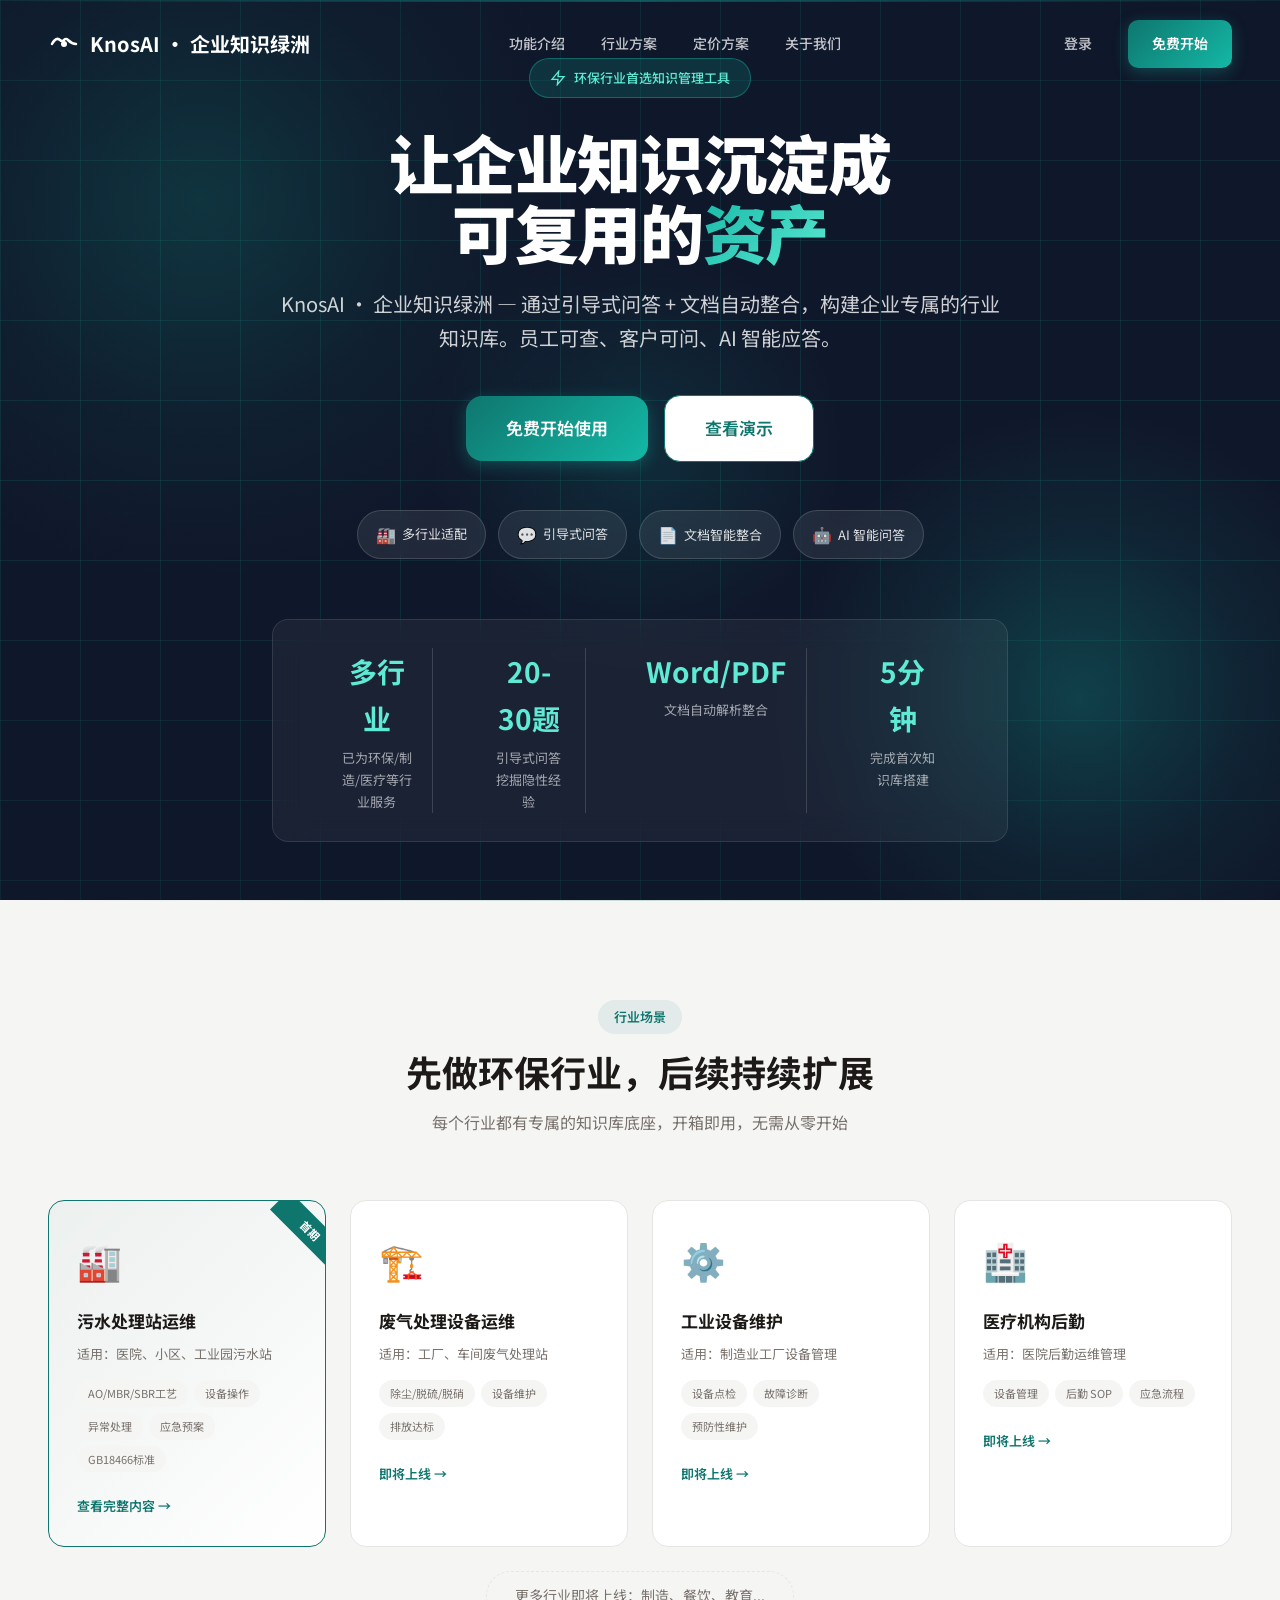
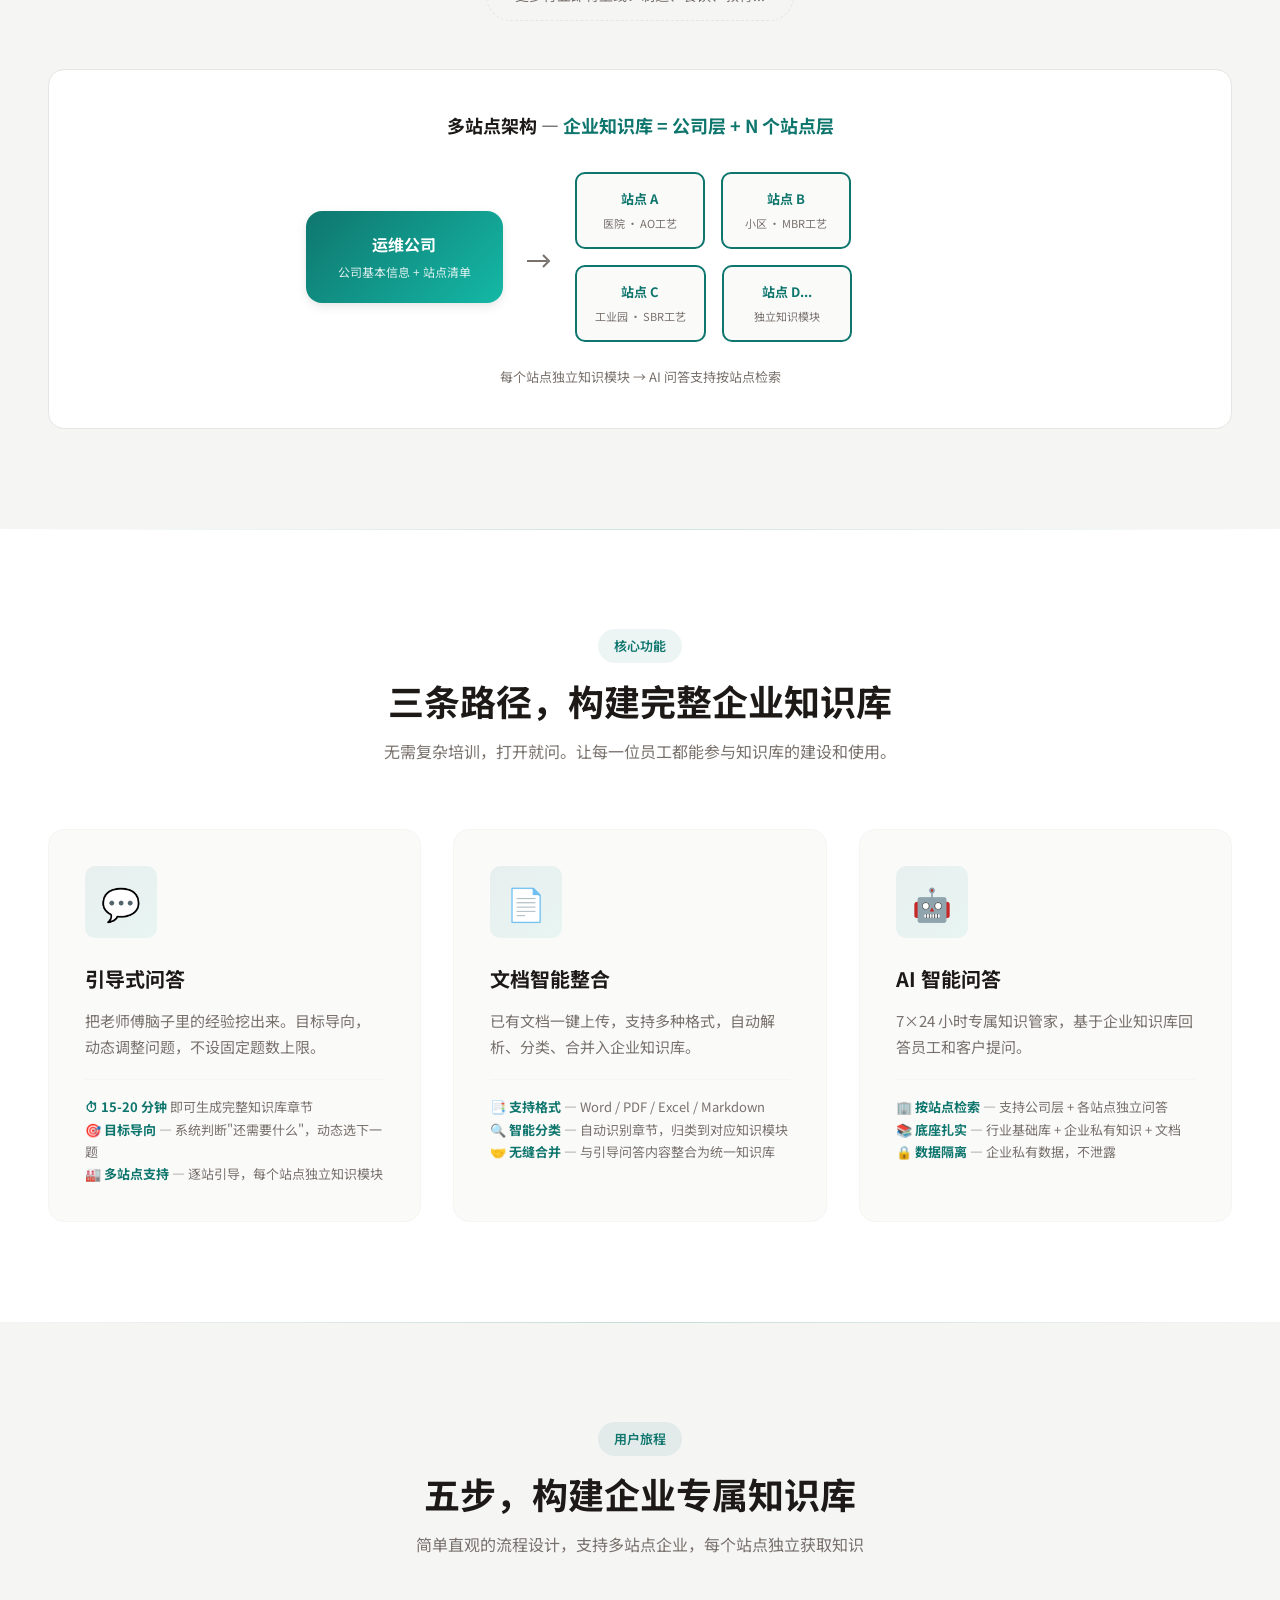
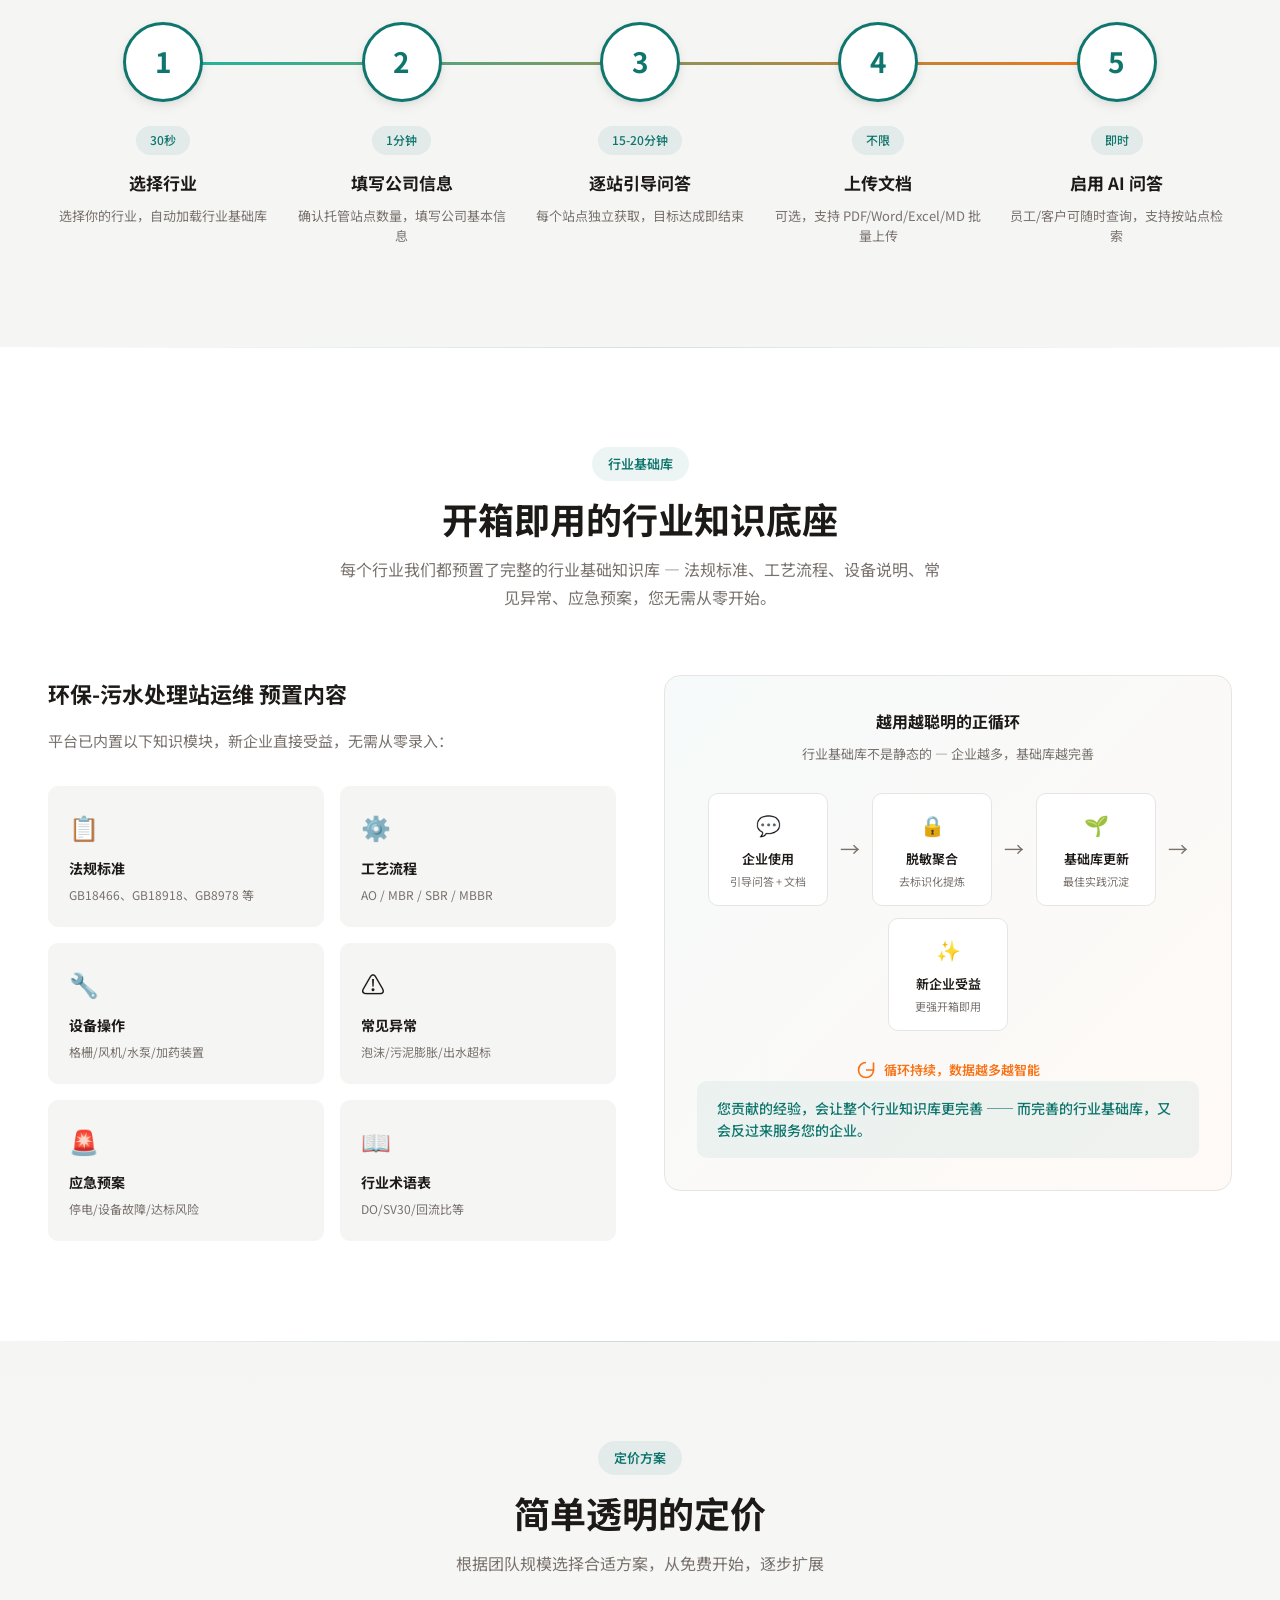
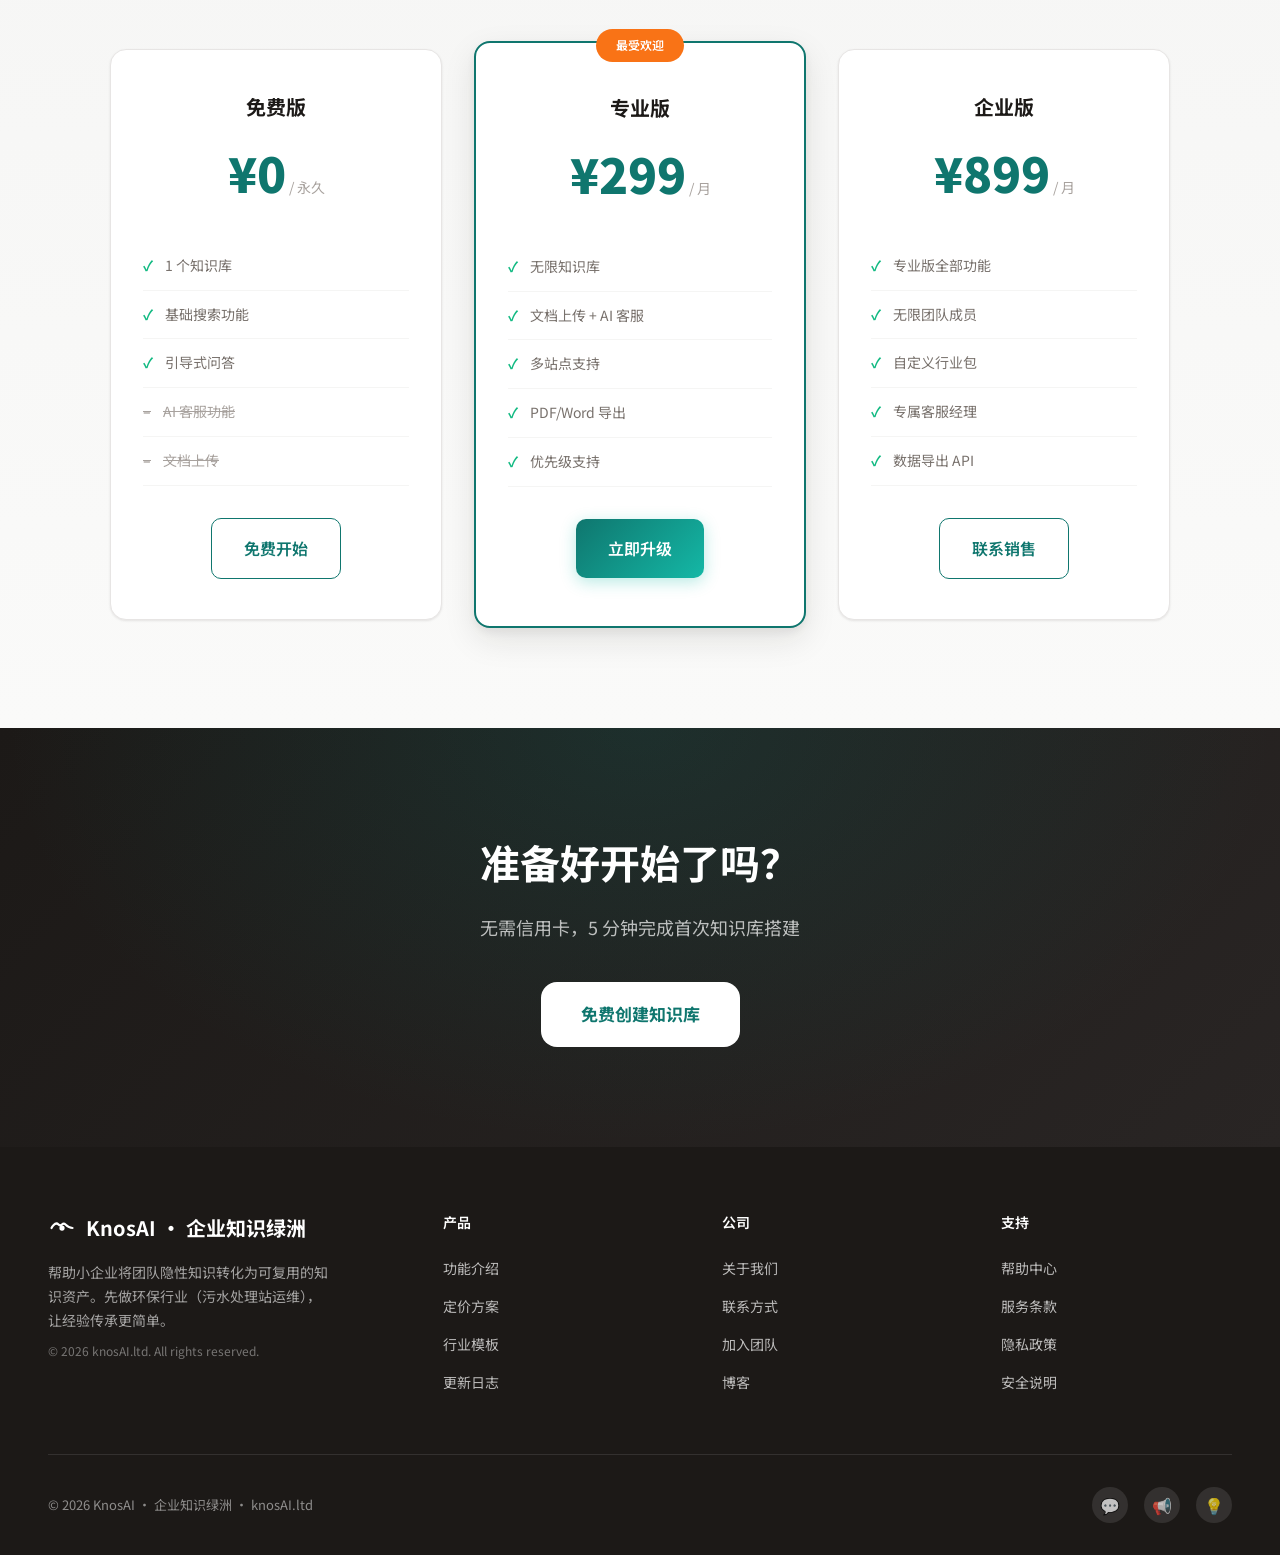
==== index.html @ 190789a2 "feat: complete landing page per spec v2.2 - all 8 sections, no duplicate CSS, conservative stats" ====
<!DOCTYPE html>
<html lang="zh-CN">
<head>
  <meta charset="UTF-8">
  <meta name="viewport" content="width=device-width, initial-scale=1.0">
  <title>KnosAI · 企业知识绿洲 - 让企业知识沉淀成可复用的资产</title>
  <link href="https://fonts.googleapis.com/css2?family=Noto+Sans+SC:wght@400;500;600;700;900&display=swap" rel="stylesheet">
  <style>
    :root {
      --primary: #0F766E;
      --primary-light: #14B8A6;
      --primary-dark: #0D5D54;
      --accent: #F97316;
      --accent-light: #FB923C;
      --bg-white: #FFFFFF;
      --bg-warm: #FAFAF9;
      --bg-light: #F5F5F4;
      --bg-stone: #E7E5E4;
      --text-dark: #1C1917;
      --text-muted: #78716C;
      --text-light: #A8A29E;
      --success: #10B981;
      --warning: #F59E0B;
      --danger: #EF4444;
      --border: #E7E5E4;
      --border-light: #F5F5F4;
      --shadow-sm: 0 1px 3px rgba(28,25,23,0.06),0 1px 2px rgba(28,25,23,0.04);
      --shadow-md: 0 4px 12px rgba(28,25,23,0.08),0 2px 4px rgba(28,25,23,0.04);
      --shadow-lg: 0 12px 32px rgba(28,25,23,0.1),0 4px 8px rgba(28,25,23,0.06);
      --radius-sm: 6px;
      --radius-md: 10px;
      --radius-lg: 16px;
      --radius-full: 9999px;
      --transition-fast: 0.15s ease;
      --transition-normal: 0.25s ease;
      --transition-slow: 0.4s ease;
    }
    *{margin:0;padding:0;box-sizing:border-box}
    html{scroll-behavior:smooth}
    body{font-family:'Noto Sans SC',-apple-system,BlinkMacSystemFont,'Segoe UI',sans-serif;background:var(--bg-warm);color:var(--text-dark);line-height:1.7;font-size:15px;overflow-x:hidden}
    a{text-decoration:none;color:inherit;transition:color var(--transition-fast)}
    img{max-width:100%;height:auto}

    /* Navigation */
    .nav{position:fixed;top:0;left:0;right:0;z-index:1000;padding:20px 48px;display:flex;align-items:center;justify-content:space-between;transition:all var(--transition-normal);background:transparent}
    .nav.scrolled{background:rgba(255,255,255,0.95);backdrop-filter:blur(20px);-webkit-backdrop-filter:blur(20px);box-shadow:0 4px 20px rgba(0,0,0,0.08);padding:14px 48px}
    .nav-logo{display:flex;align-items:center;gap:10px;font-size:20px;font-weight:700;color:white}
    .nav.scrolled .nav-logo{color:var(--primary)}
    .nav-logo svg{width:32px;height:32px}
    .nav-logo svg path{stroke:#fff;transition:stroke var(--transition-fast)}
    .nav.scrolled .nav-logo svg path{stroke:var(--primary)}
    .nav-logo svg circle{fill:#fff;transition:fill var(--transition-fast)}
    .nav.scrolled .nav-logo svg circle{fill:var(--primary)}
    .nav-links{display:flex;align-items:center;gap:36px}
    .nav-link{font-size:14px;font-weight:500;color:rgba(255,255,255,0.75);position:relative;transition:color var(--transition-fast)}
    .nav.scrolled .nav-link{color:var(--text-muted)}
    .nav-link::after{content:'';position:absolute;bottom:-4px;left:0;width:0;height:2px;background:var(--primary-light);transition:width var(--transition-fast)}
    .nav-link:hover{color:#fff}
    .nav.scrolled .nav-link:hover{color:var(--primary)}
    .nav-link:hover::after{width:100%}
    .nav-actions{display:flex;align-items:center;gap:12px}

    /* Buttons */
    .btn{display:inline-flex;align-items:center;justify-content:center;padding:12px 24px;border-radius:var(--radius-md);font-size:14px;font-weight:600;cursor:pointer;border:none;transition:all var(--transition-fast);white-space:nowrap}
    .btn-primary{background:linear-gradient(135deg,#0F766E 0%,#14B8A6 100%);color:white;box-shadow:0 4px 16px rgba(20,184,166,0.3)}
    .btn-primary:hover{background:linear-gradient(135deg,#14B8A6 0%,#5EEAD4 100%);transform:translateY(-2px);box-shadow:0 6px 24px rgba(20,184,166,0.4)}
    .btn-secondary{background:white;color:var(--primary);border:1.5px solid var(--primary)}
    .btn-secondary:hover{background:rgba(15,118,110,0.05)}
    .btn-ghost{background:transparent;color:rgba(255,255,255,0.7)}
    .btn-ghost:hover{color:white;background:rgba(255,255,255,0.1)}
    .nav.scrolled .btn-ghost{color:var(--text-muted)}
    .nav.scrolled .btn-ghost:hover{color:var(--primary);background:rgba(15,118,110,0.05)}
    .btn-white{background:white;color:var(--primary);font-weight:700}
    .btn-white:hover{transform:translateY(-2px);box-shadow:var(--shadow-md)}
    .btn-lg{padding:16px 32px;font-size:16px}
    .btn-xl{padding:18px 40px;font-size:17px;border-radius:var(--radius-lg)}

    /* Hero */
    .hero{min-height:100vh;position:relative;display:flex;align-items:center;justify-content:center;overflow:hidden;background:#0F172A}
    .hero-bg{position:absolute;inset:0;z-index:1;overflow:hidden}
    .hero-bg::before{content:'';position:absolute;width:800px;height:800px;top:-200px;left:-200px;background:radial-gradient(circle,rgba(15,118,110,0.4) 0%,rgba(15,118,110,0.1) 40%,transparent 70%);animation:orbFloat1 12s ease-in-out infinite}
    .hero-bg::after{content:'';position:absolute;width:600px;height:600px;bottom:-100px;right:-100px;background:radial-gradient(circle,rgba(20,184,166,0.35) 0%,rgba(20,184,166,0.1) 40%,transparent 70%);animation:orbFloat2 15s ease-in-out infinite}
    .hero-glow{position:absolute;width:500px;height:500px;top:50%;left:50%;transform:translate(-50%,-50%);background:radial-gradient(circle,rgba(20,184,166,0.15) 0%,transparent 60%);animation:glowPulse 8s ease-in-out infinite}
    @keyframes orbFloat1{0%,100%{transform:translate(0,0) scale(1)}50%{transform:translate(100px,80px) scale(1.1)}}
    @keyframes orbFloat2{0%,100%{transform:translate(0,0) scale(1)}50%{transform:translate(-80px,-60px) scale(1.15)}}
    @keyframes glowPulse{0%,100%{opacity:0.5;transform:translate(-50%,-50%) scale(1)}50%{opacity:1;transform:translate(-50%,-50%) scale(1.2)}}
    .hero-grid{position:absolute;inset:0;background-image:linear-gradient(rgba(20,184,166,0.15) 1px,transparent 1px),linear-gradient(90deg,rgba(20,184,166,0.15) 1px,transparent 1px);background-size:80px 80px;animation:gridPulse 3s ease-in-out infinite}
    @keyframes gridPulse{0%,100%{opacity:0.6}50%{opacity:1}}
    .hero-scanline{position:absolute;width:100%;height:2px;background:linear-gradient(90deg,transparent,rgba(20,184,166,0.5),transparent);animation:scanLine 6s linear infinite}
    @keyframes scanLine{0%{top:-10%;opacity:0}10%{opacity:1}90%{opacity:1}100%{top:110%;opacity:0}}
    .hero-overlay{position:absolute;inset:0;background:linear-gradient(180deg,rgba(15,23,42,0.3) 0%,rgba(15,23,42,0.1) 50%,rgba(15,23,42,0.4) 100%);z-index:2}
    .hero-content{position:relative;z-index:10;text-align:center;max-width:800px;padding:0 32px}
    .hero-badge{display:inline-flex;align-items:center;gap:8px;background:rgba(15,118,110,0.3);border:1px solid rgba(20,184,166,0.4);padding:8px 20px;border-radius:var(--radius-full);font-size:13px;font-weight:500;color:#5EEAD4;margin-bottom:28px}
    .hero-badge svg{width:16px;height:16px}
    .hero h1{font-size:clamp(40px,6vw,64px);font-weight:900;color:white;margin-bottom:20px;letter-spacing:-0.02em;line-height:1.1}
    .hero h1 .highlight{background:linear-gradient(135deg,#14B8A6 0%,#5EEAD4 100%);-webkit-background-clip:text;-webkit-text-fill-color:transparent;background-clip:text}
    .hero-subtitle{font-size:clamp(16px,2vw,20px);color:rgba(255,255,255,0.8);margin-bottom:40px;line-height:1.7}
    .hero-actions{display:flex;align-items:center;justify-content:center;gap:16px;margin-bottom:48px;flex-wrap:wrap}
    .hero-tags{display:flex;flex-wrap:wrap;justify-content:center;gap:12px}
    .hero-tag{display:inline-flex;align-items:center;gap:6px;background:rgba(255,255,255,0.08);border:1px solid rgba(255,255,255,0.15);padding:10px 18px;border-radius:var(--radius-full);font-size:13px;color:rgba(255,255,255,0.85);transition:all var(--transition-fast);backdrop-filter:blur(8px)}
    .hero-tag:hover{background:rgba(255,255,255,0.15);transform:translateY(-2px)}
    .hero-tag span{font-size:16px}
    .stats-bar{background:rgba(255,255,255,0.05);backdrop-filter:blur(16px);border:1px solid rgba(255,255,255,0.1);border-radius:var(--radius-lg);padding:28px 48px;margin-top:60px}
    .stats-grid{display:grid;grid-template-columns:repeat(4,1fr);gap:40px}
    .stat-item{text-align:center;padding:0 20px;border-right:1px solid rgba(255,255,255,0.15)}
    .stat-item:last-child{border-right:none}
    .stat-value{font-size:28px;font-weight:700;color:#5EEAD4;margin-bottom:4px}
    .stat-label{font-size:13px;color:rgba(255,255,255,0.6)}

    /* Sections */
    .section{padding:100px 48px;position:relative}
    .section::before{content:'';position:absolute;top:0;left:0;right:0;height:1px;background:linear-gradient(90deg,transparent,rgba(15,118,110,0.2),transparent)}
    .section:first-child::before{display:none}
    .container{max-width:1200px;margin:0 auto}
    .section-header{text-align:center;max-width:600px;margin:0 auto 64px}
    .section-label{display:inline-block;background:rgba(15,118,110,0.08);color:var(--primary);padding:6px 16px;border-radius:var(--radius-full);font-size:13px;font-weight:600;margin-bottom:16px}
    .section-title{font-size:clamp(28px,4vw,36px);font-weight:700;color:var(--text-dark);margin-bottom:16px;line-height:1.2}
    .section-desc{font-size:16px;color:var(--text-muted);line-height:1.7}

    /* Industry Cards */
    .industry-section{background:var(--bg-light)}
    .industry-grid{display:grid;grid-template-columns:repeat(4,1fr);gap:24px}
    .industry-card{background:white;border-radius:var(--radius-lg);padding:28px;border:1px solid var(--border);transition:all var(--transition-normal);cursor:default;position:relative;overflow:hidden}
    .industry-card:hover{transform:translateY(-4px);box-shadow:var(--shadow-lg);border-color:rgba(15,118,110,0.2)}
    .industry-card.featured{border-color:var(--primary);background:linear-gradient(135deg,rgba(15,118,110,0.04),white)}
    .industry-card.featured::before{content:'首期';position:absolute;top:16px;right:-28px;background:var(--primary);color:white;font-size:11px;font-weight:700;padding:4px 32px;transform:rotate(45deg)}
    .industry-card-icon{font-size:36px;margin-bottom:16px}
    .industry-card h3{font-size:17px;font-weight:700;color:var(--text-dark);margin-bottom:8px}
    .industry-card p{font-size:13px;color:var(--text-muted);margin-bottom:16px;line-height:1.6}
    .industry-card-tags{display:flex;flex-wrap:wrap;gap:6px;margin-bottom:20px}
    .industry-tag{display:inline-block;background:var(--bg-light);color:var(--text-muted);font-size:11px;padding:3px 10px;border-radius:var(--radius-full);border:1px solid var(--border-light)}
    .industry-card-link{font-size:13px;font-weight:600;color:var(--primary);display:inline-flex;align-items:center;gap:4px}
    .industry-card-link:hover{gap:8px}
    .industry-more{text-align:center;padding:24px 0 0}
    .industry-more span{font-size:14px;color:var(--text-muted);background:var(--bg-light);border:1px dashed var(--border);padding:12px 28px;border-radius:var(--radius-full);display:inline-block}

    /* Multi-site Architecture Visualization */
    .multi-site-viz{background:white;border-radius:var(--radius-lg);padding:40px;margin-top:48px;border:1px solid var(--border)}
    .multi-site-title{text-align:center;font-size:18px;font-weight:700;color:var(--text-dark);margin-bottom:32px}
    .multi-site-title span{color:var(--primary)}
    .multi-site-diagram{display:flex;align-items:center;justify-content:center;gap:0;flex-wrap:wrap}
    .ms-company{background:linear-gradient(135deg,#0F766E,#14B8A6);color:white;padding:20px 32px;border-radius:var(--radius-lg);text-align:center;min-width:160px;box-shadow:var(--shadow-md)}
    .ms-company-name{font-size:16px;font-weight:700;margin-bottom:4px}
    .ms-company-desc{font-size:12px;opacity:0.85}
    .ms-arrow{font-size:28px;color:var(--text-muted);padding:0 16px}
    .ms-arrow svg{width:40px;height:40px;vertical-align:middle}
    .ms-sites{display:flex;flex-wrap:wrap;gap:16px;max-width:400px}
    .ms-site{border:2px solid var(--primary);border-radius:var(--radius-md);padding:14px 18px;background:var(--bg-warm);min-width:130px;text-align:center;transition:all var(--transition-fast)}
    .ms-site:hover{border-color:var(--accent);background:rgba(249,115,22,0.05);transform:translateY(-2px)}
    .ms-site-name{font-size:13px;font-weight:700;color:var(--primary);margin-bottom:4px}
    .ms-site-meta{font-size:11px;color:var(--text-muted)}

    /* Features */
    .features{background:white}
    .features-grid{display:grid;grid-template-columns:repeat(3,1fr);gap:32px}
    .feature-card{background:var(--bg-warm);border-radius:var(--radius-lg);padding:36px;border:1px solid var(--border-light);transition:all var(--transition-normal);position:relative}
    .feature-card:hover{transform:translateY(-4px);box-shadow:var(--shadow-lg);border-color:rgba(15,118,110,0.15)}
    .feature-icon{width:72px;height:72px;background:linear-gradient(135deg,rgba(15,118,110,0.08),rgba(20,184,166,0.08));border-radius:var(--radius-md);display:flex;align-items:center;justify-content:center;font-size:32px;margin-bottom:24px}
    .feature-card h3{font-size:20px;font-weight:700;color:var(--text-dark);margin-bottom:12px}
    .feature-card p{font-size:15px;color:var(--text-muted);line-height:1.7;margin-bottom:20px}
    .feature-detail{font-size:13px;color:var(--text-muted);border-top:1px solid var(--border-light);padding-top:16px;line-height:1.7}
    .feature-detail strong{color:var(--primary)}

    /* Journey */
    .journey{background:var(--bg-light)}
    .journey-steps{display:flex;justify-content:space-between;position:relative;margin-top:64px;gap:8px}
    .journey-steps::before{content:'';position:absolute;top:40px;left:80px;right:80px;height:3px;background:linear-gradient(90deg,var(--primary-light),var(--accent));border-radius:2px}
    .journey-step{flex:1;text-align:center;position:relative;padding:0 8px}
    .step-number{width:80px;height:80px;background:white;border:3px solid var(--primary);border-radius:50%;display:flex;align-items:center;justify-content:center;font-size:28px;font-weight:700;color:var(--primary);margin:0 auto 24px;position:relative;z-index:10;box-shadow:var(--shadow-md);transition:all var(--transition-fast)}
    .journey-step:hover .step-number{background:var(--primary);color:white;transform:scale(1.05)}
    .step-time{display:inline-block;background:rgba(15,118,110,0.08);color:var(--primary);padding:4px 14px;border-radius:var(--radius-full);font-size:12px;font-weight:500;margin-bottom:14px}
    .step-title{font-size:17px;font-weight:700;color:var(--text-dark);margin-bottom:8px}
    .step-desc{font-size:13px;color:var(--text-muted);line-height:1.6}

    /* Base Knowledge */
    .base-knowledge{background:white}
    .bk-layout{display:grid;grid-template-columns:1fr 1fr;gap:48px;align-items:start}
    .bk-left h3{font-size:22px;font-weight:700;color:var(--text-dark);margin-bottom:16px}
    .bk-left p{font-size:15px;color:var(--text-muted);margin-bottom:32px;line-height:1.7}
    .bk-items{display:grid;grid-template-columns:1fr 1fr;gap:16px}
    .bk-item{background:var(--bg-light);border-radius:var(--radius-md);padding:20px;border:1px solid var(--border-light);transition:all var(--transition-fast)}
    .bk-item:hover{border-color:rgba(15,118,110,0.2);transform:translateY(-2px)}
    .bk-item-icon{font-size:24px;margin-bottom:10px}
    .bk-item-title{font-size:14px;font-weight:700;color:var(--text-dark);margin-bottom:4px}
    .bk-item-desc{font-size:12px;color:var(--text-muted)}
    .bk-right{position:relative}
    .bk-flow{background:linear-gradient(135deg,rgba(15,118,110,0.04),rgba(249,115,22,0.04));border-radius:var(--radius-lg);padding:32px;border:1px solid var(--border);text-align:center}
    .bk-flow-title{font-size:16px;font-weight:700;color:var(--text-dark);margin-bottom:8px}
    .bk-flow-sub{font-size:13px;color:var(--text-muted);margin-bottom:28px}
    .bk-cycle{display:flex;flex-wrap:wrap;gap:12px;justify-content:center;margin-bottom:28px}
    .bk-cycle-item{background:white;border:1px solid var(--border);border-radius:var(--radius-md);padding:14px 20px;min-width:120px;transition:all var(--transition-fast)}
    .bk-cycle-item:hover{border-color:var(--primary);transform:translateY(-2px)}
    .bk-cycle-item.arrow{border:none;background:transparent;padding:0;min-width:0;font-size:20px;color:var(--text-muted);display:flex;align-items:center}
    .bk-cycle-icon{font-size:20px;margin-bottom:6px}
    .bk-cycle-label{font-size:13px;font-weight:600;color:var(--text-dark)}
    .bk-cycle-desc{font-size:11px;color:var(--text-muted);margin-top:2px}
    .bk-loop{display:flex;align-items:center;justify-content:center;gap:8px;font-size:13px;color:var(--accent);font-weight:600}
    .bk-loop svg{width:20px;height:20px}
    .bk-value{background:rgba(15,118,110,0.06);border-radius:var(--radius-md);padding:16px 20px;font-size:14px;color:var(--primary);line-height:1.6;font-weight:500;text-align:left}

    /* Pricing */
    .pricing{background:linear-gradient(180deg,var(--bg-light) 0%,var(--bg-warm) 100%)}
    .pricing-grid{display:grid;grid-template-columns:repeat(3,1fr);gap:32px;max-width:1060px;margin:0 auto;align-items:center}
    .pricing-card{background:white;border-radius:var(--radius-lg);padding:40px 32px;box-shadow:var(--shadow-sm);border:1px solid var(--border);text-align:center;transition:all var(--transition-normal)}
    .pricing-card:hover{transform:translateY(-4px);box-shadow:var(--shadow-lg)}
    .pricing-card.featured{border:2px solid var(--primary);position:relative;padding:48px 32px;box-shadow:var(--shadow-lg)}
    .pricing-badge{position:absolute;top:-14px;left:50%;transform:translateX(-50%);background:var(--accent);color:white;padding:6px 20px;border-radius:var(--radius-full);font-size:12px;font-weight:600;white-space:nowrap}
    .pricing-name{font-size:20px;font-weight:700;color:var(--text-dark);margin-bottom:8px}
    .pricing-price{margin-bottom:28px}
    .pricing-amount{font-size:48px;font-weight:900;color:var(--primary)}
    .pricing-period{font-size:14px;color:var(--text-light)}
    .pricing-features{list-style:none;margin-bottom:32px;text-align:left}
    .pricing-features li{padding:12px 0;border-bottom:1px solid var(--border-light);font-size:14px;color:var(--text-muted);display:flex;align-items:center;gap:12px}
    .pricing-features li::before{content:'✓';color:var(--success);font-weight:700;font-size:14px}
    .pricing-features li.disabled{color:var(--text-light);text-decoration:line-through}
    .pricing-features li.disabled::before{content:'–';color:var(--text-light)}

    /* CTA */
    .cta{background:linear-gradient(135deg,#1C1917 0%,#292524 100%);padding:100px 48px;text-align:center;position:relative;overflow:hidden}
    .cta::before{content:'';position:absolute;top:0;left:0;right:0;bottom:0;background:radial-gradient(ellipse at center top,rgba(15,118,110,0.2) 0%,transparent 70%);pointer-events:none}
    .cta-content{position:relative;z-index:10;max-width:600px;margin:0 auto}
    .cta h2{font-size:clamp(28px,4vw,40px);font-weight:700;color:white;margin-bottom:16px}
    .cta p{font-size:18px;color:rgba(255,255,255,0.7);margin-bottom:40px}

    /* Footer */
    .footer{background:#1C1917;color:rgba(255,255,255,0.7);padding:64px 48px 32px}
    .footer-grid{display:grid;grid-template-columns:1.5fr 1fr 1fr 1fr;gap:48px;max-width:1200px;margin:0 auto 48px}
    .footer-brand{max-width:280px}
    .footer-logo{display:flex;align-items:center;gap:10px;font-size:20px;font-weight:700;color:white;margin-bottom:16px}
    .footer-logo svg{width:28px;height:28px}
    .footer-logo svg path{stroke:#fff}
    .footer-logo svg circle{fill:#fff}
    .footer-brand p{font-size:14px;line-height:1.7;color:rgba(255,255,255,0.6)}
    .footer-column h4{font-size:14px;font-weight:600;color:white;margin-bottom:20px}
    .footer-column ul{list-style:none}
    .footer-column li{margin-bottom:12px}
    .footer-column a{font-size:14px;transition:color var(--transition-fast)}
    .footer-column a:hover{color:white}
    .footer-bottom{border-top:1px solid rgba(255,255,255,0.1);padding-top:32px;max-width:1200px;margin:0 auto;display:flex;justify-content:space-between;align-items:center}
    .footer-copyright{font-size:13px;color:rgba(255,255,255,0.5)}
    .footer-social{display:flex;gap:16px}
    .footer-social a{width:36px;height:36px;background:rgba(255,255,255,0.1);border-radius:50%;display:flex;align-items:center;justify-content:center;font-size:16px;transition:all var(--transition-fast)}
    .footer-social a:hover{background:var(--primary);transform:translateY(-2px)}

    /* Animations */
    .animate-on-scroll{opacity:0;transform:translateY(20px);transition:all 0.6s ease}
    .animate-on-scroll.visible{opacity:1;transform:translateY(0)}

    /* Responsive */
    @media (max-width:1024px){
      .industry-grid{grid-template-columns:repeat(2,1fr)}
      .features-grid{grid-template-columns:repeat(2,1fr)}
      .pricing-grid{grid-template-columns:repeat(2,1fr);max-width:720px}
      .pricing-card.featured{transform:none}
      .journey-steps{flex-wrap:wrap;gap:48px}
      .journey-steps::before{display:none}
      .journey-step{flex:0 0 28%}
      .footer-grid{grid-template-columns:repeat(2,1fr)}
      .bk-layout{grid-template-columns:1fr}
    }
    @media (max-width:768px){
      .nav{padding:16px 24px}
      .nav-links{display:none}
      .hero-content{padding:0 20px}
      .hero-actions{flex-direction:column}
      .stats-bar{padding:24px;margin-top:40px}
      .stats-grid{grid-template-columns:repeat(2,1fr);gap:24px}
      .stat-item{border-right:none;padding:0}
      .stat-item:nth-child(1),.stat-item:nth-child(2){border-bottom:1px solid rgba(255,255,255,0.15);padding-bottom:16px;margin-bottom:16px}
      .section{padding:60px 24px}
      .industry-grid,.features-grid,.pricing-grid{grid-template-columns:1fr}
      .journey-step{flex:0 0 100%}
      .bk-items{grid-template-columns:1fr}
      .ms-sites{flex-direction:column;max-width:100%}
      .footer-grid{grid-template-columns:1fr;gap:32px}
      .footer-bottom{flex-direction:column;gap:20px;text-align:center}
    }
  </style>
</head>
<body>
  <!-- Navigation -->
  <nav class="nav" id="navbar">
    <a href="#" class="nav-logo">
      <svg viewBox="0 0 32 32" fill="none">
        <path d="M4 16C4 16 8 8 12 12C16 16 16 8 20 12C24 16 28 16 28 16" stroke="currentColor" stroke-width="2.5" stroke-linecap="round"/>
        <circle cx="16" cy="16" r="3" fill="currentColor"/>
      </svg>
      KnosAI · 企业知识绿洲
    </a>
    <div class="nav-links">
      <a href="#features" class="nav-link">功能介绍</a>
      <a href="#industry" class="nav-link">行业方案</a>
      <a href="#pricing" class="nav-link">定价方案</a>
      <a href="#footer" class="nav-link">关于我们</a>
    </div>
    <div class="nav-actions">
      <a href="/login" class="btn btn-ghost">登录</a>
      <a href="/register" class="btn btn-primary">免费开始</a>
    </div>
  </nav>

  <!-- Hero -->
  <section class="hero">
    <div class="hero-bg">
      <div class="hero-grid"></div>
      <div class="hero-glow"></div>
      <div class="hero-scanline"></div>
    </div>
    <div class="hero-overlay"></div>
    <div class="hero-content">
      <div class="hero-badge">
        <svg viewBox="0 0 24 24" fill="none" stroke="currentColor" stroke-width="2"><path d="M13 2L3 14h9l-1 8 10-12h-9l1-8z"/></svg>
        环保行业首选知识管理工具
      </div>
      <h1>让企业知识沉淀成<br>可复用的<span class="highlight">资产</span></h1>
      <p class="hero-subtitle">KnosAI · 企业知识绿洲 — 通过引导式问答 + 文档自动整合，构建企业专属的行业知识库。员工可查、客户可问、AI 智能应答。</p>
      <div class="hero-actions">
        <a href="/register" class="btn btn-primary btn-xl">免费开始使用</a>
        <a href="#features" class="btn btn-secondary btn-xl">查看演示</a>
      </div>
      <div class="hero-tags">
        <span class="hero-tag"><span>🏭</span> 多行业适配</span>
        <span class="hero-tag"><span>💬</span> 引导式问答</span>
        <span class="hero-tag"><span>📄</span> 文档智能整合</span>
        <span class="hero-tag"><span>🤖</span> AI 智能问答</span>
      </div>
      <div class="stats-bar animate-on-scroll">
        <div class="stats-grid">
          <div class="stat-item">
            <div class="stat-value">多行业</div>
            <div class="stat-label">已为环保/制造/医疗等行业服务</div>
          </div>
          <div class="stat-item">
            <div class="stat-value">20-30题</div>
            <div class="stat-label">引导式问答挖掘隐性经验</div>
          </div>
          <div class="stat-item">
            <div class="stat-value">Word/PDF</div>
            <div class="stat-label">文档自动解析整合</div>
          </div>
          <div class="stat-item">
            <div class="stat-value">5分钟</div>
            <div class="stat-label">完成首次知识库搭建</div>
          </div>
        </div>
      </div>
    </div>
  </section>

  <!-- Industry Scenarios -->
  <section class="section industry-section" id="industry">
    <div class="container">
      <div class="section-header animate-on-scroll">
        <span class="section-label">行业场景</span>
        <h2 class="section-title">先做环保行业，后续持续扩展</h2>
        <p class="section-desc">每个行业都有专属的知识库底座，开箱即用，无需从零开始</p>
      </div>
      <div class="industry-grid">
        <div class="industry-card featured animate-on-scroll">
          <div class="industry-card-icon">🏭</div>
          <h3>污水处理站运维</h3>
          <p>适用：医院、小区、工业园污水站</p>
          <div class="industry-card-tags">
            <span class="industry-tag">AO/MBR/SBR工艺</span>
            <span class="industry-tag">设备操作</span>
            <span class="industry-tag">异常处理</span>
            <span class="industry-tag">应急预案</span>
            <span class="industry-tag">GB18466标准</span>
          </div>
          <a href="#" class="industry-card-link">查看完整内容 →</a>
        </div>
        <div class="industry-card animate-on-scroll">
          <div class="industry-card-icon">🏗️</div>
          <h3>废气处理设备运维</h3>
          <p>适用：工厂、车间废气处理站</p>
          <div class="industry-card-tags">
            <span class="industry-tag">除尘/脱硫/脱硝</span>
            <span class="industry-tag">设备维护</span>
            <span class="industry-tag">排放达标</span>
          </div>
          <a href="#" class="industry-card-link">即将上线 →</a>
        </div>
        <div class="industry-card animate-on-scroll">
          <div class="industry-card-icon">⚙️</div>
          <h3>工业设备维护</h3>
          <p>适用：制造业工厂设备管理</p>
          <div class="industry-card-tags">
            <span class="industry-tag">设备点检</span>
            <span class="industry-tag">故障诊断</span>
            <span class="industry-tag">预防性维护</span>
          </div>
          <a href="#" class="industry-card-link">即将上线 →</a>
        </div>
        <div class="industry-card animate-on-scroll">
          <div class="industry-card-icon">🏥</div>
          <h3>医疗机构后勤</h3>
          <p>适用：医院后勤运维管理</p>
          <div class="industry-card-tags">
            <span class="industry-tag">设备管理</span>
            <span class="industry-tag">后勤 SOP</span>
            <span class="industry-tag">应急流程</span>
          </div>
          <a href="#" class="industry-card-link">即将上线 →</a>
        </div>
      </div>
      <div class="industry-more">
        <span>更多行业即将上线：制造、餐饮、教育...</span>
      </div>

      <!-- Multi-site Architecture Visualization -->
      <div class="multi-site-viz animate-on-scroll">
        <div class="multi-site-title">多站点架构 — <span>企业知识库 = 公司层 + N 个站点层</span></div>
        <div class="multi-site-diagram">
          <div class="ms-company">
            <div class="ms-company-name">运维公司</div>
            <div class="ms-company-desc">公司基本信息 + 站点清单</div>
          </div>
          <div class="ms-arrow">
            <svg viewBox="0 0 40 40" fill="none" stroke="#78716C" stroke-width="2"><path d="M8 20h20M24 14l6 6-6 6"/></svg>
          </div>
          <div class="ms-sites">
            <div class="ms-site">
              <div class="ms-site-name">站点 A</div>
              <div class="ms-site-meta">医院 · AO工艺</div>
            </div>
            <div class="ms-site">
              <div class="ms-site-name">站点 B</div>
              <div class="ms-site-meta">小区 · MBR工艺</div>
            </div>
            <div class="ms-site">
              <div class="ms-site-name">站点 C</div>
              <div class="ms-site-meta">工业园 · SBR工艺</div>
            </div>
            <div class="ms-site">
              <div class="ms-site-name">站点 D...</div>
              <div class="ms-site-meta">独立知识模块</div>
            </div>
          </div>
        </div>
        <div style="text-align:center;margin-top:24px;font-size:13px;color:var(--text-muted)">每个站点独立知识模块 → AI 问答支持按站点检索</div>
      </div>
    </div>
  </section>

  <!-- Three Core Features -->
  <section class="section features" id="features">
    <div class="container">
      <div class="section-header animate-on-scroll">
        <span class="section-label">核心功能</span>
        <h2 class="section-title">三条路径，构建完整企业知识库</h2>
        <p class="section-desc">无需复杂培训，打开就问。让每一位员工都能参与知识库的建设和使用。</p>
      </div>
      <div class="features-grid">
        <div class="feature-card animate-on-scroll">
          <div class="feature-icon">💬</div>
          <h3>引导式问答</h3>
          <p>把老师傅脑子里的经验挖出来。目标导向，动态调整问题，不设固定题数上限。</p>
          <div class="feature-detail">
            <strong>⏱ 15-20 分钟</strong> 即可生成完整知识库章节<br>
            <strong>🎯 目标导向</strong> — 系统判断"还需要什么"，动态选下一题<br>
            <strong>🏭 多站点支持</strong> — 逐站引导，每个站点独立知识模块
          </div>
        </div>
        <div class="feature-card animate-on-scroll">
          <div class="feature-icon">📄</div>
          <h3>文档智能整合</h3>
          <p>已有文档一键上传，支持多种格式，自动解析、分类、合并入企业知识库。</p>
          <div class="feature-detail">
            <strong>📑 支持格式</strong> — Word / PDF / Excel / Markdown<br>
            <strong>🔍 智能分类</strong> — 自动识别章节，归类到对应知识模块<br>
            <strong>🤝 无缝合并</strong> — 与引导问答内容整合为统一知识库
          </div>
        </div>
        <div class="feature-card animate-on-scroll">
          <div class="feature-icon">🤖</div>
          <h3>AI 智能问答</h3>
          <p>7×24 小时专属知识管家，基于企业知识库回答员工和客户提问。</p>
          <div class="feature-detail">
            <strong>🏢 按站点检索</strong> — 支持公司层 + 各站点独立问答<br>
            <strong>📚 底座扎实</strong> — 行业基础库 + 企业私有知识 + 文档<br>
            <strong>🔒 数据隔离</strong> — 企业私有数据，不泄露
          </div>
        </div>
      </div>
    </div>
  </section>

  <!-- User Journey v2.2 -->
  <section class="section journey" id="journey">
    <div class="container">
      <div class="section-header animate-on-scroll">
        <span class="section-label">用户旅程</span>
        <h2 class="section-title">五步，构建企业专属知识库</h2>
        <p class="section-desc">简单直观的流程设计，支持多站点企业，每个站点独立获取知识</p>
      </div>
      <div class="journey-steps">
        <div class="journey-step animate-on-scroll">
          <div class="step-number">1</div>
          <span class="step-time">30秒</span>
          <div class="step-title">选择行业</div>
          <div class="step-desc">选择你的行业，自动加载行业基础库</div>
        </div>
        <div class="journey-step animate-on-scroll">
          <div class="step-number">2</div>
          <span class="step-time">1分钟</span>
          <div class="step-title">填写公司信息</div>
          <div class="step-desc">确认托管站点数量，填写公司基本信息</div>
        </div>
        <div class="journey-step animate-on-scroll">
          <div class="step-number">3</div>
          <span class="step-time">15-20分钟</span>
          <div class="step-title">逐站引导问答</div>
          <div class="step-desc">每个站点独立获取，目标达成即结束</div>
        </div>
        <div class="journey-step animate-on-scroll">
          <div class="step-number">4</div>
          <span class="step-time">不限</span>
          <div class="step-title">上传文档</div>
          <div class="step-desc">可选，支持 PDF/Word/Excel/MD 批量上传</div>
        </div>
        <div class="journey-step animate-on-scroll">
          <div class="step-number">5</div>
          <span class="step-time">即时</span>
          <div class="step-title">启用 AI 问答</div>
          <div class="step-desc">员工/客户可随时查询，支持按站点检索</div>
        </div>
      </div>
    </div>
  </section>

  <!-- Base Knowledge Module -->
  <section class="section base-knowledge" id="base-knowledge">
    <div class="container">
      <div class="section-header animate-on-scroll">
        <span class="section-label">行业基础库</span>
        <h2 class="section-title">开箱即用的行业知识底座</h2>
        <p class="section-desc">每个行业我们都预置了完整的行业基础知识库 — 法规标准、工艺流程、设备说明、常见异常、应急预案，您无需从零开始。</p>
      </div>
      <div class="bk-layout">
        <div class="bk-left animate-on-scroll">
          <h3>环保-污水处理站运维 预置内容</h3>
          <p>平台已内置以下知识模块，新企业直接受益，无需从零录入：</p>
          <div class="bk-items">
            <div class="bk-item">
              <div class="bk-item-icon">📋</div>
              <div class="bk-item-title">法规标准</div>
              <div class="bk-item-desc">GB18466、GB18918、GB8978 等</div>
            </div>
            <div class="bk-item">
              <div class="bk-item-icon">⚙️</div>
              <div class="bk-item-title">工艺流程</div>
              <div class="bk-item-desc">AO / MBR / SBR / MBBR</div>
            </div>
            <div class="bk-item">
              <div class="bk-item-icon">🔧</div>
              <div class="bk-item-title">设备操作</div>
              <div class="bk-item-desc">格栅/风机/水泵/加药装置</div>
            </div>
            <div class="bk-item">
              <div class="bk-item-icon">⚠️</div>
              <div class="bk-item-title">常见异常</div>
              <div class="bk-item-desc">泡沫/污泥膨胀/出水超标</div>
            </div>
            <div class="bk-item">
              <div class="bk-item-icon">🚨</div>
              <div class="bk-item-title">应急预案</div>
              <div class="bk-item-desc">停电/设备故障/达标风险</div>
            </div>
            <div class="bk-item">
              <div class="bk-item-icon">📖</div>
              <div class="bk-item-title">行业术语表</div>
              <div class="bk-item-desc">DO/SV30/回流比等</div>
            </div>
          </div>
        </div>
        <div class="bk-right animate-on-scroll">
          <div class="bk-flow">
            <div class="bk-flow-title">越用越聪明的正循环</div>
            <div class="bk-flow-sub">行业基础库不是静态的 — 企业越多，基础库越完善</div>
            <div class="bk-cycle">
              <div class="bk-cycle-item">
                <div class="bk-cycle-icon">💬</div>
                <div class="bk-cycle-label">企业使用</div>
                <div class="bk-cycle-desc">引导问答 + 文档</div>
              </div>
              <div class="bk-cycle-item arrow">→</div>
              <div class="bk-cycle-item">
                <div class="bk-cycle-icon">🔒</div>
                <div class="bk-cycle-label">脱敏聚合</div>
                <div class="bk-cycle-desc">去标识化提炼</div>
              </div>
              <div class="bk-cycle-item arrow">→</div>
              <div class="bk-cycle-item">
                <div class="bk-cycle-icon">🌱</div>
                <div class="bk-cycle-label">基础库更新</div>
                <div class="bk-cycle-desc">最佳实践沉淀</div>
              </div>
              <div class="bk-cycle-item arrow">→</div>
              <div class="bk-cycle-item">
                <div class="bk-cycle-icon">✨</div>
                <div class="bk-cycle-label">新企业受益</div>
                <div class="bk-cycle-desc">更强开箱即用</div>
              </div>
            </div>
            <div class="bk-loop">
              <svg viewBox="0 0 24 24" fill="none" stroke="currentColor" stroke-width="2"><path d="M21 12a9 9 0 11-9-9"/><path d="M21 3v9h-9"/></svg>
              循环持续，数据越多越智能
            </div>
            <div class="bk-value">您贡献的经验，会让整个行业知识库更完善 —— 而完善的行业基础库，又会反过来服务您的企业。</div>
          </div>
        </div>
      </div>
    </div>
  </section>

  <!-- Pricing -->
  <section class="section pricing" id="pricing">
    <div class="container">
      <div class="section-header animate-on-scroll">
        <span class="section-label">定价方案</span>
        <h2 class="section-title">简单透明的定价</h2>
        <p class="section-desc">根据团队规模选择合适方案，从免费开始，逐步扩展</p>
      </div>
      <div class="pricing-grid">
        <div class="pricing-card animate-on-scroll">
          <div class="pricing-name">免费版</div>
          <div class="pricing-price">
            <span class="pricing-amount">¥0</span>
            <span class="pricing-period">/ 永久</span>
          </div>
          <ul class="pricing-features">
            <li>1 个知识库</li>
            <li>基础搜索功能</li>
            <li>引导式问答</li>
            <li class="disabled">AI 客服功能</li>
            <li class="disabled">文档上传</li>
          </ul>
          <a href="/register" class="btn btn-secondary btn-lg">免费开始</a>
        </div>
        <div class="pricing-card featured animate-on-scroll">
          <span class="pricing-badge">最受欢迎</span>
          <div class="pricing-name">专业版</div>
          <div class="pricing-price">
            <span class="pricing-amount">¥299</span>
            <span class="pricing-period">/ 月</span>
          </div>
          <ul class="pricing-features">
            <li>无限知识库</li>
            <li>文档上传 + AI 客服</li>
            <li>多站点支持</li>
            <li>PDF/Word 导出</li>
            <li>优先级支持</li>
          </ul>
          <a href="/register?plan=pro" class="btn btn-primary btn-lg">立即升级</a>
        </div>
        <div class="pricing-card animate-on-scroll">
          <div class="pricing-name">企业版</div>
          <div class="pricing-price">
            <span class="pricing-amount">¥899</span>
            <span class="pricing-period">/ 月</span>
          </div>
          <ul class="pricing-features">
            <li>专业版全部功能</li>
            <li>无限团队成员</li>
            <li>自定义行业包</li>
            <li>专属客服经理</li>
            <li>数据导出 API</li>
          </ul>
          <a href="/register?plan=enterprise" class="btn btn-secondary btn-lg">联系销售</a>
        </div>
      </div>
    </div>
  </section>

  <!-- CTA -->
  <section class="cta">
    <div class="cta-content animate-on-scroll">
      <h2>准备好开始了吗？</h2>
      <p>无需信用卡，5 分钟完成首次知识库搭建</p>
      <a href="/register" class="btn btn-white btn-xl">免费创建知识库</a>
    </div>
  </section>

  <!-- Footer -->
  <footer class="footer" id="footer">
    <div class="footer-grid">
      <div class="footer-brand">
        <div class="footer-logo">
          <svg viewBox="0 0 32 32" fill="none">
            <path d="M4 16C4 16 8 8 12 12C16 16 16 8 20 12C24 16 28 16 28 16" stroke="currentColor" stroke-width="2.5" stroke-linecap="round"/>
            <circle cx="16" cy="16" r="3" fill="currentColor"/>
          </svg>
          KnosAI · 企业知识绿洲
        </div>
        <p>帮助小企业将团队隐性知识转化为可复用的知识资产。先做环保行业（污水处理站运维），让经验传承更简单。</p>
        <p style="margin-top:8px;font-size:12px;color:rgba(255,255,255,0.4)">© 2026 knosAI.ltd. All rights reserved.</p>
      </div>
      <div class="footer-column">
        <h4>产品</h4>
        <ul>
          <li><a href="#features">功能介绍</a></li>
          <li><a href="#pricing">定价方案</a></li>
          <li><a href="#industry">行业模板</a></li>
          <li><a href="#">更新日志</a></li>
        </ul>
      </div>
      <div class="footer-column">
        <h4>公司</h4>
        <ul>
          <li><a href="#footer">关于我们</a></li>
          <li><a href="#">联系方式</a></li>
          <li><a href="#">加入团队</a></li>
          <li><a href="#">博客</a></li>
        </ul>
      </div>
      <div class="footer-column">
        <h4>支持</h4>
        <ul>
          <li><a href="#">帮助中心</a></li>
          <li><a href="#">服务条款</a></li>
          <li><a href="#">隐私政策</a></li>
          <li><a href="#">安全说明</a></li>
        </ul>
      </div>
    </div>
    <div class="footer-bottom">
      <span class="footer-copyright">© 2026 KnosAI · 企业知识绿洲 · knosAI.ltd</span>
      <div class="footer-social">
        <a href="#" title="微信">💬</a>
        <a href="#" title="微信公众号">📢</a>
        <a href="#" title="知乎">💡</a>
      </div>
    </div>
  </footer>

  <script>
    // Navbar scroll effect
    const navbar = document.getElementById('navbar');
    window.addEventListener('scroll', () => {
      if (window.scrollY > 80) {
        navbar.classList.add('scrolled');
      } else {
        navbar.classList.remove('scrolled');
      }
    });

    // Smooth scroll for anchor links
    document.querySelectorAll('a[href^="#"]').forEach(anchor => {
      anchor.addEventListener('click', function (e) {
        e.preventDefault();
        const target = document.querySelector(this.getAttribute('href'));
        if (target) {
          target.scrollIntoView({ behavior: 'smooth', block: 'start' });
        }
      });
    });

    // Scroll animation observer
    const observerOptions = { threshold: 0.1, rootMargin: '0px 0px -50px 0px' };
    const observer = new IntersectionObserver((entries) => {
      entries.forEach(entry => {
        if (entry.isIntersecting) {
          entry.target.classList.add('visible');
        }
      });
    }, observerOptions);
    document.querySelectorAll('.animate-on-scroll').forEach(el => observer.observe(el));
  </script>
</body>
</html>
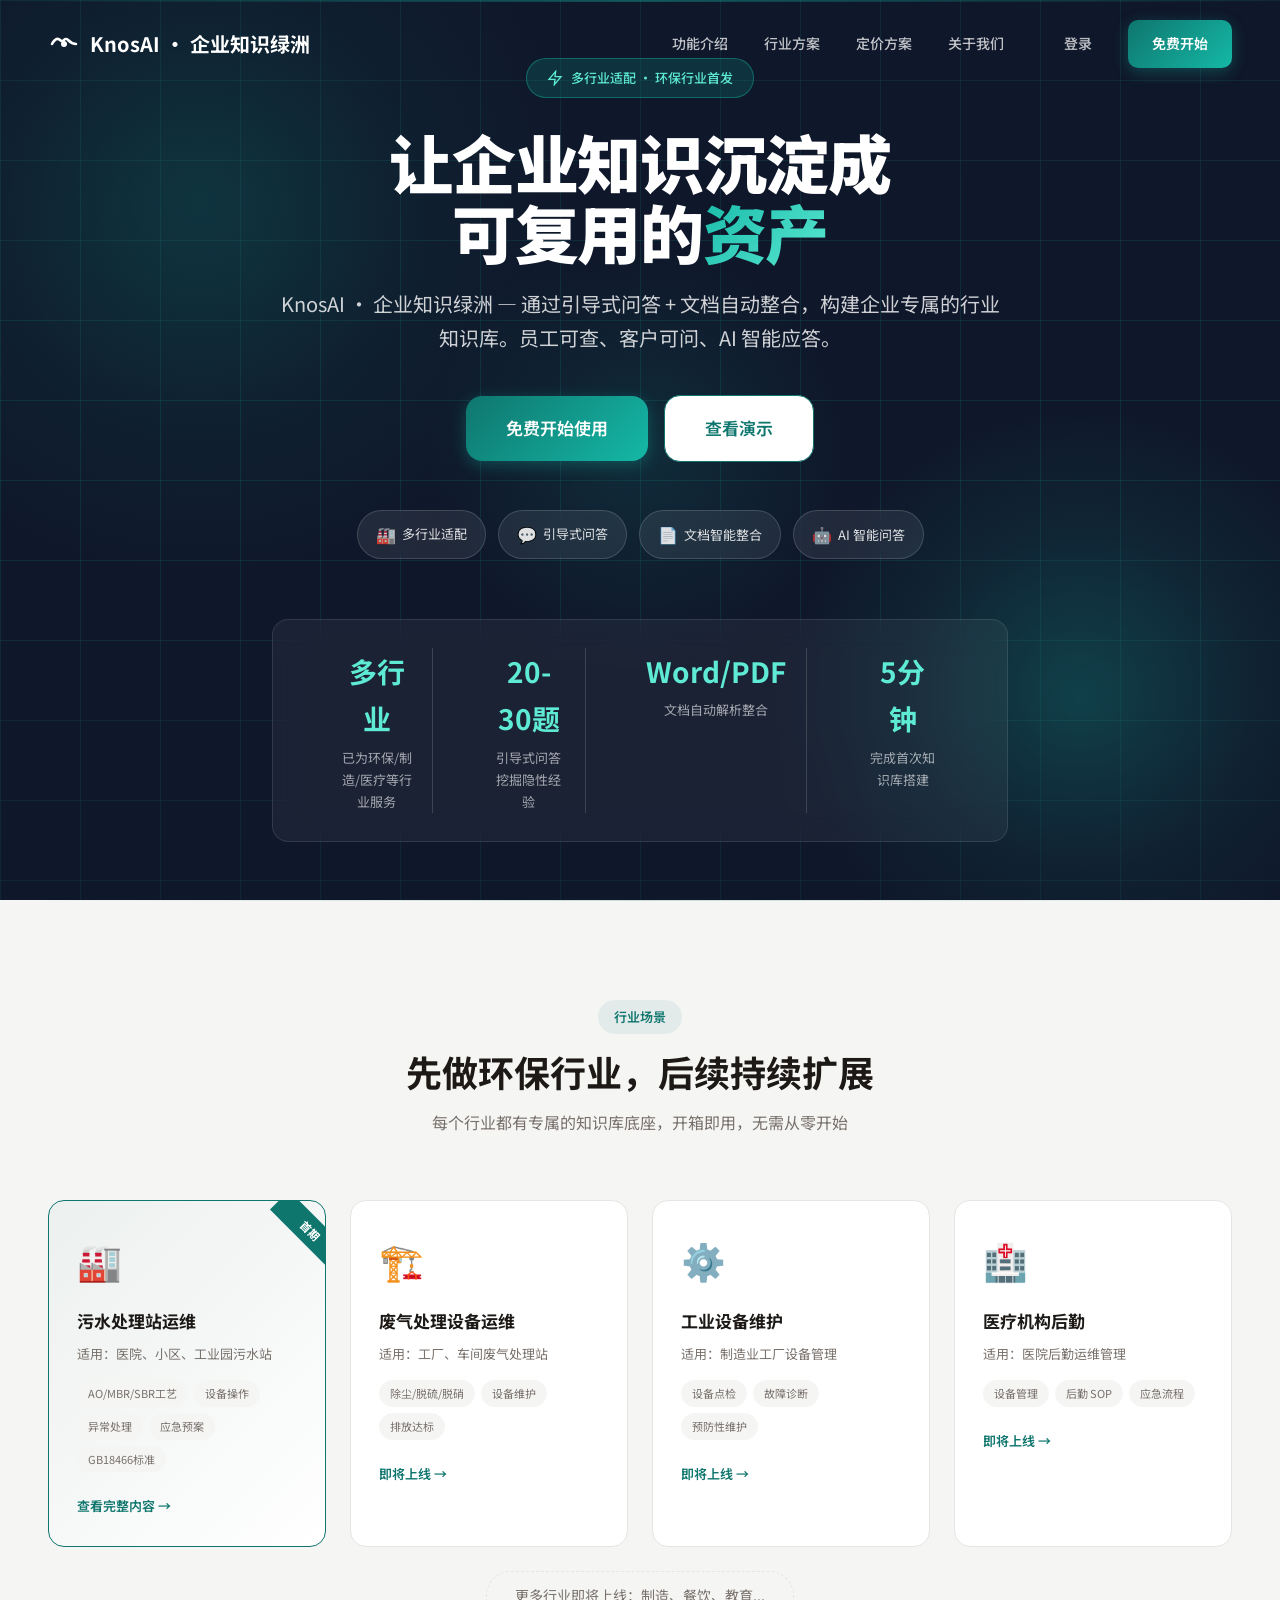
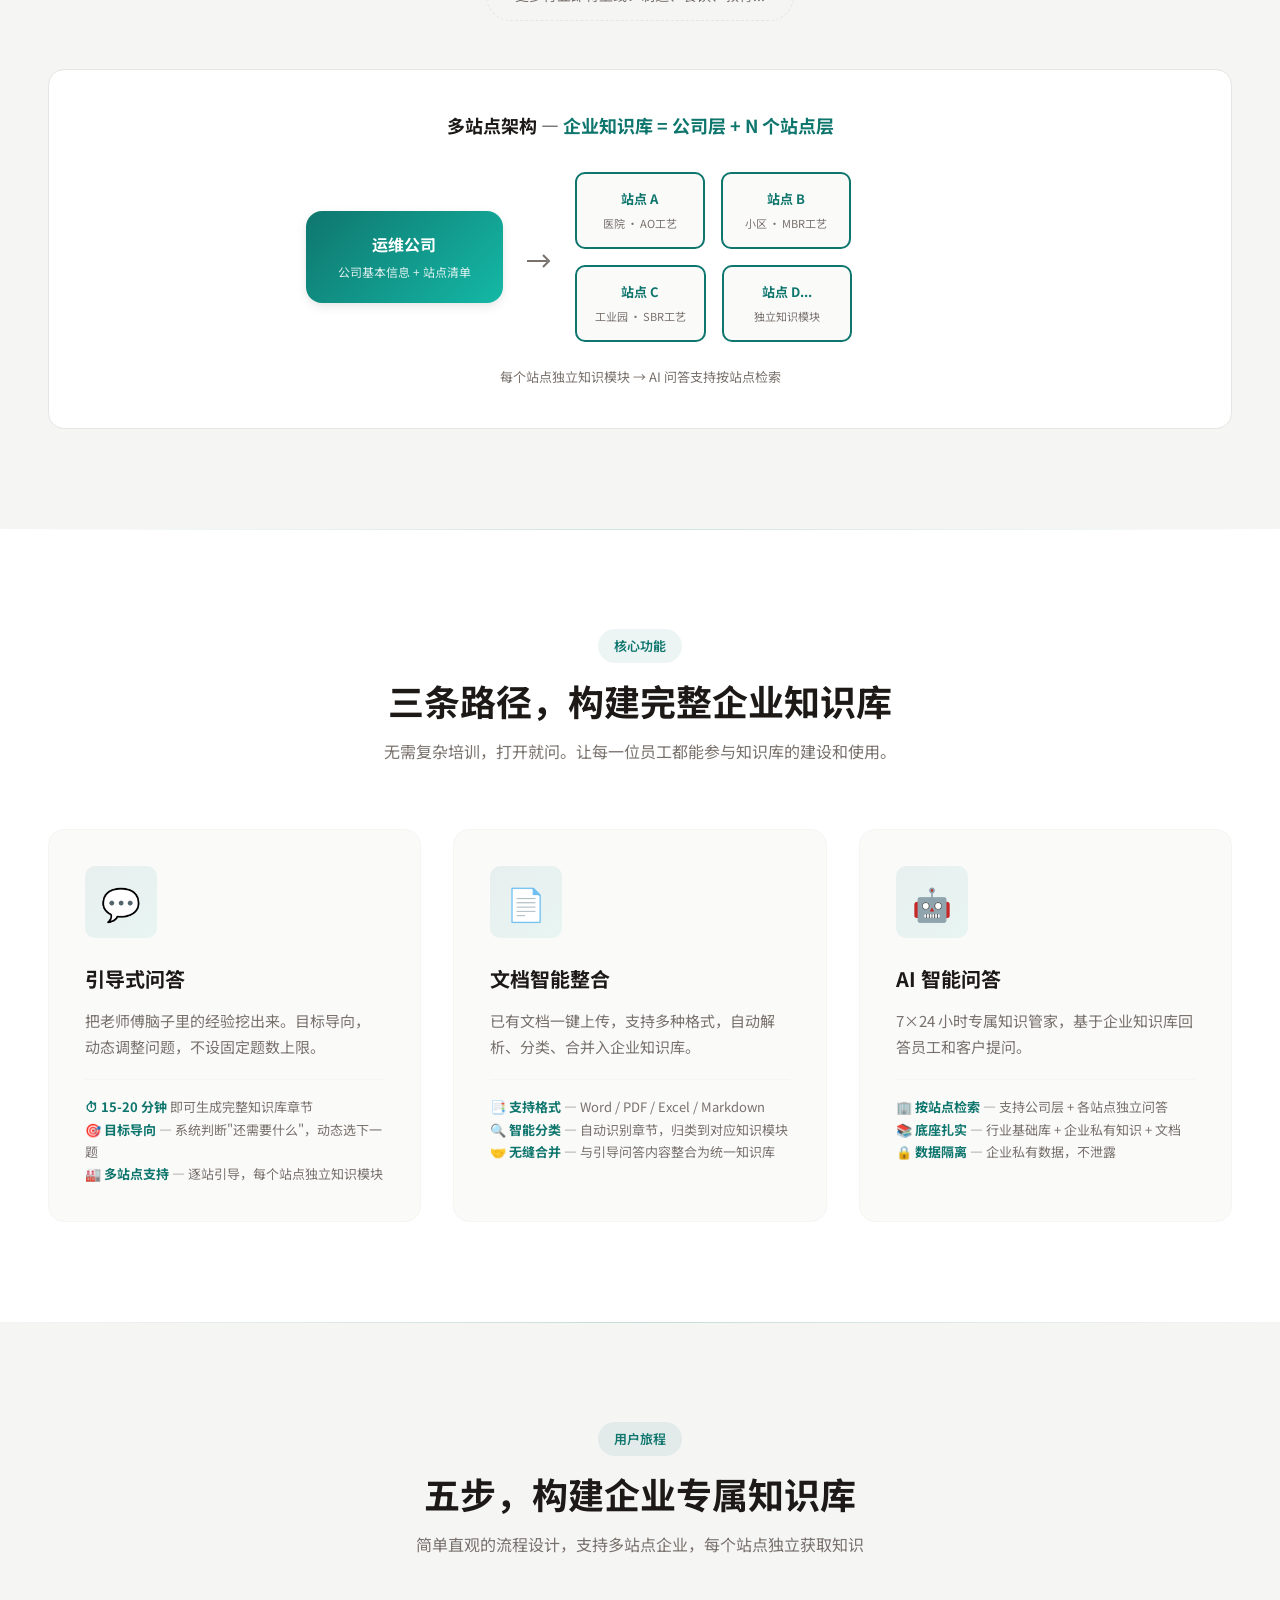
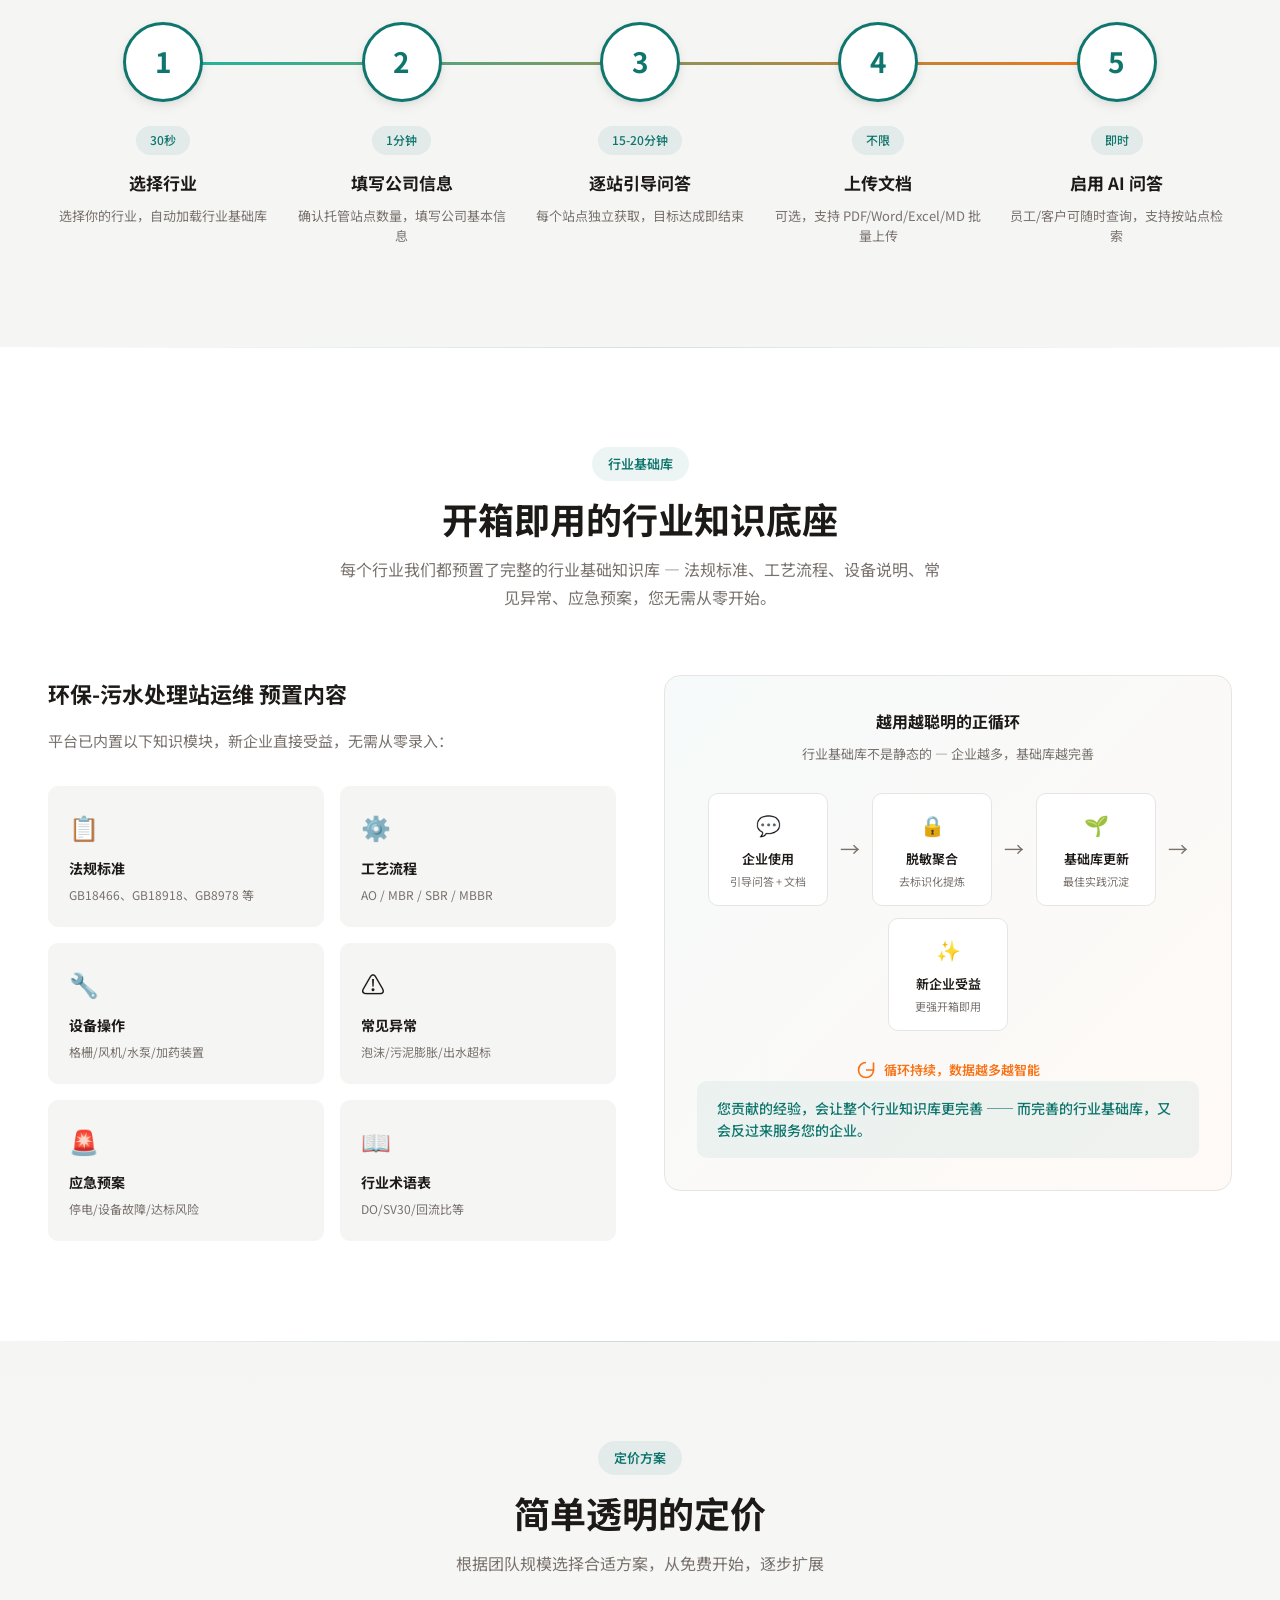
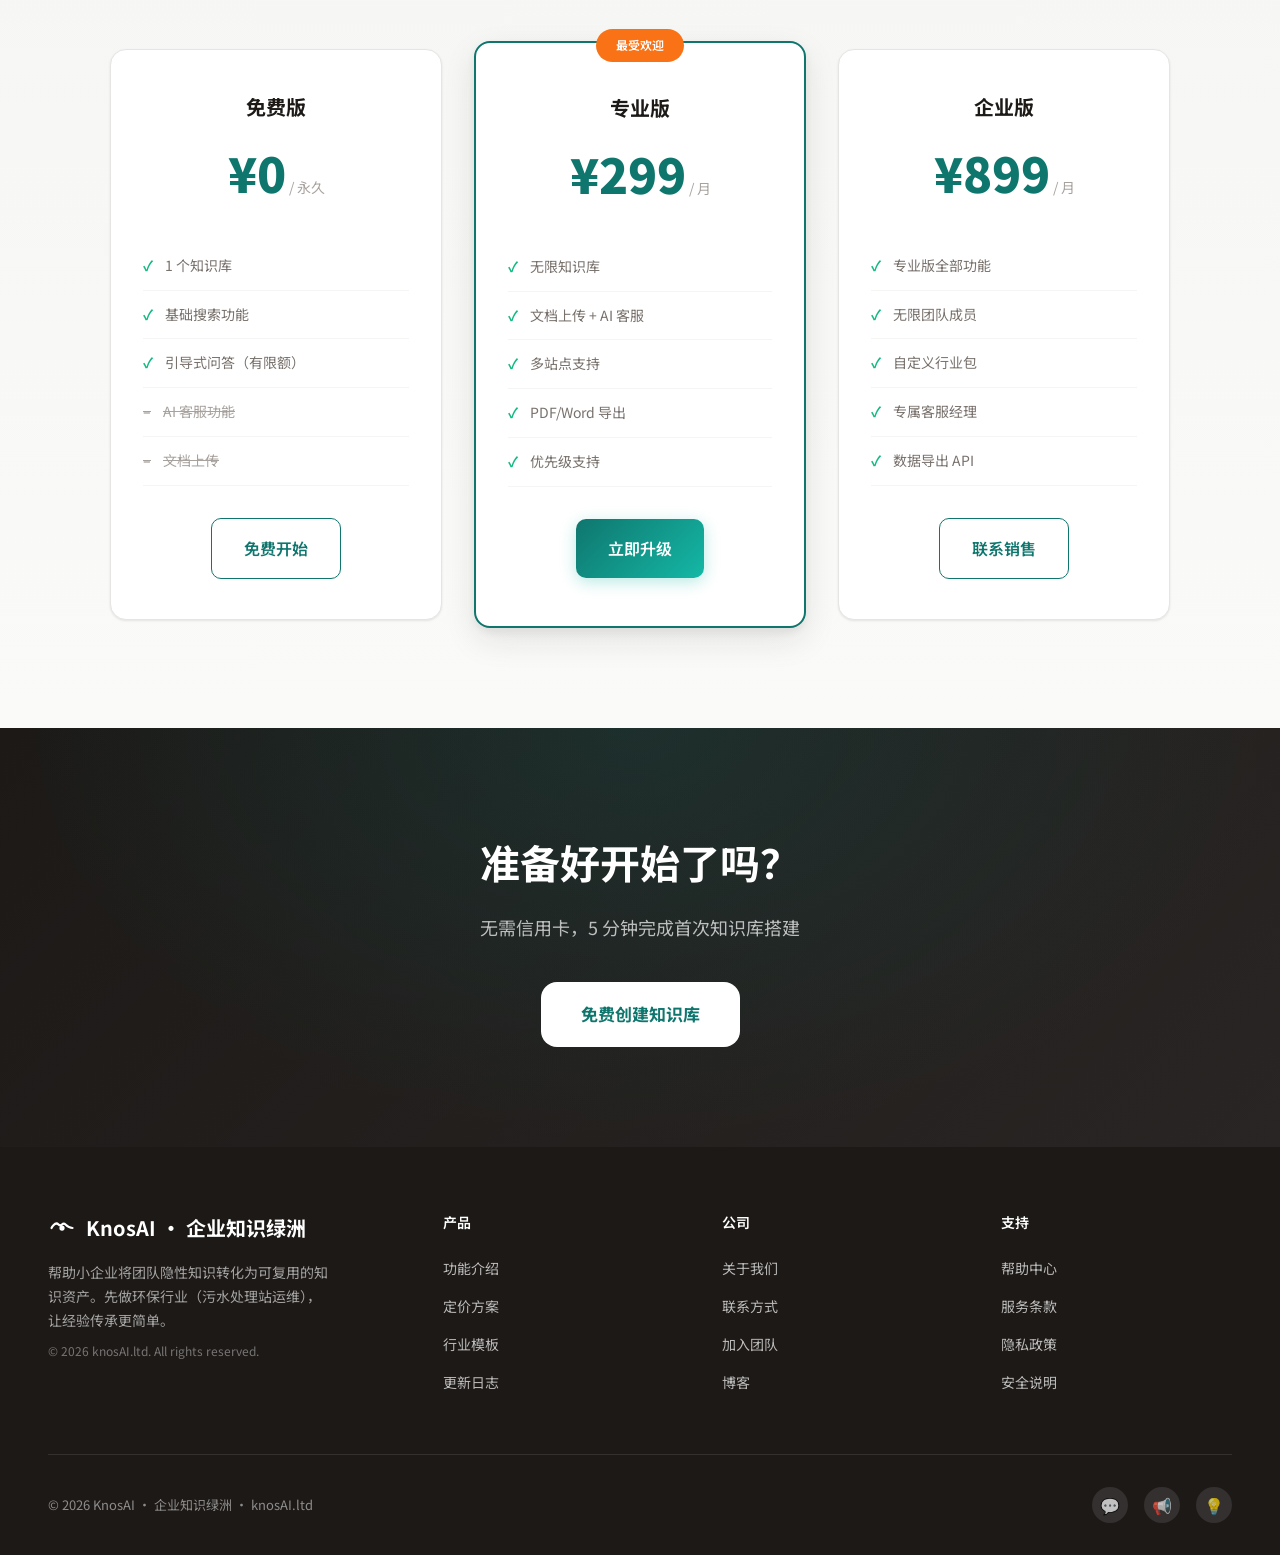
==== commit 5a04f539: "fix: mobile nav hamburger, hero badge text, CSS nesting - verifier 6 items addressed" ====
--- a/index.html
+++ b/index.html
@@ -51,7 +51,14 @@
     .nav.scrolled .nav-logo svg path{stroke:var(--primary)}
     .nav-logo svg circle{fill:#fff;transition:fill var(--transition-fast)}
     .nav.scrolled .nav-logo svg circle{fill:var(--primary)}
+    .nav-mobile-toggle{display:none;background:transparent;border:none;cursor:pointer;padding:8px;flex-direction:column;gap:5px;z-index:1001}
+    .nav-mobile-toggle span{display:block;width:24px;height:2px;background:var(--text-muted);transition:all var(--transition-fast)}
+    .nav.scrolled .nav-mobile-toggle span{background:var(--text-muted)}
     .nav-links{display:flex;align-items:center;gap:36px}
+    .nav-links.mobile-open{position:fixed;top:0;left:0;right:0;bottom:0;background:rgba(15,23,42,0.98);flex-direction:column;justify-content:center;gap:32px;z-index:1000;display:flex !important}
+    .nav-links.mobile-open .nav-link{font-size:20px;color:white}
+    .nav-links.mobile-open .nav-link:hover{color:var(--primary-light)}
+    .nav-links.mobile-open .nav-actions{flex-direction:column}
     .nav-link{font-size:14px;font-weight:500;color:rgba(255,255,255,0.75);position:relative;transition:color var(--transition-fast)}
     .nav.scrolled .nav-link{color:var(--text-muted)}
     .nav-link::after{content:'';position:absolute;bottom:-4px;left:0;width:0;height:2px;background:var(--primary-light);transition:width var(--transition-fast)}
@@ -260,7 +267,15 @@
     }
     @media (max-width:768px){
       .nav{padding:16px 24px}
+      .nav-mobile-toggle{display:flex;flex-direction:column;gap:5px}
       .nav-links{display:none}
+      .nav-links.mobile-open{display:flex !important;position:fixed;top:0;left:0;right:0;bottom:0;background:rgba(15,23,42,0.98);flex-direction:column;justify-content:center;gap:32px;z-index:1000;padding:40px}
+      .nav-links.mobile-open .nav-link{font-size:20px;color:white;text-align:center}
+      .nav-links.mobile-open .nav-link:hover{color:var(--primary-light)}
+      .nav-links.mobile-open .nav-actions{flex-direction:column;align-items:center}
+      .nav.scrolled .nav-links.mobile-open{background:rgba(255,255,255,0.98)}
+      .nav.scrolled .nav-links.mobile-open .nav-link{color:var(--text-dark)}
+      .nav.scrolled .nav-links.mobile-open .nav-link:hover{color:var(--primary)}
       .hero-content{padding:0 20px}
       .hero-actions{flex-direction:column}
       .stats-bar{padding:24px;margin-top:40px}
@@ -287,15 +302,18 @@
       </svg>
       KnosAI · 企业知识绿洲
     </a>
-    <div class="nav-links">
+    <button class="nav-mobile-toggle" id="mobileToggle" aria-label="打开菜单">
+      <span></span><span></span><span></span>
+    </button>
+    <div class="nav-links" id="navLinks">
       <a href="#features" class="nav-link">功能介绍</a>
       <a href="#industry" class="nav-link">行业方案</a>
       <a href="#pricing" class="nav-link">定价方案</a>
       <a href="#footer" class="nav-link">关于我们</a>
-    </div>
-    <div class="nav-actions">
-      <a href="/login" class="btn btn-ghost">登录</a>
-      <a href="/register" class="btn btn-primary">免费开始</a>
+      <div class="nav-actions">
+        <a href="/login" class="btn btn-ghost">登录</a>
+        <a href="/register" class="btn btn-primary">免费开始</a>
+      </div>
     </div>
   </nav>
 
@@ -310,7 +328,7 @@
     <div class="hero-content">
       <div class="hero-badge">
         <svg viewBox="0 0 24 24" fill="none" stroke="currentColor" stroke-width="2"><path d="M13 2L3 14h9l-1 8 10-12h-9l1-8z"/></svg>
-        环保行业首选知识管理工具
+        多行业适配 · 环保行业首发
       </div>
       <h1>让企业知识沉淀成<br>可复用的<span class="highlight">资产</span></h1>
       <p class="hero-subtitle">KnosAI · 企业知识绿洲 — 通过引导式问答 + 文档自动整合，构建企业专属的行业知识库。员工可查、客户可问、AI 智能应答。</p>
@@ -631,7 +649,7 @@
           <ul class="pricing-features">
             <li>1 个知识库</li>
             <li>基础搜索功能</li>
-            <li>引导式问答</li>
+            <li>引导式问答（有限额）</li>
             <li class="disabled">AI 客服功能</li>
             <li class="disabled">文档上传</li>
           </ul>
@@ -736,12 +754,29 @@
   <script>
     // Navbar scroll effect
     const navbar = document.getElementById('navbar');
+    const mobileToggle = document.getElementById('mobileToggle');
+    const navLinks = document.getElementById('navLinks');
     window.addEventListener('scroll', () => {
       if (window.scrollY > 80) {
         navbar.classList.add('scrolled');
       } else {
         navbar.classList.remove('scrolled');
       }
+      // Close mobile menu on scroll
+      navLinks.classList.remove('mobile-open');
+      mobileToggle.classList.remove('active');
+    });
+    // Mobile menu toggle
+    mobileToggle.addEventListener('click', () => {
+      navLinks.classList.toggle('mobile-open');
+      mobileToggle.classList.toggle('active');
+    });
+    // Close mobile menu when clicking a link
+    navLinks.querySelectorAll('a').forEach(link => {
+      link.addEventListener('click', () => {
+        navLinks.classList.remove('mobile-open');
+        mobileToggle.classList.remove('active');
+      });
     });
 
     // Smooth scroll for anchor links
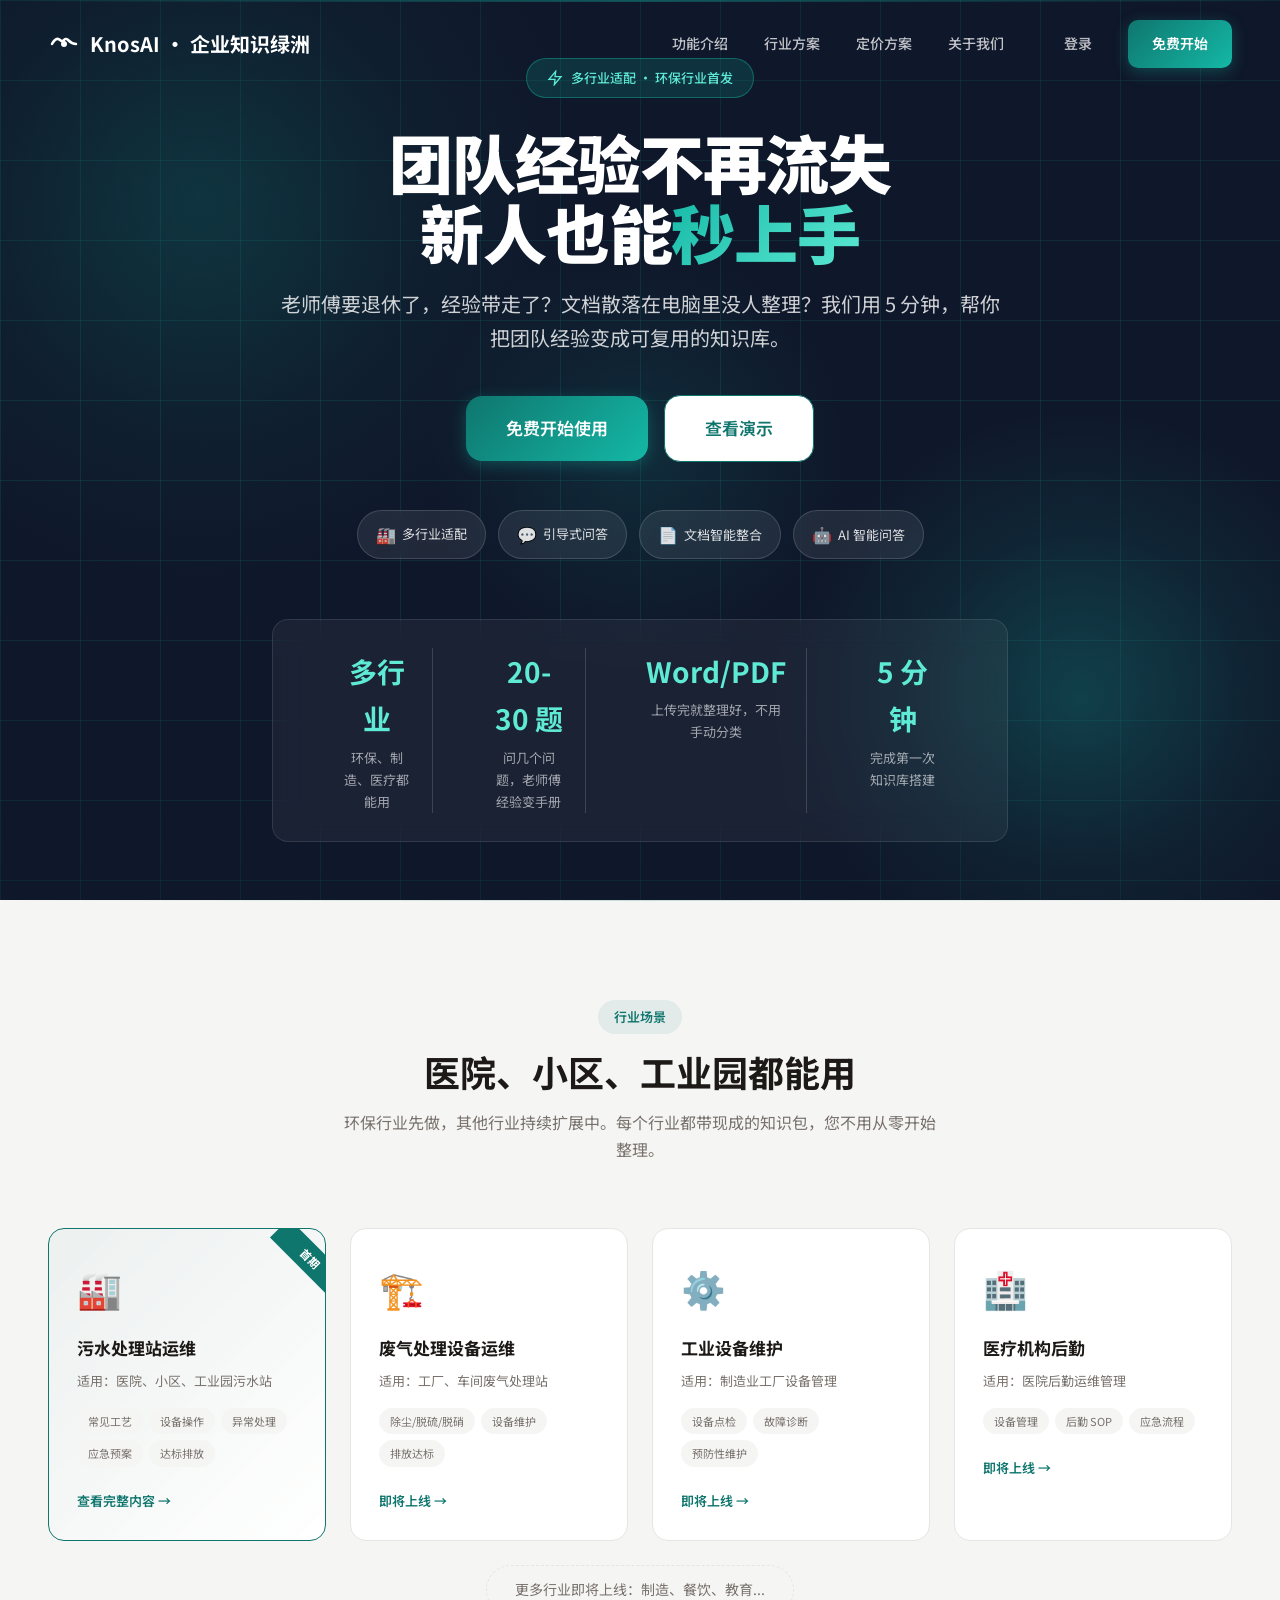
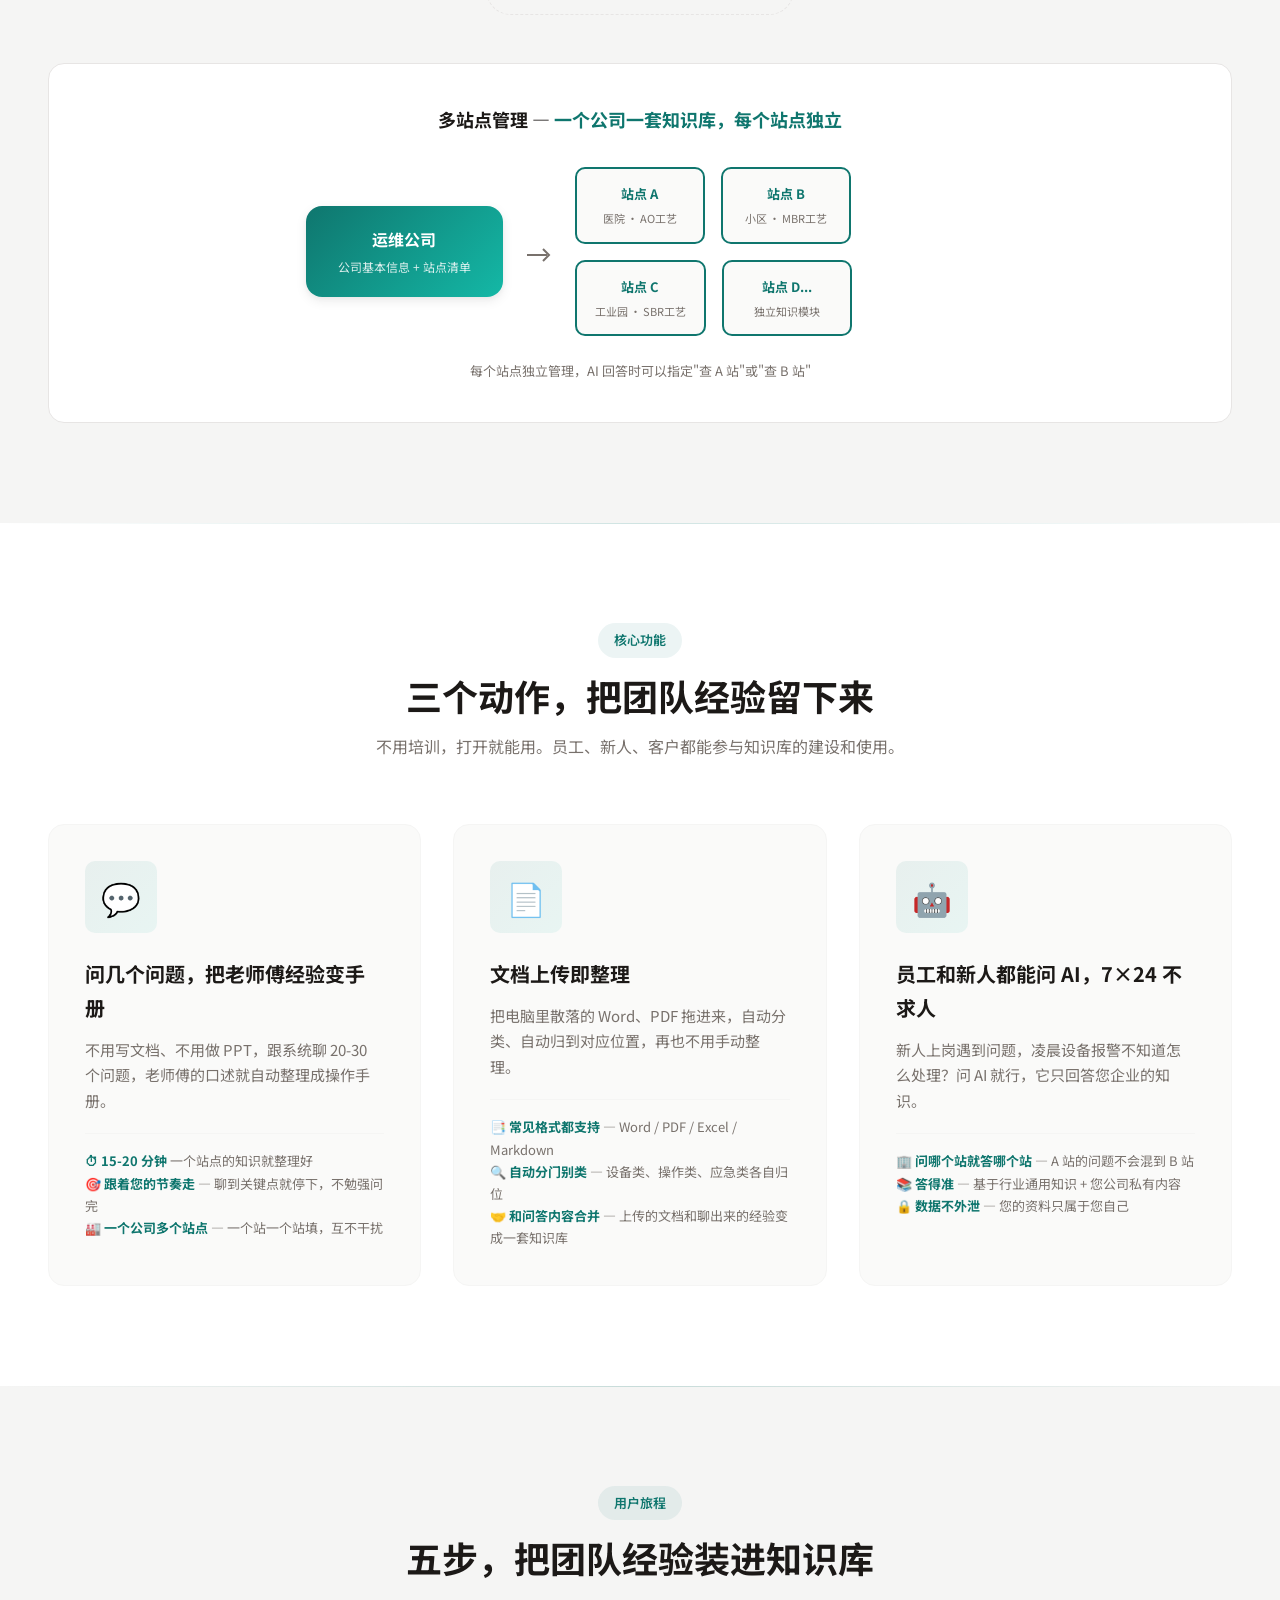
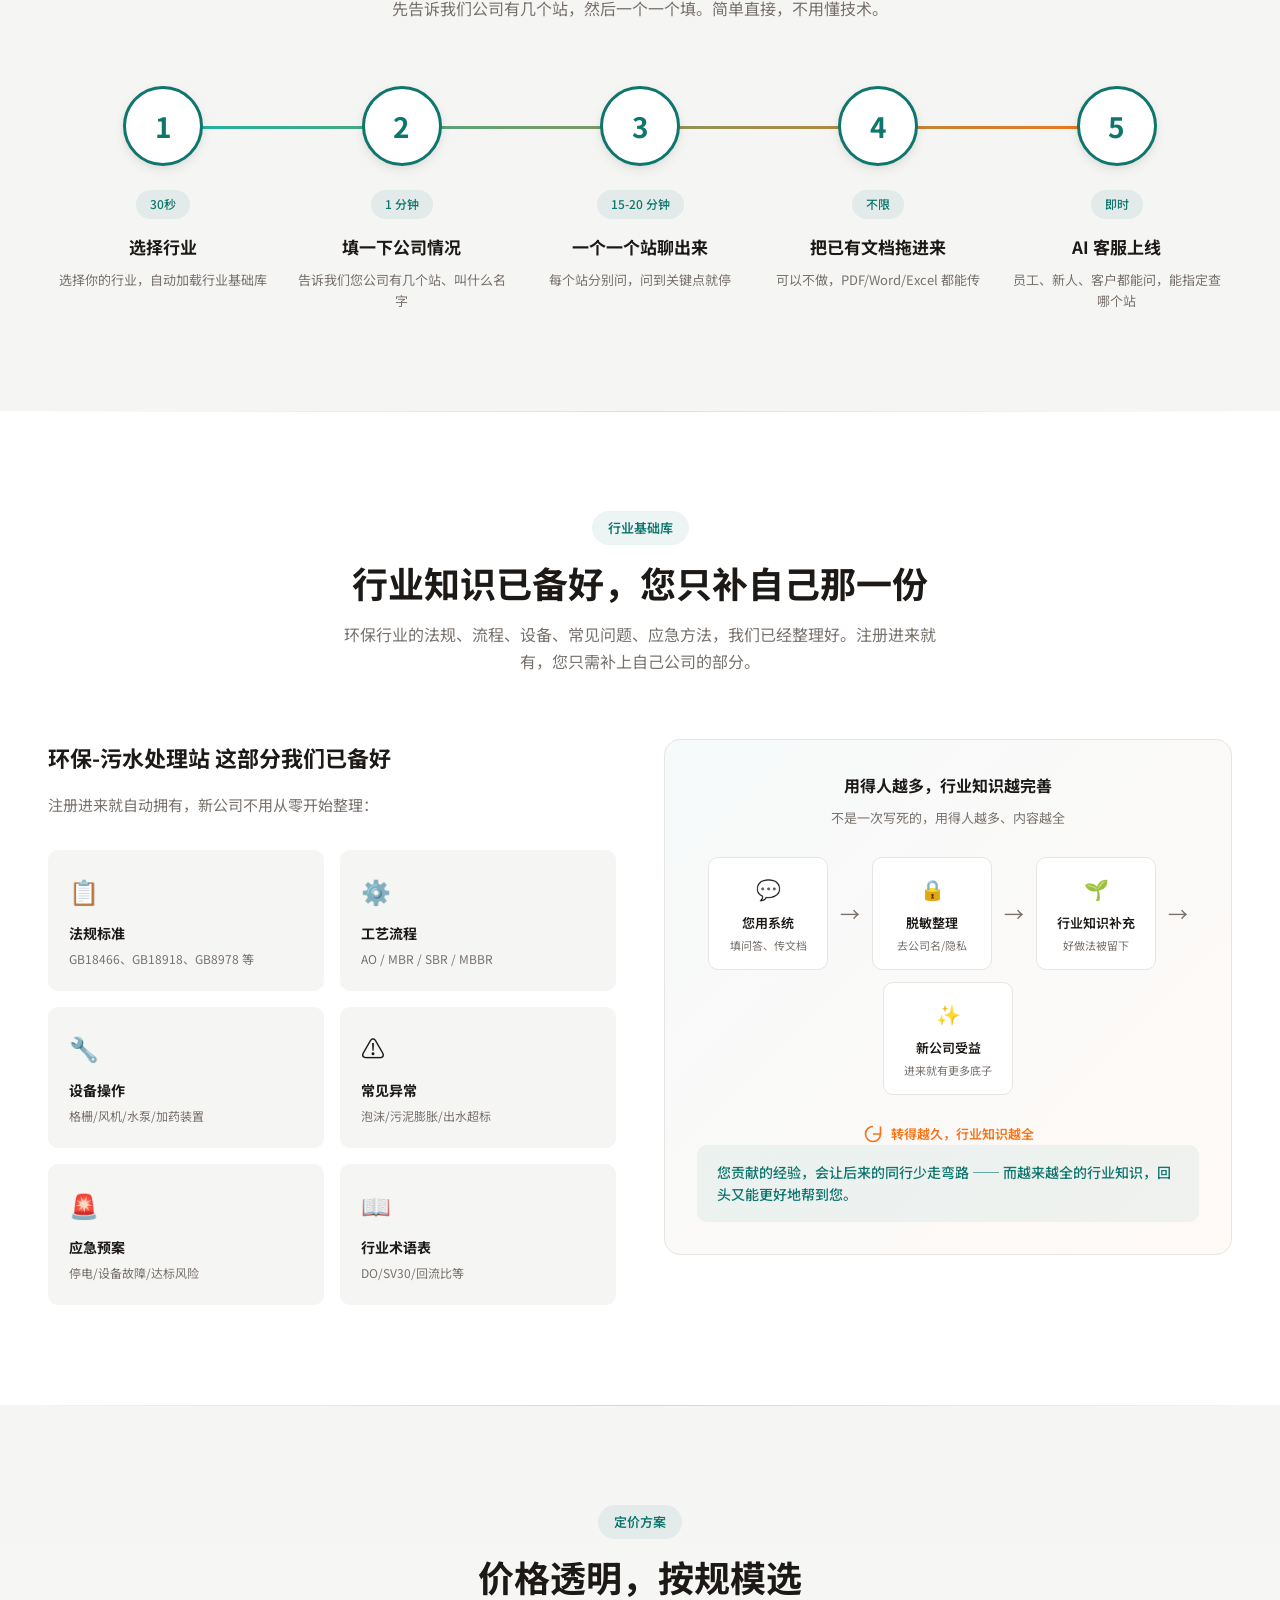
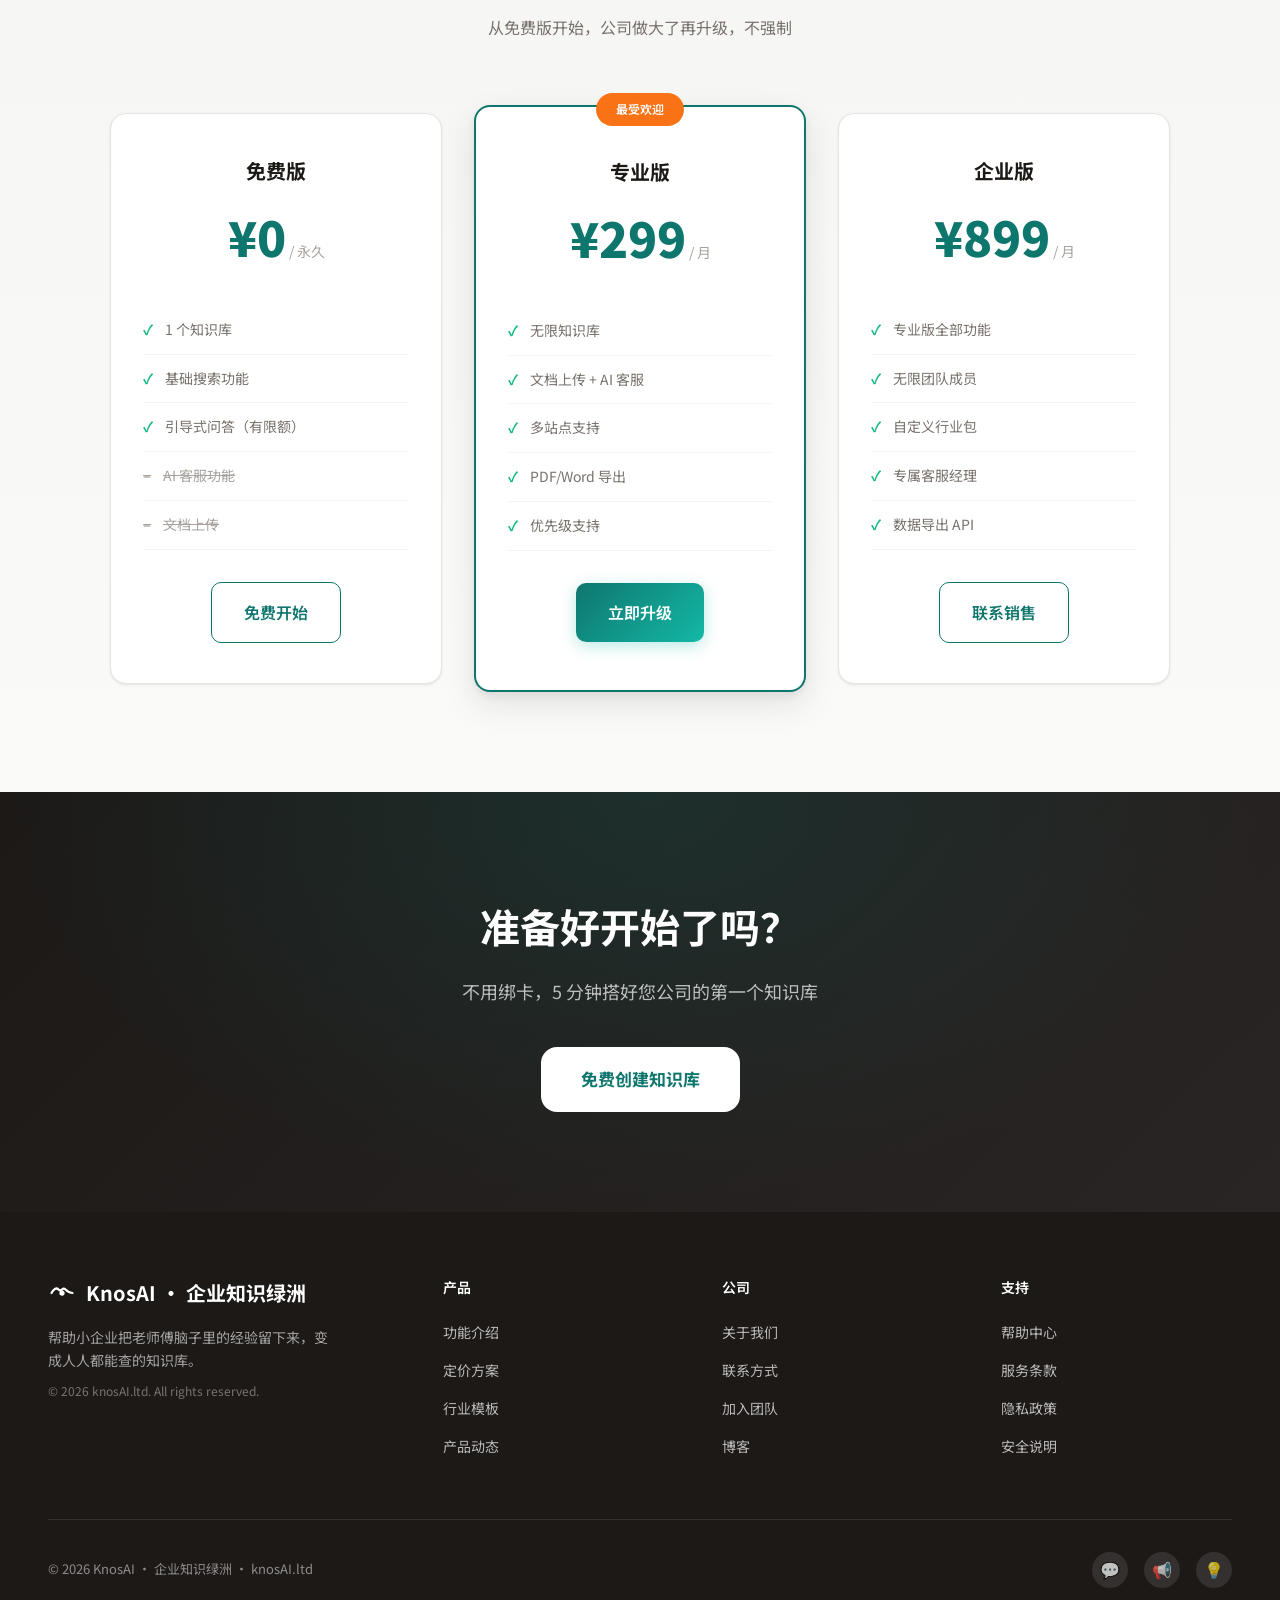
==== commit 21ed9da7: "fix: rewrite landing copy in user language, remove dev jargon" ====
--- a/index.html
+++ b/index.html
@@ -3,7 +3,7 @@
 <head>
   <meta charset="UTF-8">
   <meta name="viewport" content="width=device-width, initial-scale=1.0">
-  <title>KnosAI · 企业知识绿洲 - 让企业知识沉淀成可复用的资产</title>
+  <title>KnosAI · 企业知识绿洲 - 把团队经验留下来</title>
   <link href="https://fonts.googleapis.com/css2?family=Noto+Sans+SC:wght@400;500;600;700;900&display=swap" rel="stylesheet">
   <style>
     :root {
@@ -330,8 +330,8 @@
         <svg viewBox="0 0 24 24" fill="none" stroke="currentColor" stroke-width="2"><path d="M13 2L3 14h9l-1 8 10-12h-9l1-8z"/></svg>
         多行业适配 · 环保行业首发
       </div>
-      <h1>让企业知识沉淀成<br>可复用的<span class="highlight">资产</span></h1>
-      <p class="hero-subtitle">KnosAI · 企业知识绿洲 — 通过引导式问答 + 文档自动整合，构建企业专属的行业知识库。员工可查、客户可问、AI 智能应答。</p>
+      <h1>团队经验不再流失<br>新人也能<span class="highlight">秒上手</span></h1>
+      <p class="hero-subtitle">老师傅要退休了，经验带走了？文档散落在电脑里没人整理？我们用 5 分钟，帮你把团队经验变成可复用的知识库。</p>
       <div class="hero-actions">
         <a href="/register" class="btn btn-primary btn-xl">免费开始使用</a>
         <a href="#features" class="btn btn-secondary btn-xl">查看演示</a>
@@ -346,19 +346,19 @@
         <div class="stats-grid">
           <div class="stat-item">
             <div class="stat-value">多行业</div>
-            <div class="stat-label">已为环保/制造/医疗等行业服务</div>
+            <div class="stat-label">环保、制造、医疗都能用</div>
           </div>
           <div class="stat-item">
-            <div class="stat-value">20-30题</div>
-            <div class="stat-label">引导式问答挖掘隐性经验</div>
+            <div class="stat-value">20-30 题</div>
+            <div class="stat-label">问几个问题，老师傅经验变手册</div>
           </div>
           <div class="stat-item">
             <div class="stat-value">Word/PDF</div>
-            <div class="stat-label">文档自动解析整合</div>
+            <div class="stat-label">上传完就整理好，不用手动分类</div>
           </div>
           <div class="stat-item">
-            <div class="stat-value">5分钟</div>
-            <div class="stat-label">完成首次知识库搭建</div>
+            <div class="stat-value">5 分钟</div>
+            <div class="stat-label">完成第一次知识库搭建</div>
           </div>
         </div>
       </div>
@@ -370,8 +370,8 @@
     <div class="container">
       <div class="section-header animate-on-scroll">
         <span class="section-label">行业场景</span>
-        <h2 class="section-title">先做环保行业，后续持续扩展</h2>
-        <p class="section-desc">每个行业都有专属的知识库底座，开箱即用，无需从零开始</p>
+        <h2 class="section-title">医院、小区、工业园都能用</h2>
+        <p class="section-desc">环保行业先做，其他行业持续扩展中。每个行业都带现成的知识包，您不用从零开始整理。</p>
       </div>
       <div class="industry-grid">
         <div class="industry-card featured animate-on-scroll">
@@ -379,11 +379,11 @@
           <h3>污水处理站运维</h3>
           <p>适用：医院、小区、工业园污水站</p>
           <div class="industry-card-tags">
-            <span class="industry-tag">AO/MBR/SBR工艺</span>
+            <span class="industry-tag">常见工艺</span>
             <span class="industry-tag">设备操作</span>
             <span class="industry-tag">异常处理</span>
             <span class="industry-tag">应急预案</span>
-            <span class="industry-tag">GB18466标准</span>
+            <span class="industry-tag">达标排放</span>
           </div>
           <a href="#" class="industry-card-link">查看完整内容 →</a>
         </div>
@@ -427,7 +427,7 @@
 
       <!-- Multi-site Architecture Visualization -->
       <div class="multi-site-viz animate-on-scroll">
-        <div class="multi-site-title">多站点架构 — <span>企业知识库 = 公司层 + N 个站点层</span></div>
+        <div class="multi-site-title">多站点管理 — <span>一个公司一套知识库，每个站点独立</span></div>
         <div class="multi-site-diagram">
           <div class="ms-company">
             <div class="ms-company-name">运维公司</div>
@@ -455,7 +455,7 @@
             </div>
           </div>
         </div>
-        <div style="text-align:center;margin-top:24px;font-size:13px;color:var(--text-muted)">每个站点独立知识模块 → AI 问答支持按站点检索</div>
+        <div style="text-align:center;margin-top:24px;font-size:13px;color:var(--text-muted)">每个站点独立管理，AI 回答时可以指定"查 A 站"或"查 B 站"</div>
       </div>
     </div>
   </section>
@@ -465,51 +465,51 @@
     <div class="container">
       <div class="section-header animate-on-scroll">
         <span class="section-label">核心功能</span>
-        <h2 class="section-title">三条路径，构建完整企业知识库</h2>
-        <p class="section-desc">无需复杂培训，打开就问。让每一位员工都能参与知识库的建设和使用。</p>
+        <h2 class="section-title">三个动作，把团队经验留下来</h2>
+        <p class="section-desc">不用培训，打开就能用。员工、新人、客户都能参与知识库的建设和使用。</p>
       </div>
       <div class="features-grid">
         <div class="feature-card animate-on-scroll">
           <div class="feature-icon">💬</div>
-          <h3>引导式问答</h3>
-          <p>把老师傅脑子里的经验挖出来。目标导向，动态调整问题，不设固定题数上限。</p>
+          <h3>问几个问题，把老师傅经验变手册</h3>
+          <p>不用写文档、不用做 PPT，跟系统聊 20-30 个问题，老师傅的口述就自动整理成操作手册。</p>
           <div class="feature-detail">
-            <strong>⏱ 15-20 分钟</strong> 即可生成完整知识库章节<br>
-            <strong>🎯 目标导向</strong> — 系统判断"还需要什么"，动态选下一题<br>
-            <strong>🏭 多站点支持</strong> — 逐站引导，每个站点独立知识模块
+            <strong>⏱ 15-20 分钟</strong> 一个站点的知识就整理好<br>
+            <strong>🎯 跟着您的节奏走</strong> — 聊到关键点就停下，不勉强问完<br>
+            <strong>🏭 一个公司多个站点</strong> — 一个站一个站填，互不干扰
           </div>
         </div>
         <div class="feature-card animate-on-scroll">
           <div class="feature-icon">📄</div>
-          <h3>文档智能整合</h3>
-          <p>已有文档一键上传，支持多种格式，自动解析、分类、合并入企业知识库。</p>
+          <h3>文档上传即整理</h3>
+          <p>把电脑里散落的 Word、PDF 拖进来，自动分类、自动归到对应位置，再也不用手动整理。</p>
           <div class="feature-detail">
-            <strong>📑 支持格式</strong> — Word / PDF / Excel / Markdown<br>
-            <strong>🔍 智能分类</strong> — 自动识别章节，归类到对应知识模块<br>
-            <strong>🤝 无缝合并</strong> — 与引导问答内容整合为统一知识库
+            <strong>📑 常见格式都支持</strong> — Word / PDF / Excel / Markdown<br>
+            <strong>🔍 自动分门别类</strong> — 设备类、操作类、应急类各自归位<br>
+            <strong>🤝 和问答内容合并</strong> — 上传的文档和聊出来的经验变成一套知识库
           </div>
         </div>
         <div class="feature-card animate-on-scroll">
           <div class="feature-icon">🤖</div>
-          <h3>AI 智能问答</h3>
-          <p>7×24 小时专属知识管家，基于企业知识库回答员工和客户提问。</p>
+          <h3>员工和新人都能问 AI，7×24 不求人</h3>
+          <p>新人上岗遇到问题，凌晨设备报警不知道怎么处理？问 AI 就行，它只回答您企业的知识。</p>
           <div class="feature-detail">
-            <strong>🏢 按站点检索</strong> — 支持公司层 + 各站点独立问答<br>
-            <strong>📚 底座扎实</strong> — 行业基础库 + 企业私有知识 + 文档<br>
-            <strong>🔒 数据隔离</strong> — 企业私有数据，不泄露
+            <strong>🏢 问哪个站就答哪个站</strong> — A 站的问题不会混到 B 站<br>
+            <strong>📚 答得准</strong> — 基于行业通用知识 + 您公司私有内容<br>
+            <strong>🔒 数据不外泄</strong> — 您的资料只属于您自己
           </div>
         </div>
       </div>
     </div>
   </section>
 
-  <!-- User Journey v2.2 -->
+  <!-- User Journey -->
   <section class="section journey" id="journey">
     <div class="container">
       <div class="section-header animate-on-scroll">
         <span class="section-label">用户旅程</span>
-        <h2 class="section-title">五步，构建企业专属知识库</h2>
-        <p class="section-desc">简单直观的流程设计，支持多站点企业，每个站点独立获取知识</p>
+        <h2 class="section-title">五步，把团队经验装进知识库</h2>
+        <p class="section-desc">先告诉我们公司有几个站，然后一个一个填。简单直接，不用懂技术。</p>
       </div>
       <div class="journey-steps">
         <div class="journey-step animate-on-scroll">
@@ -520,27 +520,27 @@
         </div>
         <div class="journey-step animate-on-scroll">
           <div class="step-number">2</div>
-          <span class="step-time">1分钟</span>
-          <div class="step-title">填写公司信息</div>
-          <div class="step-desc">确认托管站点数量，填写公司基本信息</div>
+          <span class="step-time">1 分钟</span>
+          <div class="step-title">填一下公司情况</div>
+          <div class="step-desc">告诉我们您公司有几个站、叫什么名字</div>
         </div>
         <div class="journey-step animate-on-scroll">
           <div class="step-number">3</div>
-          <span class="step-time">15-20分钟</span>
-          <div class="step-title">逐站引导问答</div>
-          <div class="step-desc">每个站点独立获取，目标达成即结束</div>
+          <span class="step-time">15-20 分钟</span>
+          <div class="step-title">一个一个站聊出来</div>
+          <div class="step-desc">每个站分别问，问到关键点就停</div>
         </div>
         <div class="journey-step animate-on-scroll">
           <div class="step-number">4</div>
           <span class="step-time">不限</span>
-          <div class="step-title">上传文档</div>
-          <div class="step-desc">可选，支持 PDF/Word/Excel/MD 批量上传</div>
+          <div class="step-title">把已有文档拖进来</div>
+          <div class="step-desc">可以不做，PDF/Word/Excel 都能传</div>
         </div>
         <div class="journey-step animate-on-scroll">
           <div class="step-number">5</div>
           <span class="step-time">即时</span>
-          <div class="step-title">启用 AI 问答</div>
-          <div class="step-desc">员工/客户可随时查询，支持按站点检索</div>
+          <div class="step-title">AI 客服上线</div>
+          <div class="step-desc">员工、新人、客户都能问，能指定查哪个站</div>
         </div>
       </div>
     </div>
@@ -551,13 +551,13 @@
     <div class="container">
       <div class="section-header animate-on-scroll">
         <span class="section-label">行业基础库</span>
-        <h2 class="section-title">开箱即用的行业知识底座</h2>
-        <p class="section-desc">每个行业我们都预置了完整的行业基础知识库 — 法规标准、工艺流程、设备说明、常见异常、应急预案，您无需从零开始。</p>
+        <h2 class="section-title">行业知识已备好，您只补自己那一份</h2>
+        <p class="section-desc">环保行业的法规、流程、设备、常见问题、应急方法，我们已经整理好。注册进来就有，您只需补上自己公司的部分。</p>
       </div>
       <div class="bk-layout">
         <div class="bk-left animate-on-scroll">
-          <h3>环保-污水处理站运维 预置内容</h3>
-          <p>平台已内置以下知识模块，新企业直接受益，无需从零录入：</p>
+          <h3>环保-污水处理站 这部分我们已备好</h3>
+          <p>注册进来就自动拥有，新公司不用从零开始整理：</p>
           <div class="bk-items">
             <div class="bk-item">
               <div class="bk-item-icon">📋</div>
@@ -593,38 +593,38 @@
         </div>
         <div class="bk-right animate-on-scroll">
           <div class="bk-flow">
-            <div class="bk-flow-title">越用越聪明的正循环</div>
-            <div class="bk-flow-sub">行业基础库不是静态的 — 企业越多，基础库越完善</div>
+            <div class="bk-flow-title">用得人越多，行业知识越完善</div>
+            <div class="bk-flow-sub">不是一次写死的，用得人越多、内容越全</div>
             <div class="bk-cycle">
               <div class="bk-cycle-item">
                 <div class="bk-cycle-icon">💬</div>
-                <div class="bk-cycle-label">企业使用</div>
-                <div class="bk-cycle-desc">引导问答 + 文档</div>
+                <div class="bk-cycle-label">您用系统</div>
+                <div class="bk-cycle-desc">填问答、传文档</div>
               </div>
               <div class="bk-cycle-item arrow">→</div>
               <div class="bk-cycle-item">
                 <div class="bk-cycle-icon">🔒</div>
-                <div class="bk-cycle-label">脱敏聚合</div>
-                <div class="bk-cycle-desc">去标识化提炼</div>
+                <div class="bk-cycle-label">脱敏整理</div>
+                <div class="bk-cycle-desc">去公司名/隐私</div>
               </div>
               <div class="bk-cycle-item arrow">→</div>
               <div class="bk-cycle-item">
                 <div class="bk-cycle-icon">🌱</div>
-                <div class="bk-cycle-label">基础库更新</div>
-                <div class="bk-cycle-desc">最佳实践沉淀</div>
+                <div class="bk-cycle-label">行业知识补充</div>
+                <div class="bk-cycle-desc">好做法被留下</div>
               </div>
               <div class="bk-cycle-item arrow">→</div>
               <div class="bk-cycle-item">
                 <div class="bk-cycle-icon">✨</div>
-                <div class="bk-cycle-label">新企业受益</div>
-                <div class="bk-cycle-desc">更强开箱即用</div>
+                <div class="bk-cycle-label">新公司受益</div>
+                <div class="bk-cycle-desc">进来就有更多底子</div>
               </div>
             </div>
             <div class="bk-loop">
               <svg viewBox="0 0 24 24" fill="none" stroke="currentColor" stroke-width="2"><path d="M21 12a9 9 0 11-9-9"/><path d="M21 3v9h-9"/></svg>
-              循环持续，数据越多越智能
-            </div>
-            <div class="bk-value">您贡献的经验，会让整个行业知识库更完善 —— 而完善的行业基础库，又会反过来服务您的企业。</div>
+              转得越久，行业知识越全
+            </div>
+            <div class="bk-value">您贡献的经验，会让后来的同行少走弯路 —— 而越来越全的行业知识，回头又能更好地帮到您。</div>
           </div>
         </div>
       </div>
@@ -636,8 +636,8 @@
     <div class="container">
       <div class="section-header animate-on-scroll">
         <span class="section-label">定价方案</span>
-        <h2 class="section-title">简单透明的定价</h2>
-        <p class="section-desc">根据团队规模选择合适方案，从免费开始，逐步扩展</p>
+        <h2 class="section-title">价格透明，按规模选</h2>
+        <p class="section-desc">从免费版开始，公司做大了再升级，不强制</p>
       </div>
       <div class="pricing-grid">
         <div class="pricing-card animate-on-scroll">
@@ -694,7 +694,7 @@
   <section class="cta">
     <div class="cta-content animate-on-scroll">
       <h2>准备好开始了吗？</h2>
-      <p>无需信用卡，5 分钟完成首次知识库搭建</p>
+      <p>不用绑卡，5 分钟搭好您公司的第一个知识库</p>
       <a href="/register" class="btn btn-white btn-xl">免费创建知识库</a>
     </div>
   </section>
@@ -710,7 +710,7 @@
           </svg>
           KnosAI · 企业知识绿洲
         </div>
-        <p>帮助小企业将团队隐性知识转化为可复用的知识资产。先做环保行业（污水处理站运维），让经验传承更简单。</p>
+        <p>帮助小企业把老师傅脑子里的经验留下来，变成人人都能查的知识库。</p>
         <p style="margin-top:8px;font-size:12px;color:rgba(255,255,255,0.4)">© 2026 knosAI.ltd. All rights reserved.</p>
       </div>
       <div class="footer-column">
@@ -719,7 +719,7 @@
           <li><a href="#features">功能介绍</a></li>
           <li><a href="#pricing">定价方案</a></li>
           <li><a href="#industry">行业模板</a></li>
-          <li><a href="#">更新日志</a></li>
+          <li><a href="#">产品动态</a></li>
         </ul>
       </div>
       <div class="footer-column">
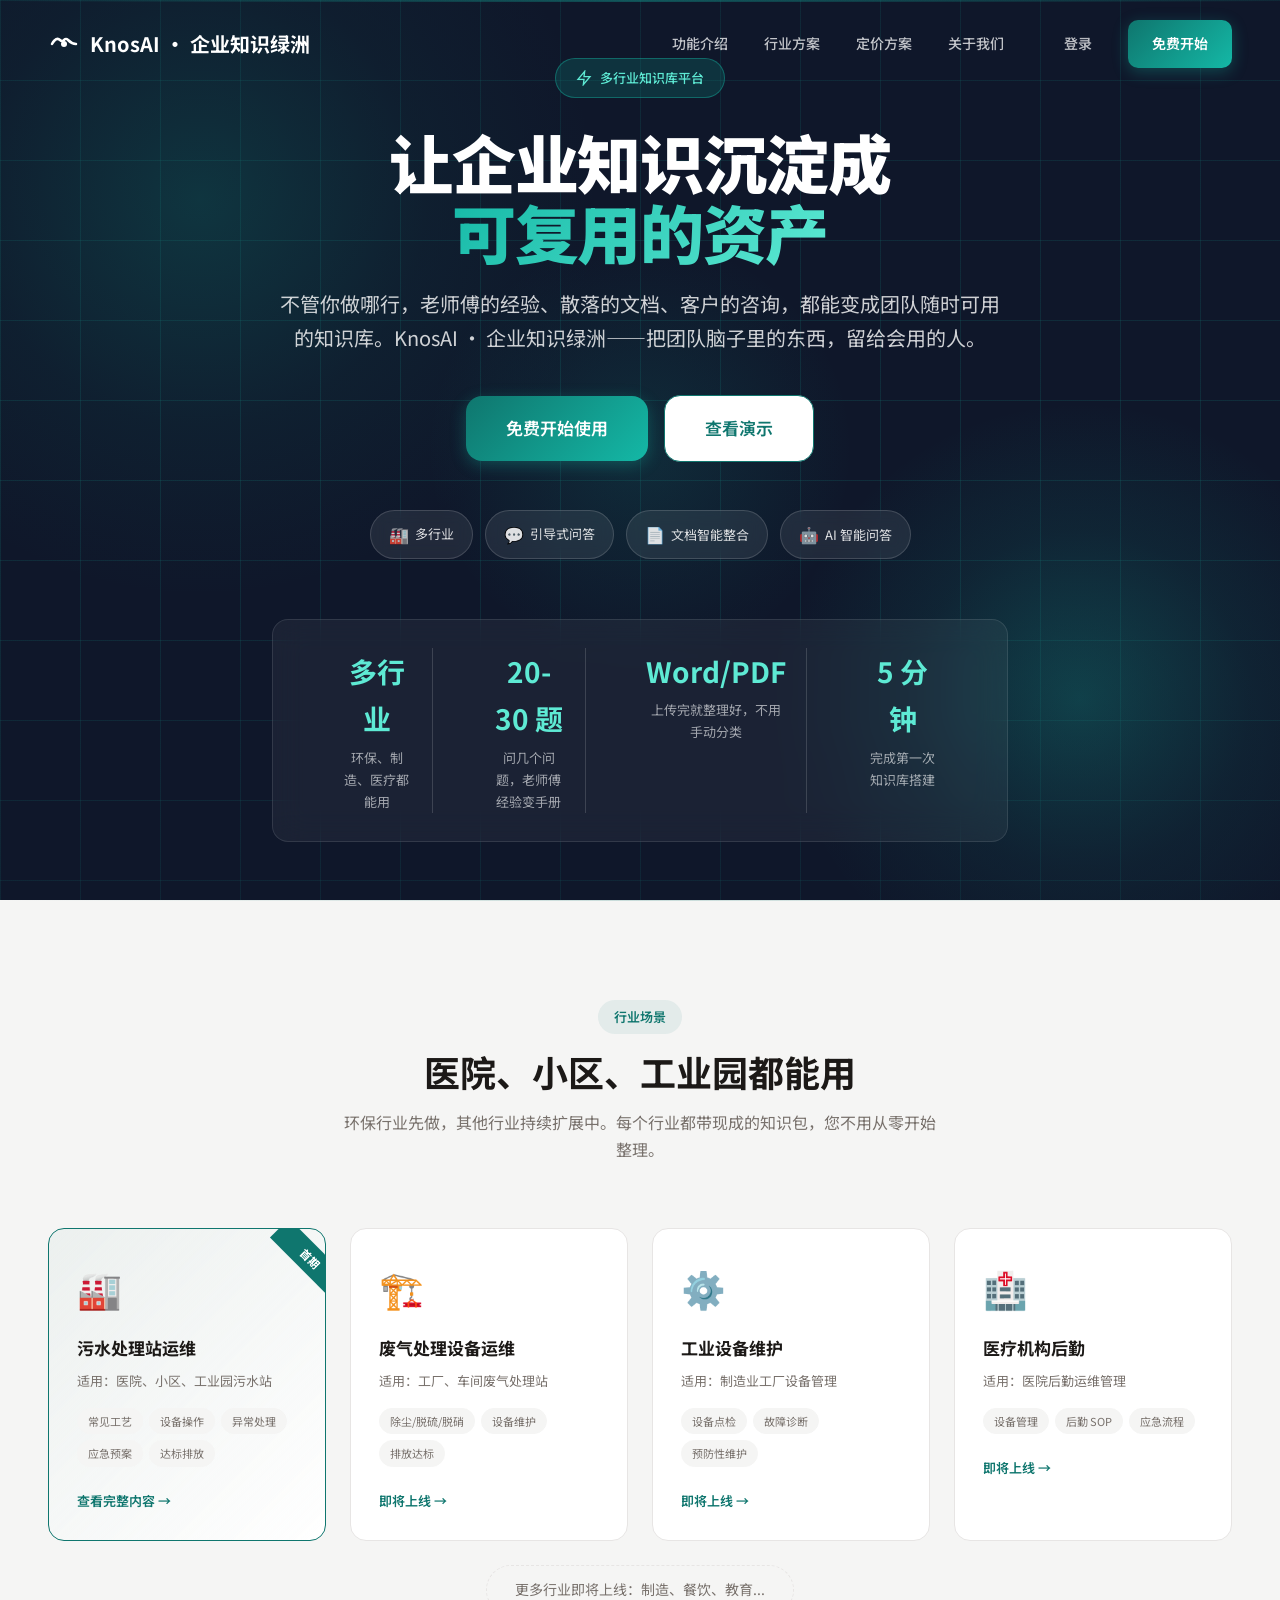
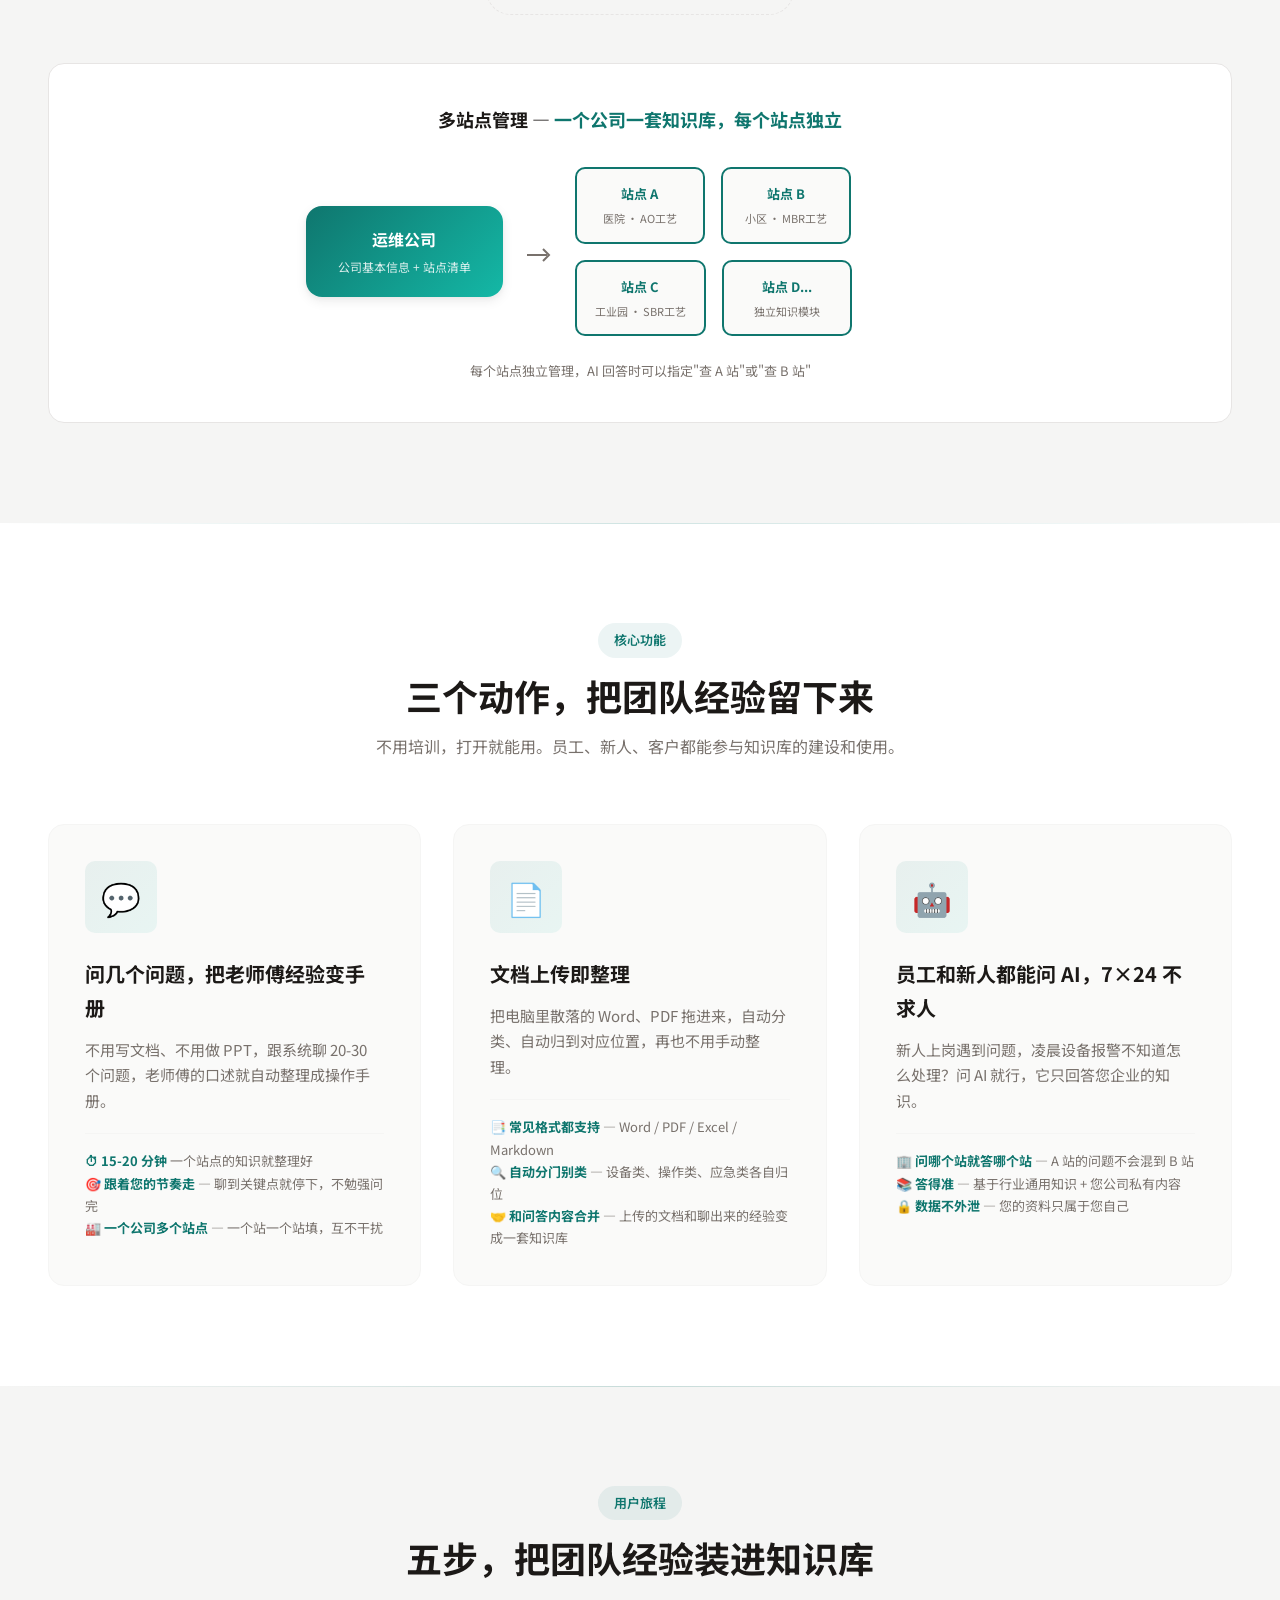
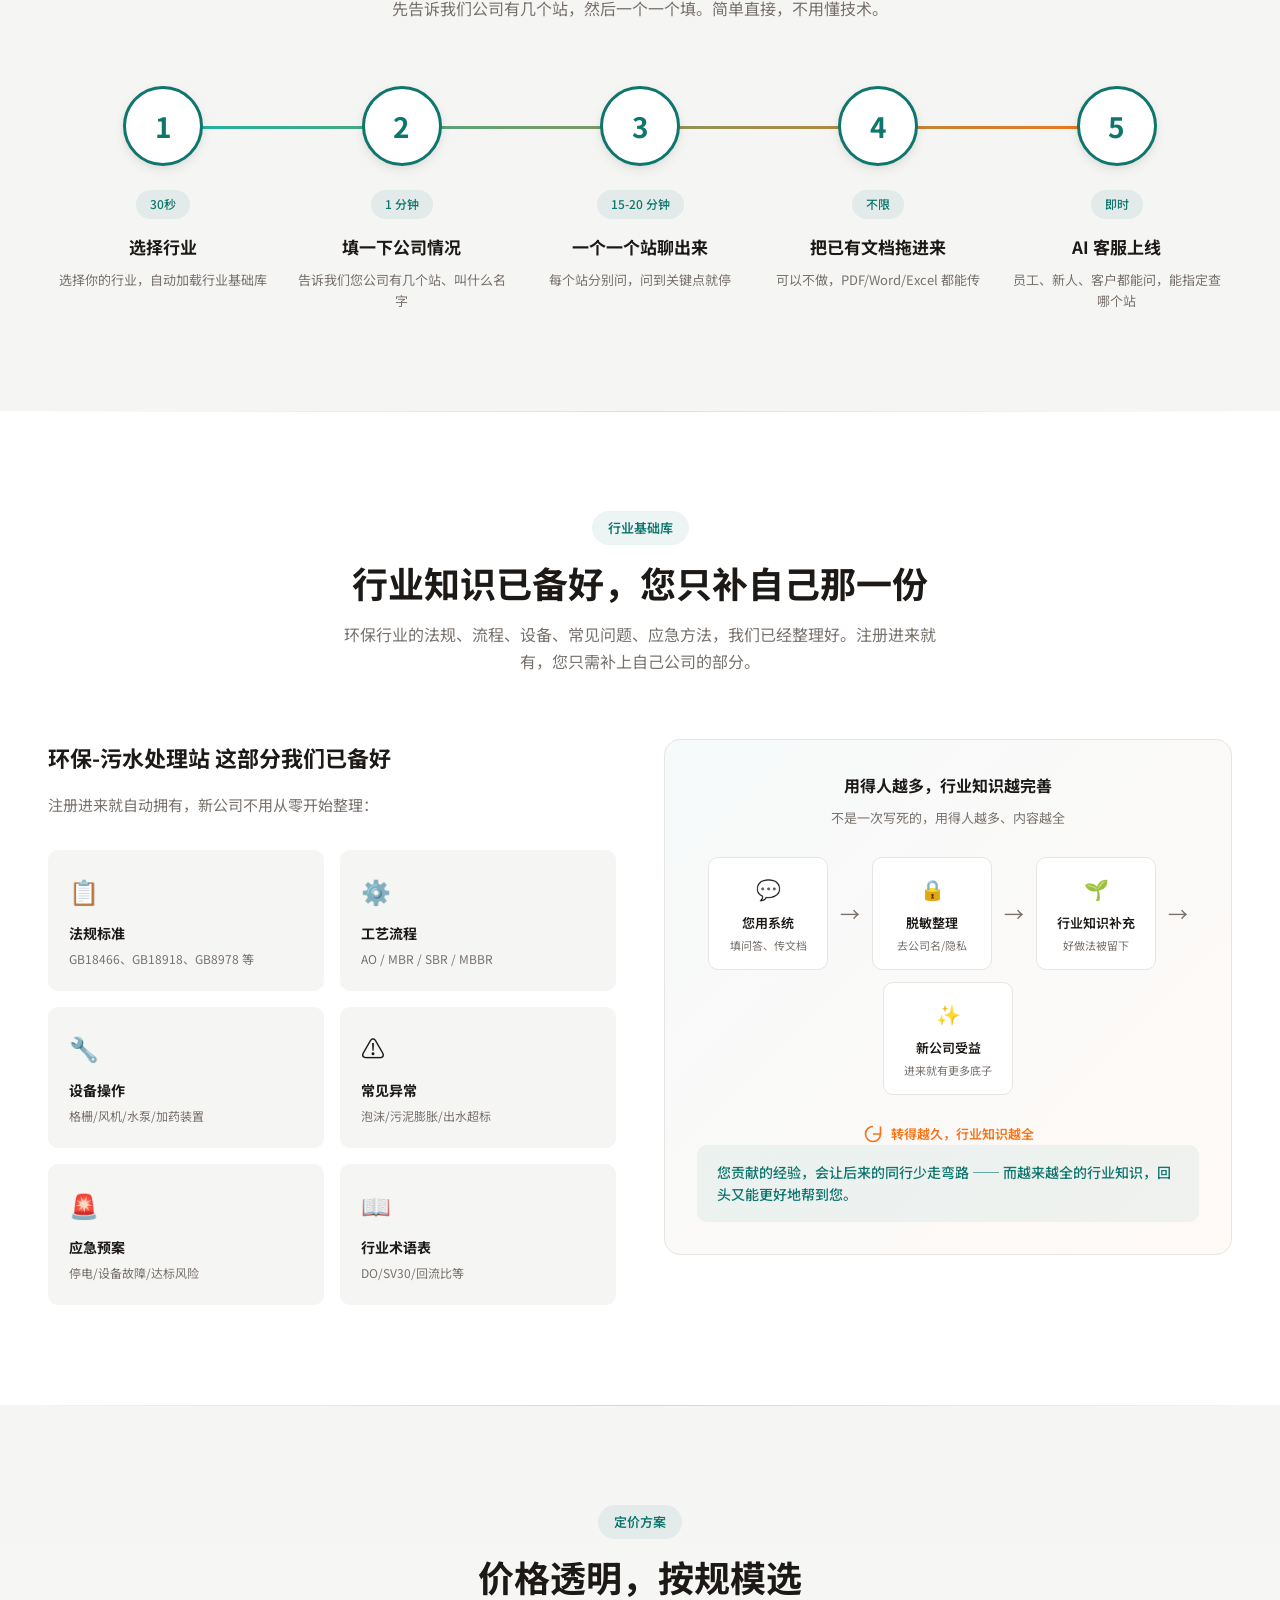
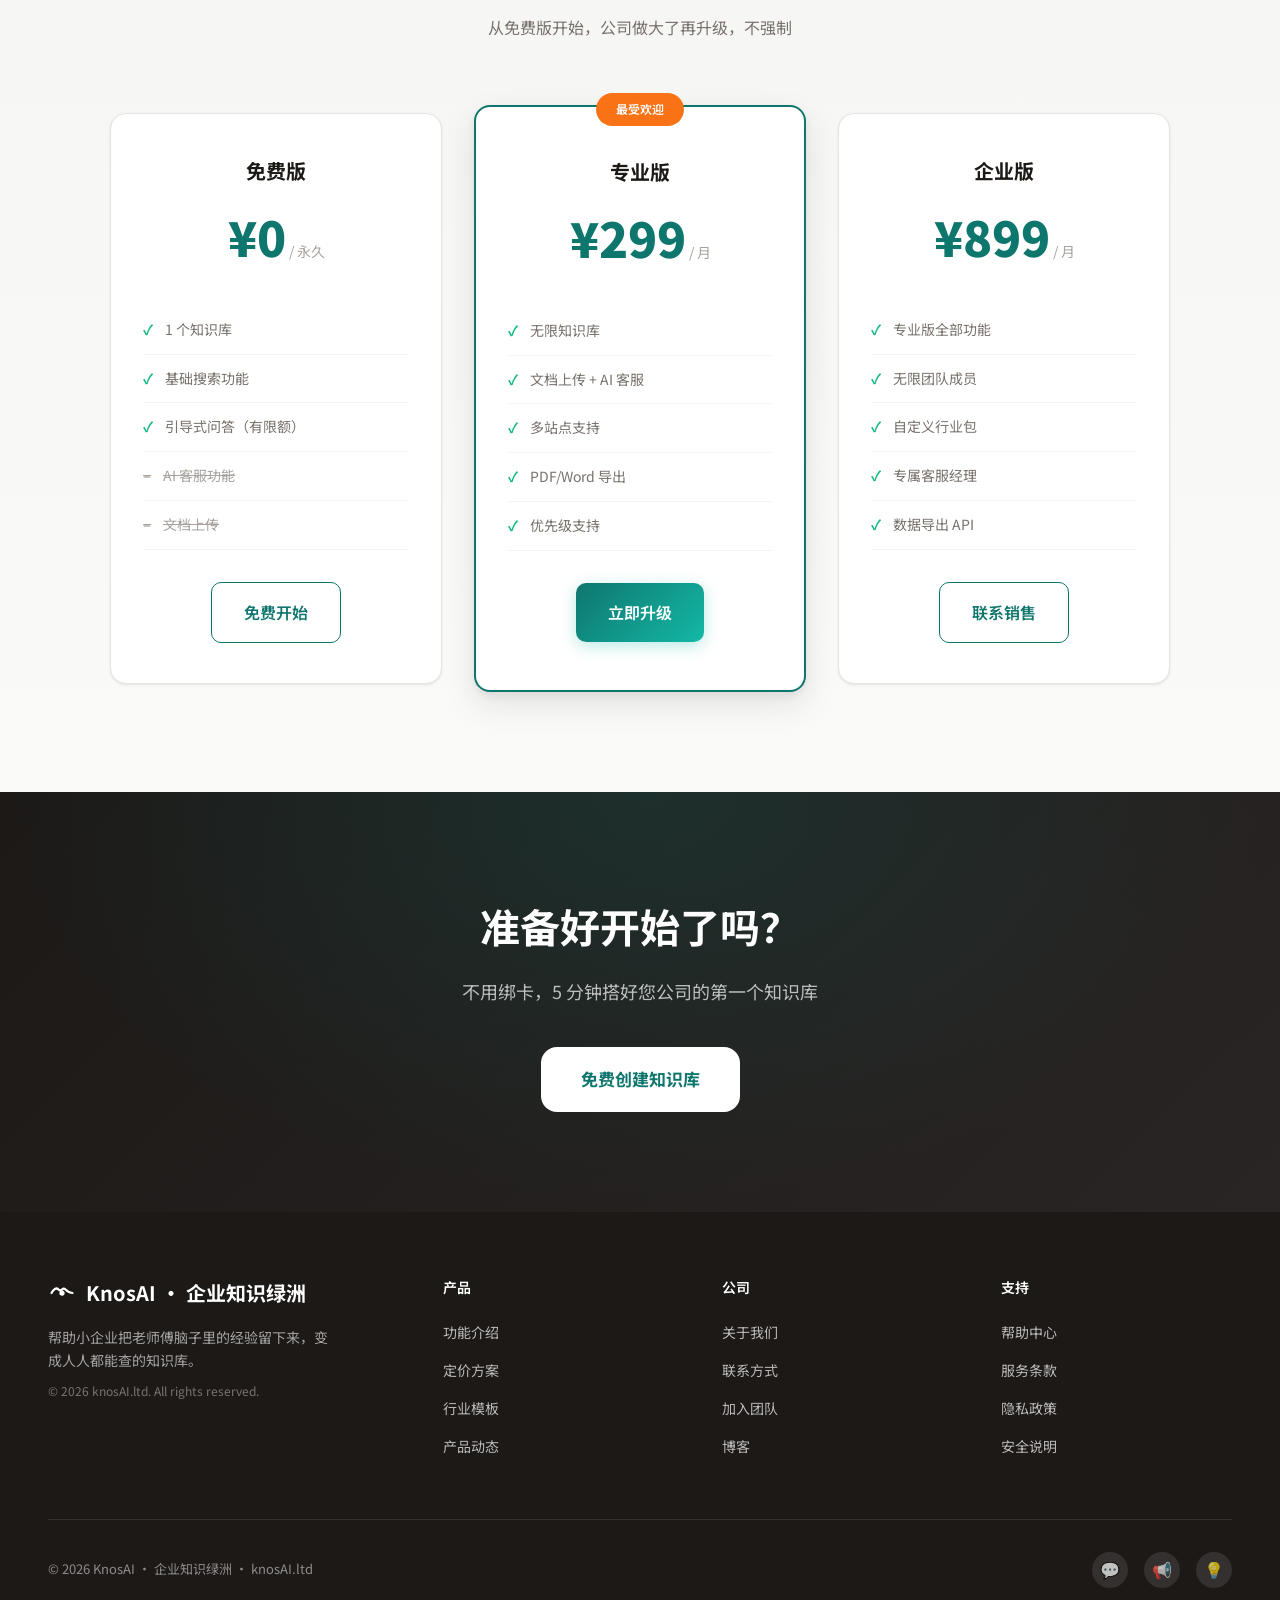
==== commit 86cab6ee: "fix: change absolute paths to relative .html paths" ====
--- a/index.html
+++ b/index.html
@@ -311,8 +311,8 @@
       <a href="#pricing" class="nav-link">定价方案</a>
       <a href="#footer" class="nav-link">关于我们</a>
       <div class="nav-actions">
-        <a href="/login" class="btn btn-ghost">登录</a>
-        <a href="/register" class="btn btn-primary">免费开始</a>
+        <a href="login.html" class="btn btn-ghost">登录</a>
+        <a href="register.html" class="btn btn-primary">免费开始</a>
       </div>
     </div>
   </nav>
@@ -328,16 +328,16 @@
     <div class="hero-content">
       <div class="hero-badge">
         <svg viewBox="0 0 24 24" fill="none" stroke="currentColor" stroke-width="2"><path d="M13 2L3 14h9l-1 8 10-12h-9l1-8z"/></svg>
-        多行业适配 · 环保行业首发
-      </div>
-      <h1>团队经验不再流失<br>新人也能<span class="highlight">秒上手</span></h1>
-      <p class="hero-subtitle">老师傅要退休了，经验带走了？文档散落在电脑里没人整理？我们用 5 分钟，帮你把团队经验变成可复用的知识库。</p>
+        多行业知识库平台
+      </div>
+      <h1>让企业知识沉淀成<br><span class="highlight">可复用的资产</span></h1>
+      <p class="hero-subtitle">不管你做哪行，老师傅的经验、散落的文档、客户的咨询，都能变成团队随时可用的知识库。KnosAI · 企业知识绿洲——把团队脑子里的东西，留给会用的人。</p>
       <div class="hero-actions">
-        <a href="/register" class="btn btn-primary btn-xl">免费开始使用</a>
+        <a href="register.html" class="btn btn-primary btn-xl">免费开始使用</a>
         <a href="#features" class="btn btn-secondary btn-xl">查看演示</a>
       </div>
       <div class="hero-tags">
-        <span class="hero-tag"><span>🏭</span> 多行业适配</span>
+        <span class="hero-tag"><span>🏭</span> 多行业</span>
         <span class="hero-tag"><span>💬</span> 引导式问答</span>
         <span class="hero-tag"><span>📄</span> 文档智能整合</span>
         <span class="hero-tag"><span>🤖</span> AI 智能问答</span>
@@ -653,7 +653,7 @@
             <li class="disabled">AI 客服功能</li>
             <li class="disabled">文档上传</li>
           </ul>
-          <a href="/register" class="btn btn-secondary btn-lg">免费开始</a>
+          <a href="register.html" class="btn btn-secondary btn-lg">免费开始</a>
         </div>
         <div class="pricing-card featured animate-on-scroll">
           <span class="pricing-badge">最受欢迎</span>
@@ -669,7 +669,7 @@
             <li>PDF/Word 导出</li>
             <li>优先级支持</li>
           </ul>
-          <a href="/register?plan=pro" class="btn btn-primary btn-lg">立即升级</a>
+          <a href="register.html?plan=pro" class="btn btn-primary btn-lg">立即升级</a>
         </div>
         <div class="pricing-card animate-on-scroll">
           <div class="pricing-name">企业版</div>
@@ -684,7 +684,7 @@
             <li>专属客服经理</li>
             <li>数据导出 API</li>
           </ul>
-          <a href="/register?plan=enterprise" class="btn btn-secondary btn-lg">联系销售</a>
+          <a href="register.html?plan=enterprise" class="btn btn-secondary btn-lg">联系销售</a>
         </div>
       </div>
     </div>
@@ -695,7 +695,7 @@
     <div class="cta-content animate-on-scroll">
       <h2>准备好开始了吗？</h2>
       <p>不用绑卡，5 分钟搭好您公司的第一个知识库</p>
-      <a href="/register" class="btn btn-white btn-xl">免费创建知识库</a>
+      <a href="register.html" class="btn btn-white btn-xl">免费创建知识库</a>
     </div>
   </section>
 
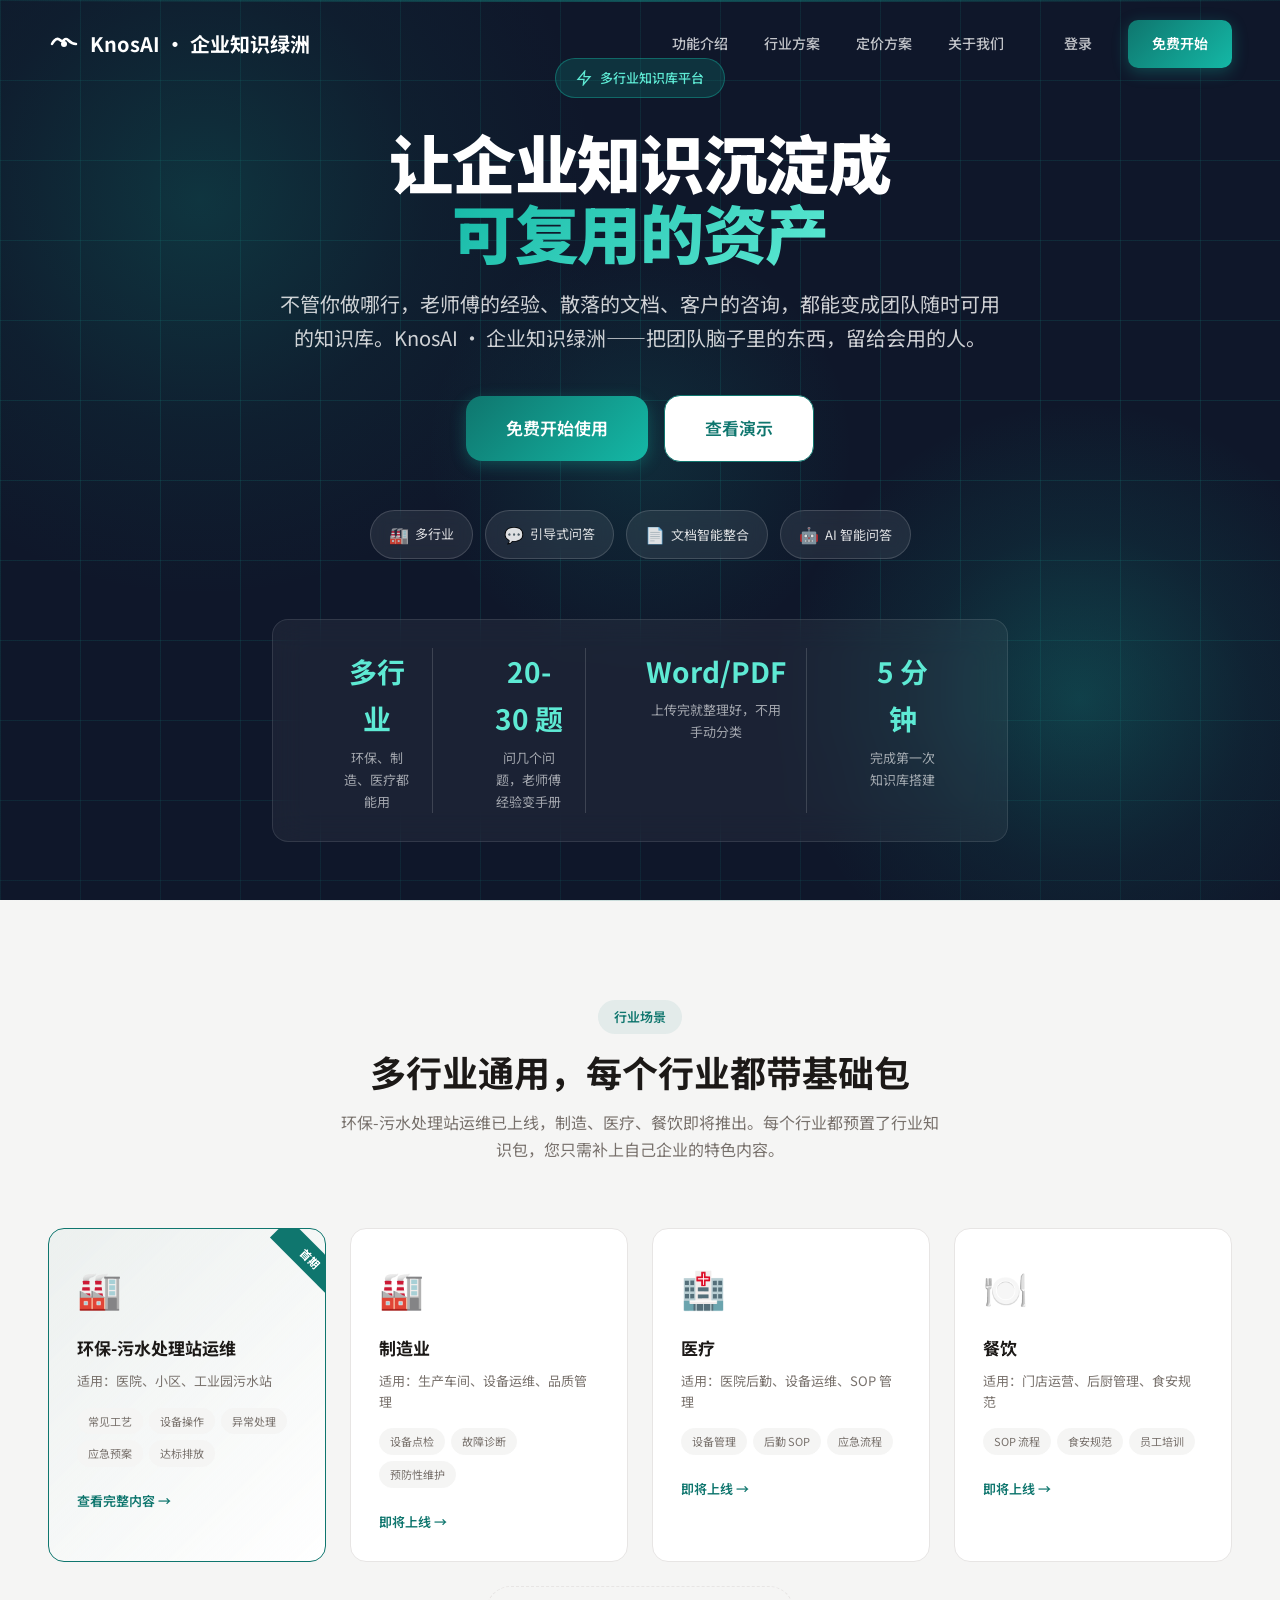
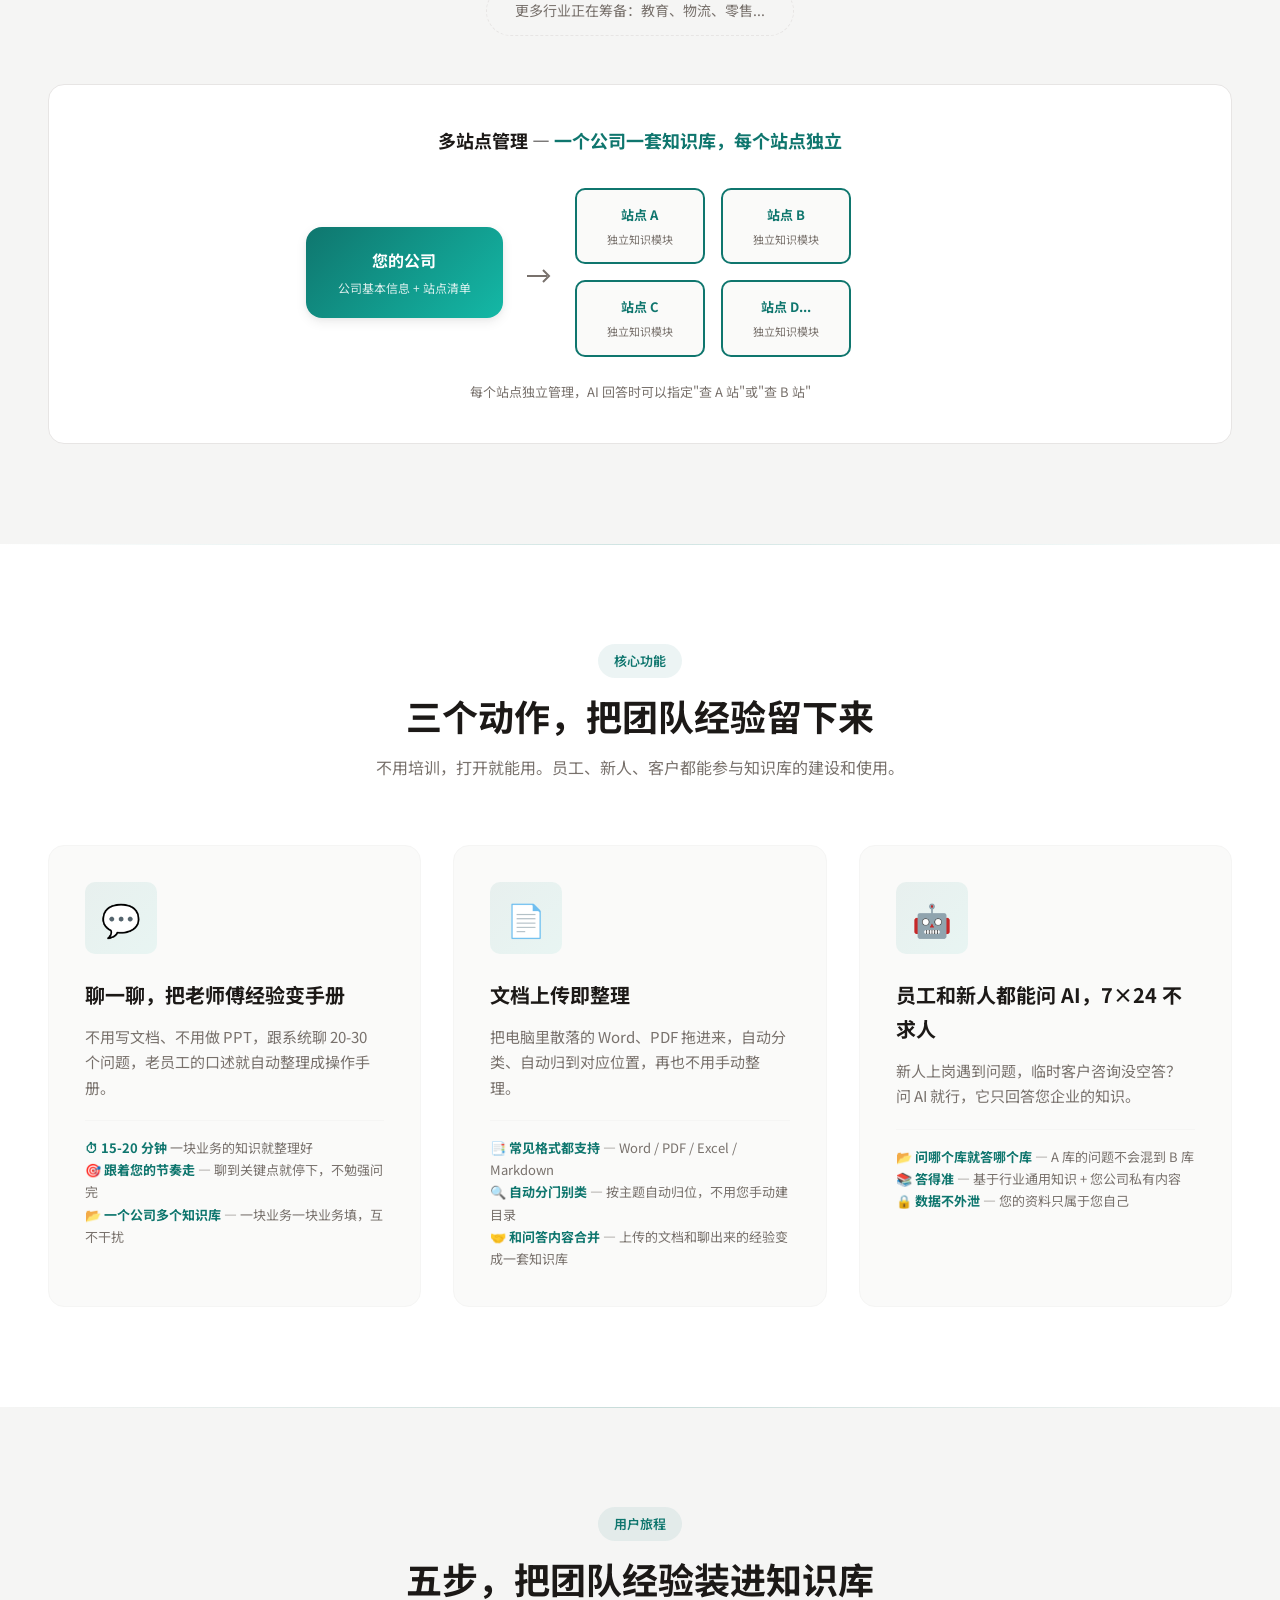
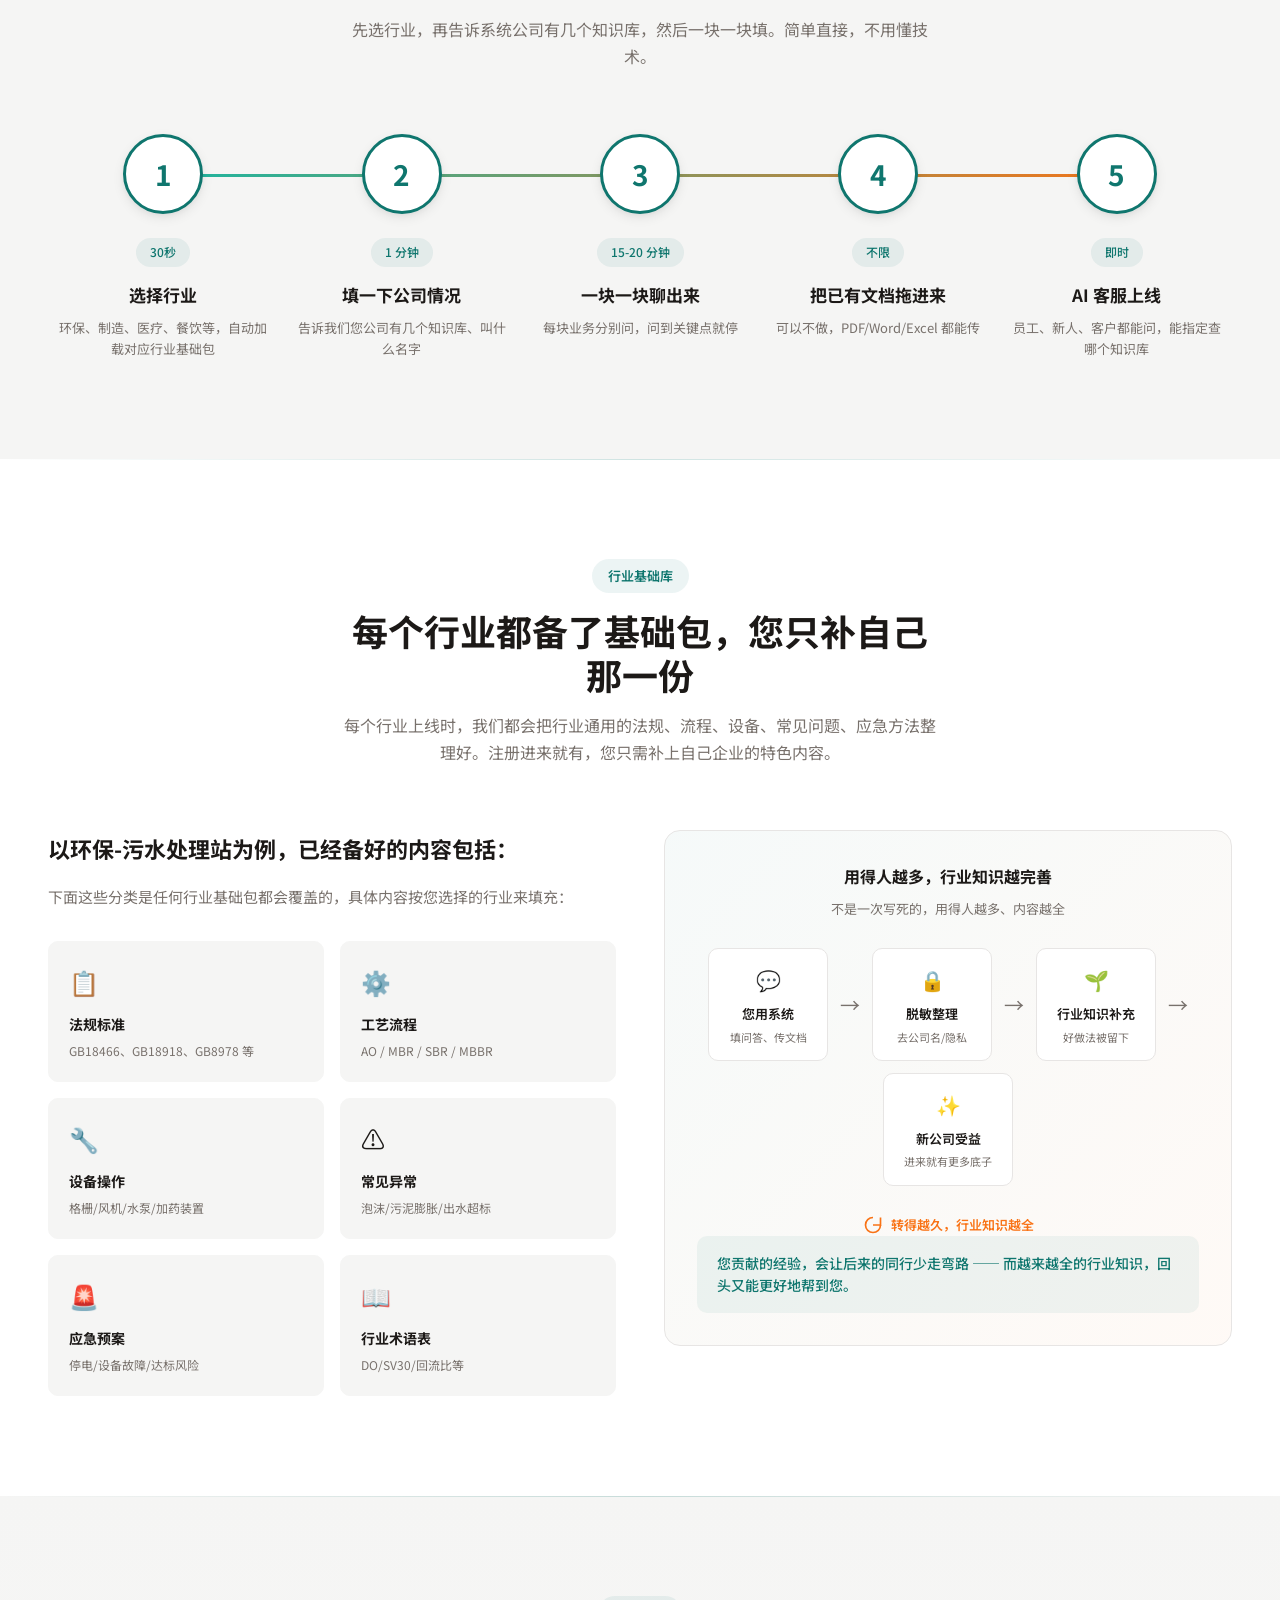
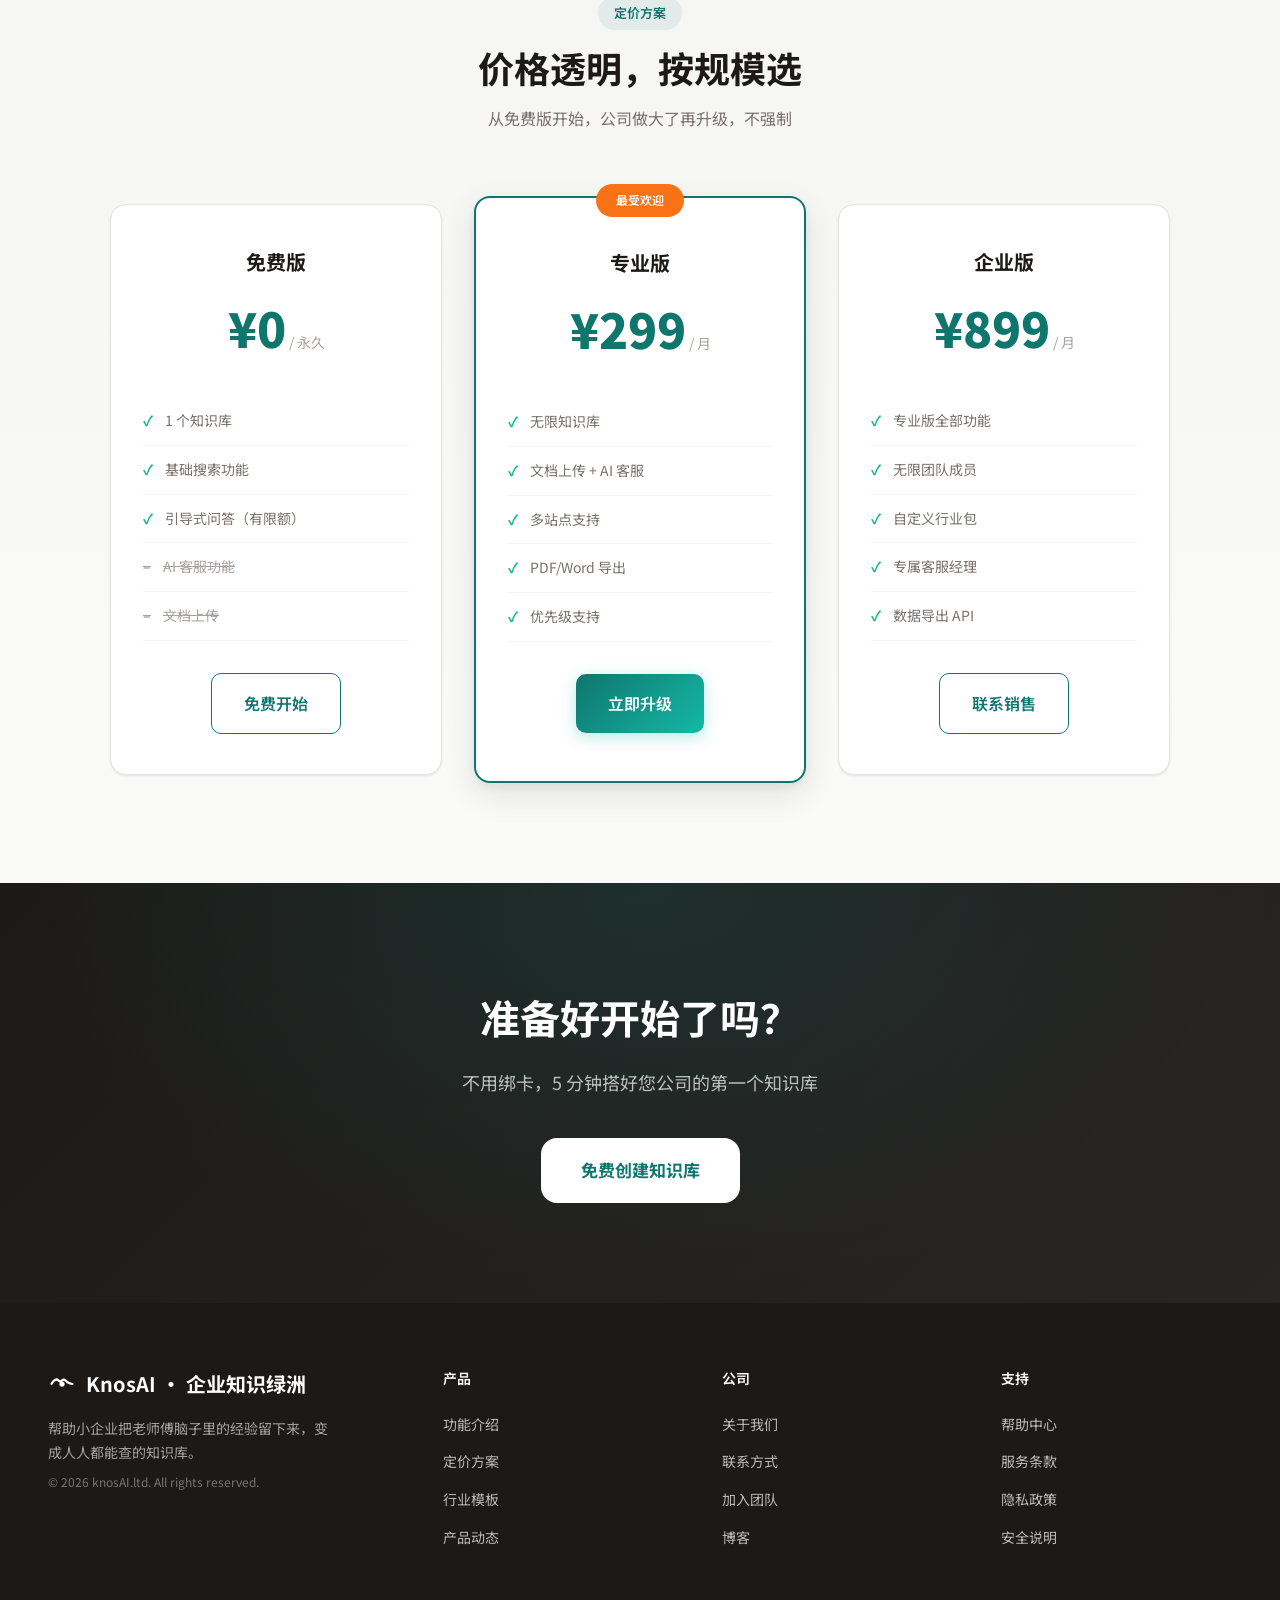
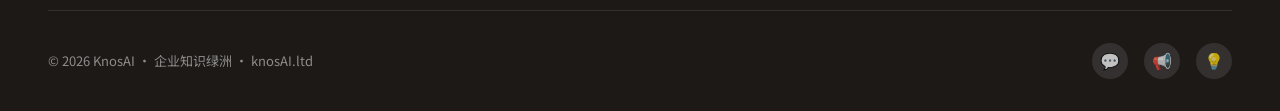
==== commit 307e2fde: "fix: rewrite landing for multi-industry positioning - Hero: keep main headline, rewrite subtitle to " ====
--- a/index.html
+++ b/index.html
@@ -370,13 +370,13 @@
     <div class="container">
       <div class="section-header animate-on-scroll">
         <span class="section-label">行业场景</span>
-        <h2 class="section-title">医院、小区、工业园都能用</h2>
-        <p class="section-desc">环保行业先做，其他行业持续扩展中。每个行业都带现成的知识包，您不用从零开始整理。</p>
+        <h2 class="section-title">多行业通用，每个行业都带基础包</h2>
+        <p class="section-desc">环保-污水处理站运维已上线，制造、医疗、餐饮即将推出。每个行业都预置了行业知识包，您只需补上自己企业的特色内容。</p>
       </div>
       <div class="industry-grid">
         <div class="industry-card featured animate-on-scroll">
           <div class="industry-card-icon">🏭</div>
-          <h3>污水处理站运维</h3>
+          <h3>环保-污水处理站运维</h3>
           <p>适用：医院、小区、工业园污水站</p>
           <div class="industry-card-tags">
             <span class="industry-tag">常见工艺</span>
@@ -388,20 +388,9 @@
           <a href="#" class="industry-card-link">查看完整内容 →</a>
         </div>
         <div class="industry-card animate-on-scroll">
-          <div class="industry-card-icon">🏗️</div>
-          <h3>废气处理设备运维</h3>
-          <p>适用：工厂、车间废气处理站</p>
-          <div class="industry-card-tags">
-            <span class="industry-tag">除尘/脱硫/脱硝</span>
-            <span class="industry-tag">设备维护</span>
-            <span class="industry-tag">排放达标</span>
-          </div>
-          <a href="#" class="industry-card-link">即将上线 →</a>
-        </div>
-        <div class="industry-card animate-on-scroll">
-          <div class="industry-card-icon">⚙️</div>
-          <h3>工业设备维护</h3>
-          <p>适用：制造业工厂设备管理</p>
+          <div class="industry-card-icon">🏭</div>
+          <h3>制造业</h3>
+          <p>适用：生产车间、设备运维、品质管理</p>
           <div class="industry-card-tags">
             <span class="industry-tag">设备点检</span>
             <span class="industry-tag">故障诊断</span>
@@ -411,8 +400,8 @@
         </div>
         <div class="industry-card animate-on-scroll">
           <div class="industry-card-icon">🏥</div>
-          <h3>医疗机构后勤</h3>
-          <p>适用：医院后勤运维管理</p>
+          <h3>医疗</h3>
+          <p>适用：医院后勤、设备运维、SOP 管理</p>
           <div class="industry-card-tags">
             <span class="industry-tag">设备管理</span>
             <span class="industry-tag">后勤 SOP</span>
@@ -420,9 +409,20 @@
           </div>
           <a href="#" class="industry-card-link">即将上线 →</a>
         </div>
+        <div class="industry-card animate-on-scroll">
+          <div class="industry-card-icon">🍽️</div>
+          <h3>餐饮</h3>
+          <p>适用：门店运营、后厨管理、食安规范</p>
+          <div class="industry-card-tags">
+            <span class="industry-tag">SOP 流程</span>
+            <span class="industry-tag">食安规范</span>
+            <span class="industry-tag">员工培训</span>
+          </div>
+          <a href="#" class="industry-card-link">即将上线 →</a>
+        </div>
       </div>
       <div class="industry-more">
-        <span>更多行业即将上线：制造、餐饮、教育...</span>
+        <span>更多行业正在筹备：教育、物流、零售...</span>
       </div>
 
       <!-- Multi-site Architecture Visualization -->
@@ -430,7 +430,7 @@
         <div class="multi-site-title">多站点管理 — <span>一个公司一套知识库，每个站点独立</span></div>
         <div class="multi-site-diagram">
           <div class="ms-company">
-            <div class="ms-company-name">运维公司</div>
+            <div class="ms-company-name">您的公司</div>
             <div class="ms-company-desc">公司基本信息 + 站点清单</div>
           </div>
           <div class="ms-arrow">
@@ -439,15 +439,15 @@
           <div class="ms-sites">
             <div class="ms-site">
               <div class="ms-site-name">站点 A</div>
-              <div class="ms-site-meta">医院 · AO工艺</div>
+              <div class="ms-site-meta">独立知识模块</div>
             </div>
             <div class="ms-site">
               <div class="ms-site-name">站点 B</div>
-              <div class="ms-site-meta">小区 · MBR工艺</div>
+              <div class="ms-site-meta">独立知识模块</div>
             </div>
             <div class="ms-site">
               <div class="ms-site-name">站点 C</div>
-              <div class="ms-site-meta">工业园 · SBR工艺</div>
+              <div class="ms-site-meta">独立知识模块</div>
             </div>
             <div class="ms-site">
               <div class="ms-site-name">站点 D...</div>
@@ -471,12 +471,12 @@
       <div class="features-grid">
         <div class="feature-card animate-on-scroll">
           <div class="feature-icon">💬</div>
-          <h3>问几个问题，把老师傅经验变手册</h3>
-          <p>不用写文档、不用做 PPT，跟系统聊 20-30 个问题，老师傅的口述就自动整理成操作手册。</p>
+          <h3>聊一聊，把老师傅经验变手册</h3>
+          <p>不用写文档、不用做 PPT，跟系统聊 20-30 个问题，老员工的口述就自动整理成操作手册。</p>
           <div class="feature-detail">
-            <strong>⏱ 15-20 分钟</strong> 一个站点的知识就整理好<br>
+            <strong>⏱ 15-20 分钟</strong> 一块业务的知识就整理好<br>
             <strong>🎯 跟着您的节奏走</strong> — 聊到关键点就停下，不勉强问完<br>
-            <strong>🏭 一个公司多个站点</strong> — 一个站一个站填，互不干扰
+            <strong>📂 一个公司多个知识库</strong> — 一块业务一块业务填，互不干扰
           </div>
         </div>
         <div class="feature-card animate-on-scroll">
@@ -485,16 +485,16 @@
           <p>把电脑里散落的 Word、PDF 拖进来，自动分类、自动归到对应位置，再也不用手动整理。</p>
           <div class="feature-detail">
             <strong>📑 常见格式都支持</strong> — Word / PDF / Excel / Markdown<br>
-            <strong>🔍 自动分门别类</strong> — 设备类、操作类、应急类各自归位<br>
+            <strong>🔍 自动分门别类</strong> — 按主题自动归位，不用您手动建目录<br>
             <strong>🤝 和问答内容合并</strong> — 上传的文档和聊出来的经验变成一套知识库
           </div>
         </div>
         <div class="feature-card animate-on-scroll">
           <div class="feature-icon">🤖</div>
           <h3>员工和新人都能问 AI，7×24 不求人</h3>
-          <p>新人上岗遇到问题，凌晨设备报警不知道怎么处理？问 AI 就行，它只回答您企业的知识。</p>
+          <p>新人上岗遇到问题，临时客户咨询没空答？问 AI 就行，它只回答您企业的知识。</p>
           <div class="feature-detail">
-            <strong>🏢 问哪个站就答哪个站</strong> — A 站的问题不会混到 B 站<br>
+            <strong>📂 问哪个库就答哪个库</strong> — A 库的问题不会混到 B 库<br>
             <strong>📚 答得准</strong> — 基于行业通用知识 + 您公司私有内容<br>
             <strong>🔒 数据不外泄</strong> — 您的资料只属于您自己
           </div>
@@ -509,26 +509,26 @@
       <div class="section-header animate-on-scroll">
         <span class="section-label">用户旅程</span>
         <h2 class="section-title">五步，把团队经验装进知识库</h2>
-        <p class="section-desc">先告诉我们公司有几个站，然后一个一个填。简单直接，不用懂技术。</p>
+        <p class="section-desc">先选行业，再告诉系统公司有几个知识库，然后一块一块填。简单直接，不用懂技术。</p>
       </div>
       <div class="journey-steps">
         <div class="journey-step animate-on-scroll">
           <div class="step-number">1</div>
           <span class="step-time">30秒</span>
           <div class="step-title">选择行业</div>
-          <div class="step-desc">选择你的行业，自动加载行业基础库</div>
+          <div class="step-desc">环保、制造、医疗、餐饮等，自动加载对应行业基础包</div>
         </div>
         <div class="journey-step animate-on-scroll">
           <div class="step-number">2</div>
           <span class="step-time">1 分钟</span>
           <div class="step-title">填一下公司情况</div>
-          <div class="step-desc">告诉我们您公司有几个站、叫什么名字</div>
+          <div class="step-desc">告诉我们您公司有几个知识库、叫什么名字</div>
         </div>
         <div class="journey-step animate-on-scroll">
           <div class="step-number">3</div>
           <span class="step-time">15-20 分钟</span>
-          <div class="step-title">一个一个站聊出来</div>
-          <div class="step-desc">每个站分别问，问到关键点就停</div>
+          <div class="step-title">一块一块聊出来</div>
+          <div class="step-desc">每块业务分别问，问到关键点就停</div>
         </div>
         <div class="journey-step animate-on-scroll">
           <div class="step-number">4</div>
@@ -540,7 +540,7 @@
           <div class="step-number">5</div>
           <span class="step-time">即时</span>
           <div class="step-title">AI 客服上线</div>
-          <div class="step-desc">员工、新人、客户都能问，能指定查哪个站</div>
+          <div class="step-desc">员工、新人、客户都能问，能指定查哪个知识库</div>
         </div>
       </div>
     </div>
@@ -551,13 +551,13 @@
     <div class="container">
       <div class="section-header animate-on-scroll">
         <span class="section-label">行业基础库</span>
-        <h2 class="section-title">行业知识已备好，您只补自己那一份</h2>
-        <p class="section-desc">环保行业的法规、流程、设备、常见问题、应急方法，我们已经整理好。注册进来就有，您只需补上自己公司的部分。</p>
+        <h2 class="section-title">每个行业都备了基础包，您只补自己那一份</h2>
+        <p class="section-desc">每个行业上线时，我们都会把行业通用的法规、流程、设备、常见问题、应急方法整理好。注册进来就有，您只需补上自己企业的特色内容。</p>
       </div>
       <div class="bk-layout">
         <div class="bk-left animate-on-scroll">
-          <h3>环保-污水处理站 这部分我们已备好</h3>
-          <p>注册进来就自动拥有，新公司不用从零开始整理：</p>
+          <h3>以环保-污水处理站为例，已经备好的内容包括：</h3>
+          <p>下面这些分类是任何行业基础包都会覆盖的，具体内容按您选择的行业来填充：</p>
           <div class="bk-items">
             <div class="bk-item">
               <div class="bk-item-icon">📋</div>
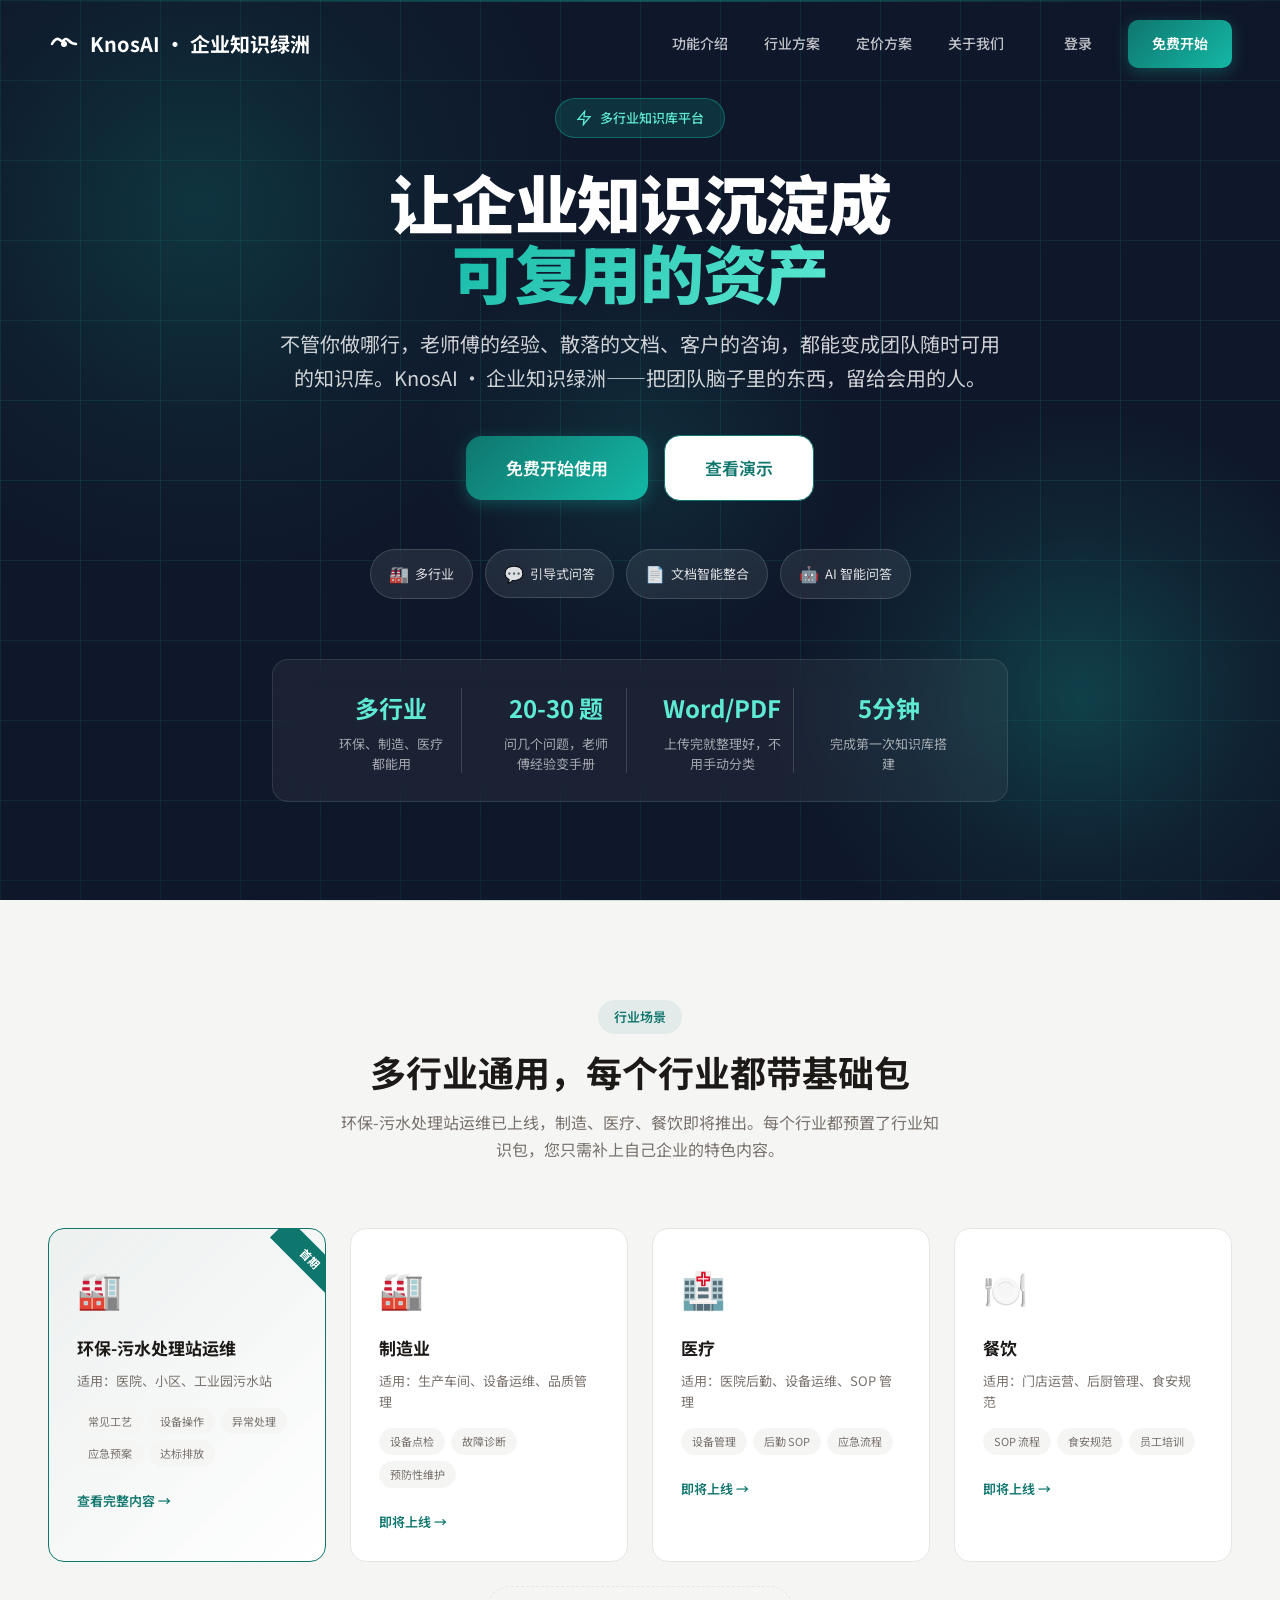
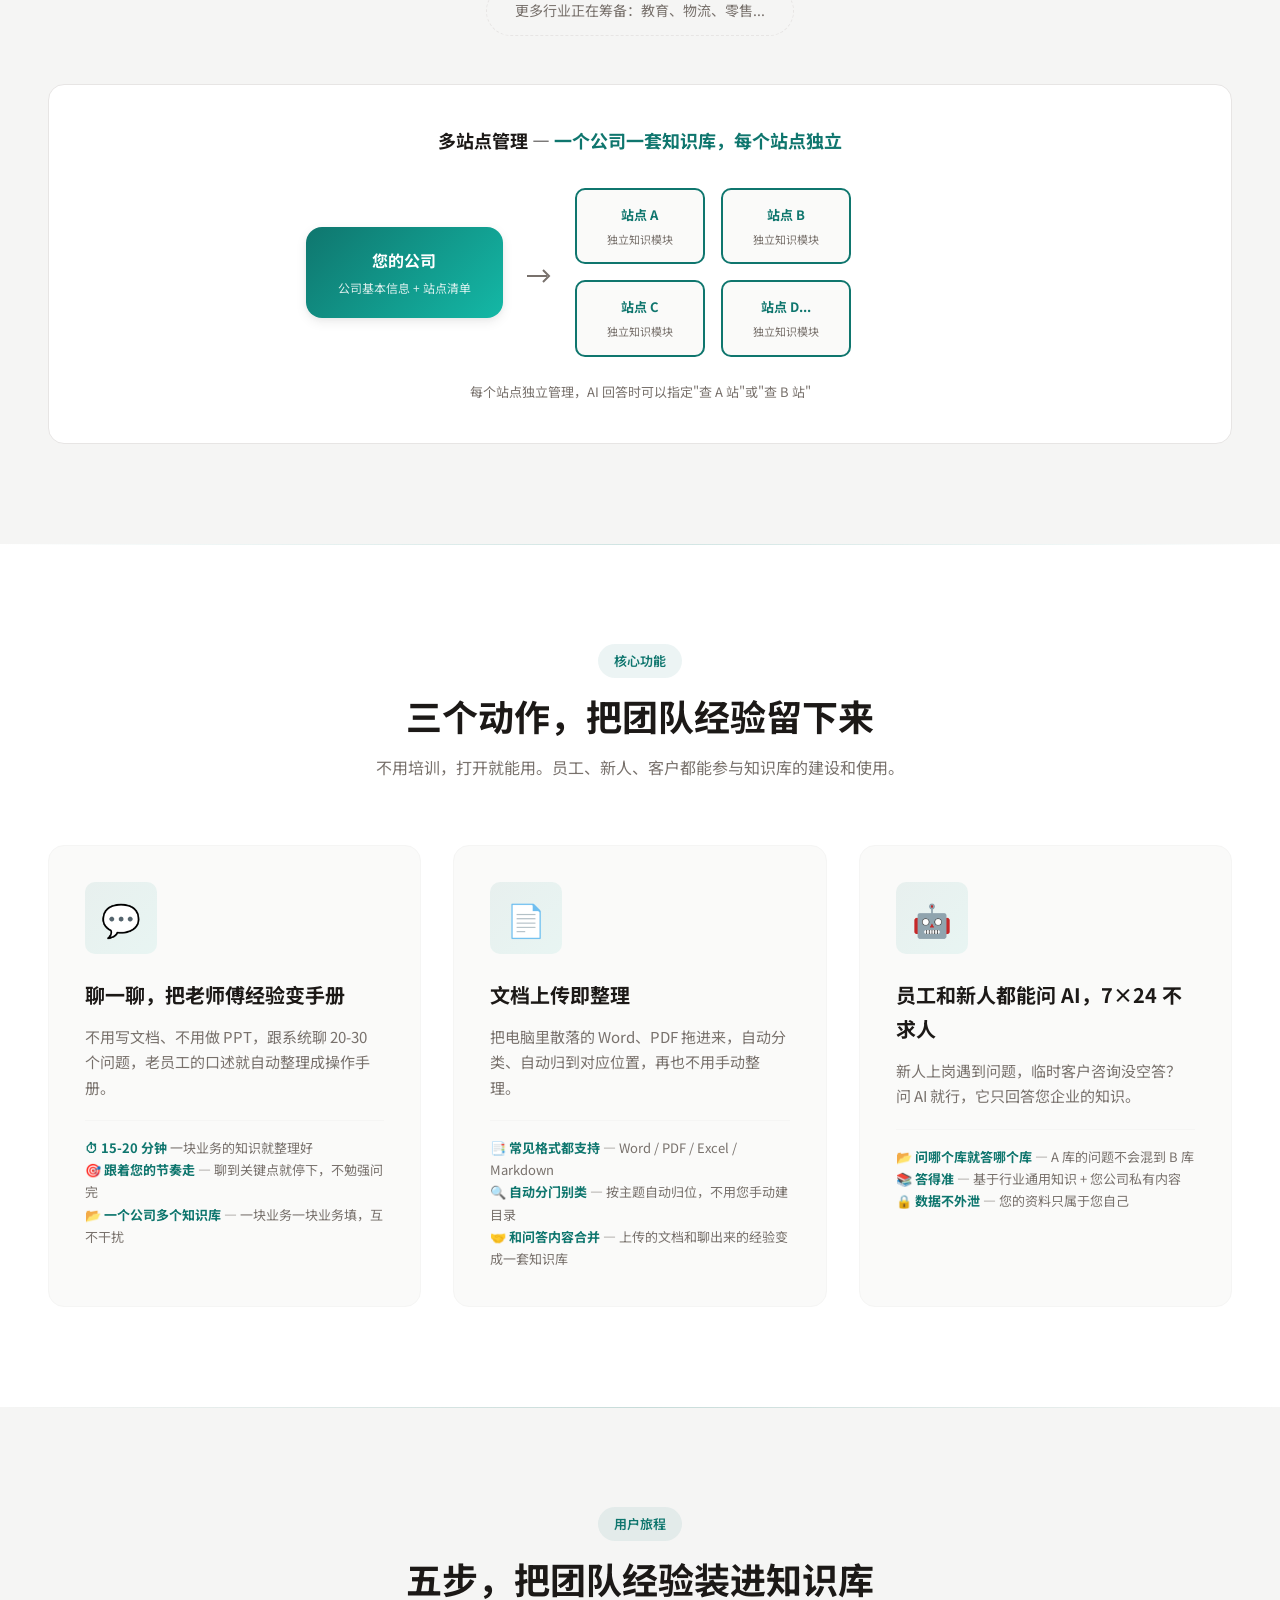
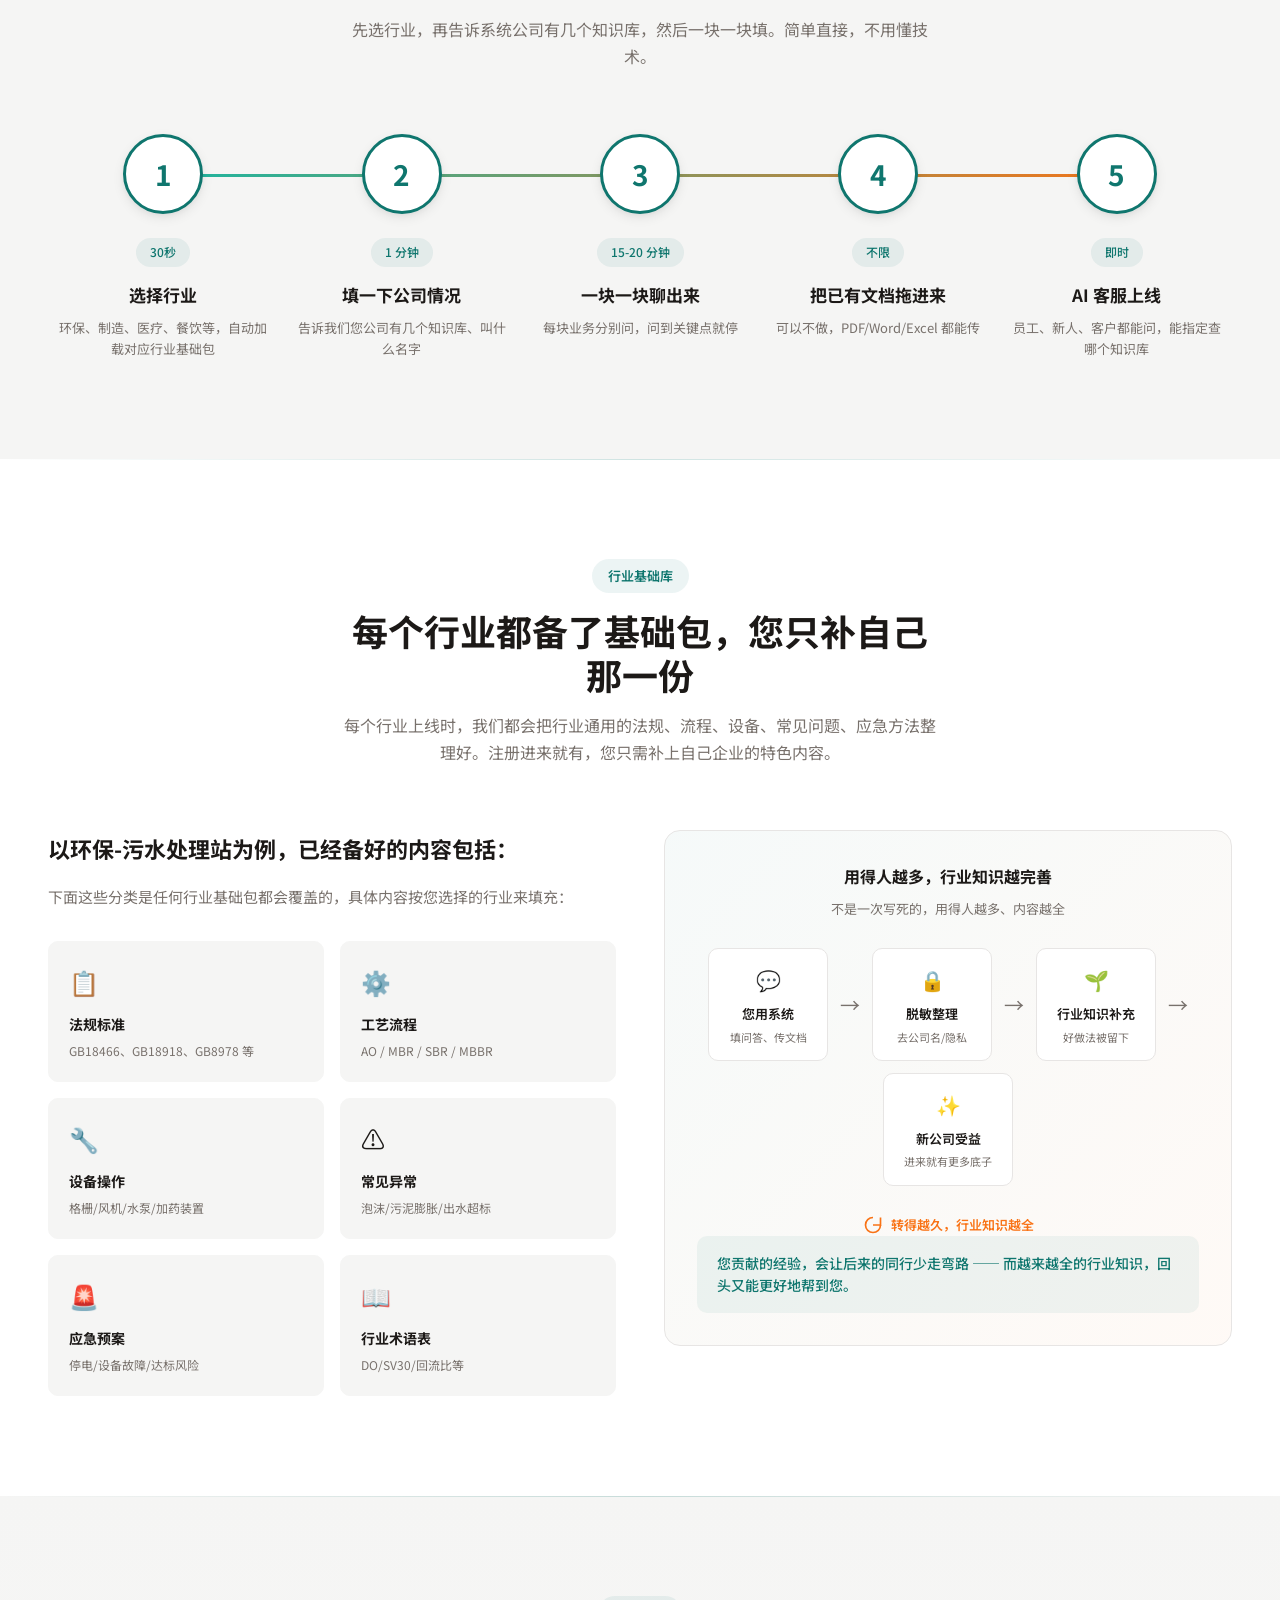
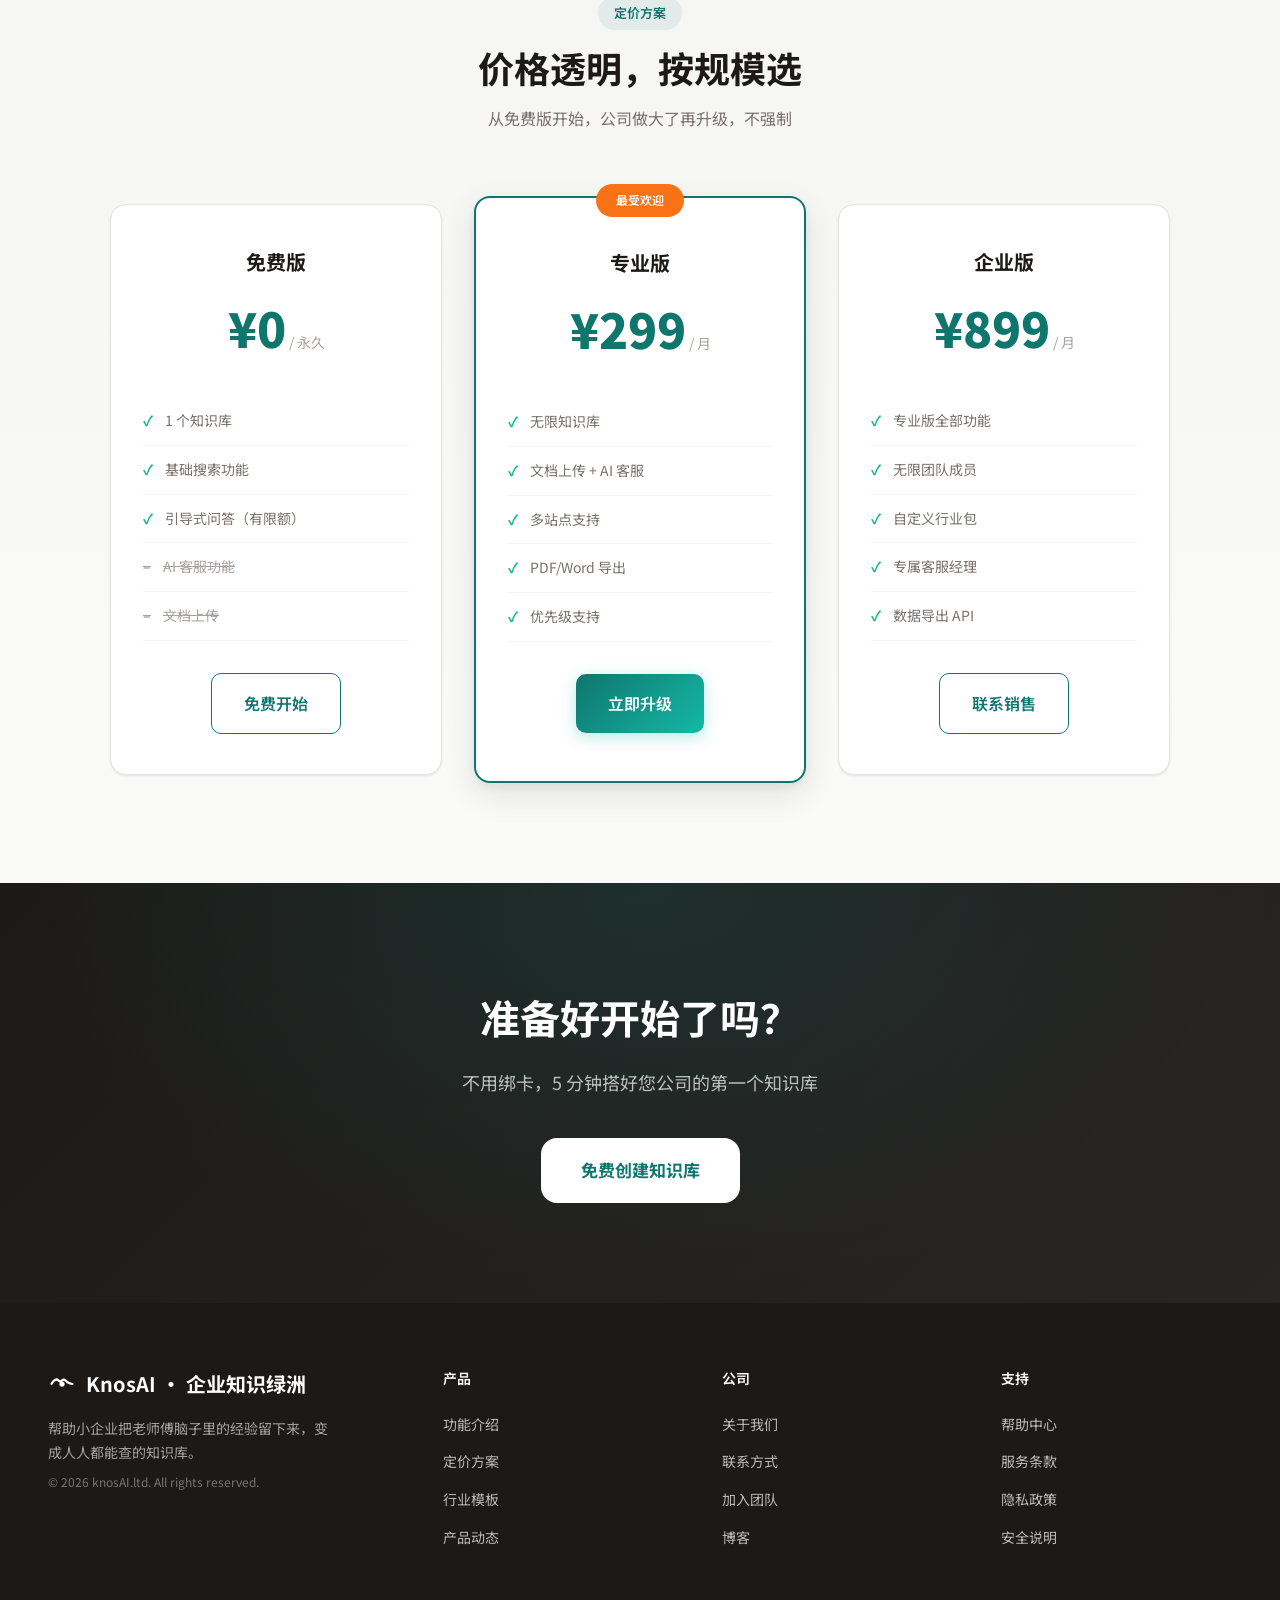
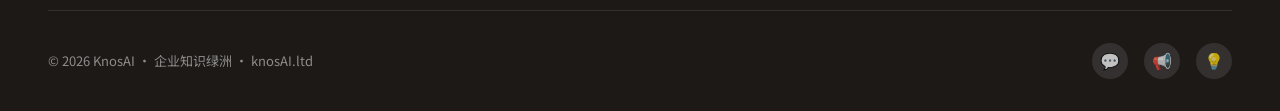
==== commit eabadbfb: "fix: stats-bar 排版修复 - 字号/间距/white-space nowrap" ====
--- a/index.html
+++ b/index.html
@@ -108,11 +108,11 @@
     .hero-tag:hover{background:rgba(255,255,255,0.15);transform:translateY(-2px)}
     .hero-tag span{font-size:16px}
     .stats-bar{background:rgba(255,255,255,0.05);backdrop-filter:blur(16px);border:1px solid rgba(255,255,255,0.1);border-radius:var(--radius-lg);padding:28px 48px;margin-top:60px}
-    .stats-grid{display:grid;grid-template-columns:repeat(4,1fr);gap:40px}
-    .stat-item{text-align:center;padding:0 20px;border-right:1px solid rgba(255,255,255,0.15)}
+    .stats-grid{display:grid;grid-template-columns:repeat(4,1fr);gap:24px}
+    .stat-item{text-align:center;padding:0 12px;border-right:1px solid rgba(255,255,255,0.15)}
     .stat-item:last-child{border-right:none}
-    .stat-value{font-size:28px;font-weight:700;color:#5EEAD4;margin-bottom:4px}
-    .stat-label{font-size:13px;color:rgba(255,255,255,0.6)}
+    .stat-value{font-size:24px;font-weight:700;color:#5EEAD4;margin-bottom:6px;white-space:nowrap}
+    .stat-label{font-size:13px;color:rgba(255,255,255,0.6);line-height:1.5}
 
     /* Sections */
     .section{padding:100px 48px;position:relative}
@@ -357,7 +357,7 @@
             <div class="stat-label">上传完就整理好，不用手动分类</div>
           </div>
           <div class="stat-item">
-            <div class="stat-value">5 分钟</div>
+            <div class="stat-value">5分钟</div>
             <div class="stat-label">完成第一次知识库搭建</div>
           </div>
         </div>
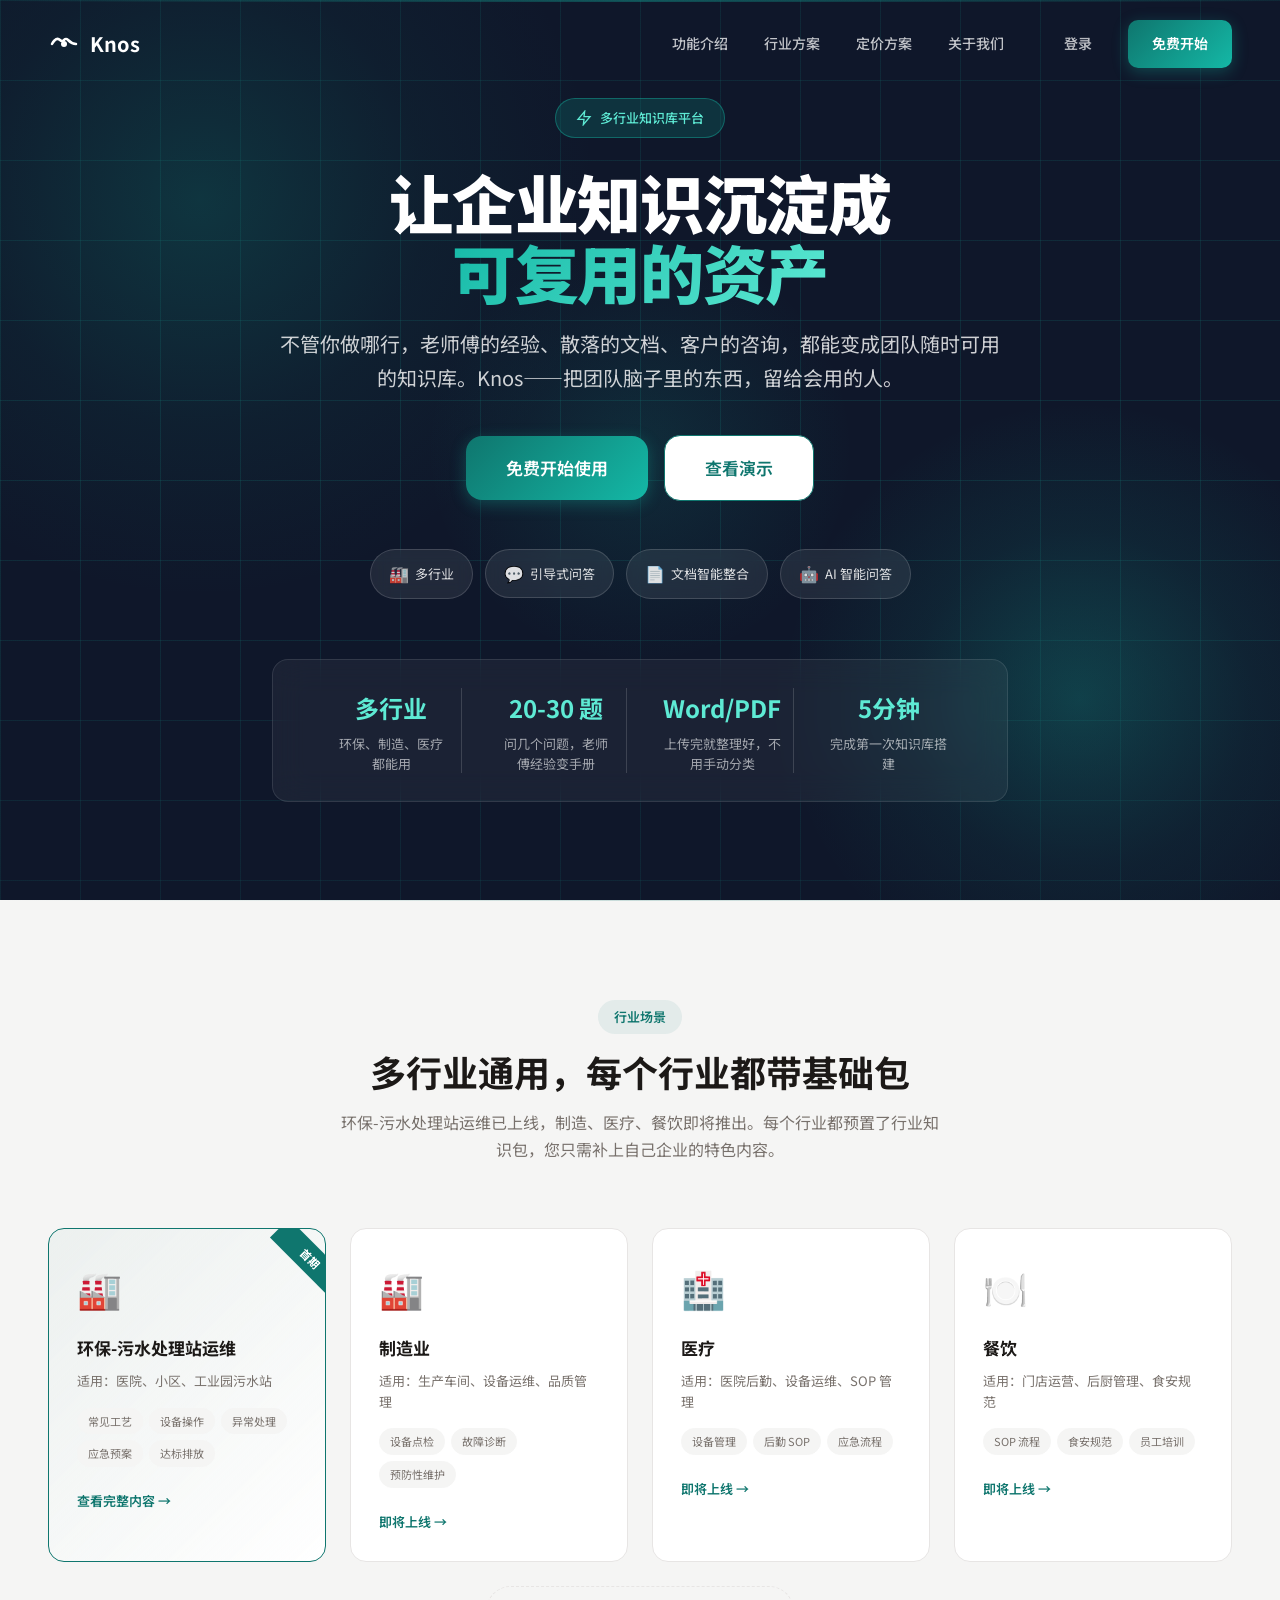
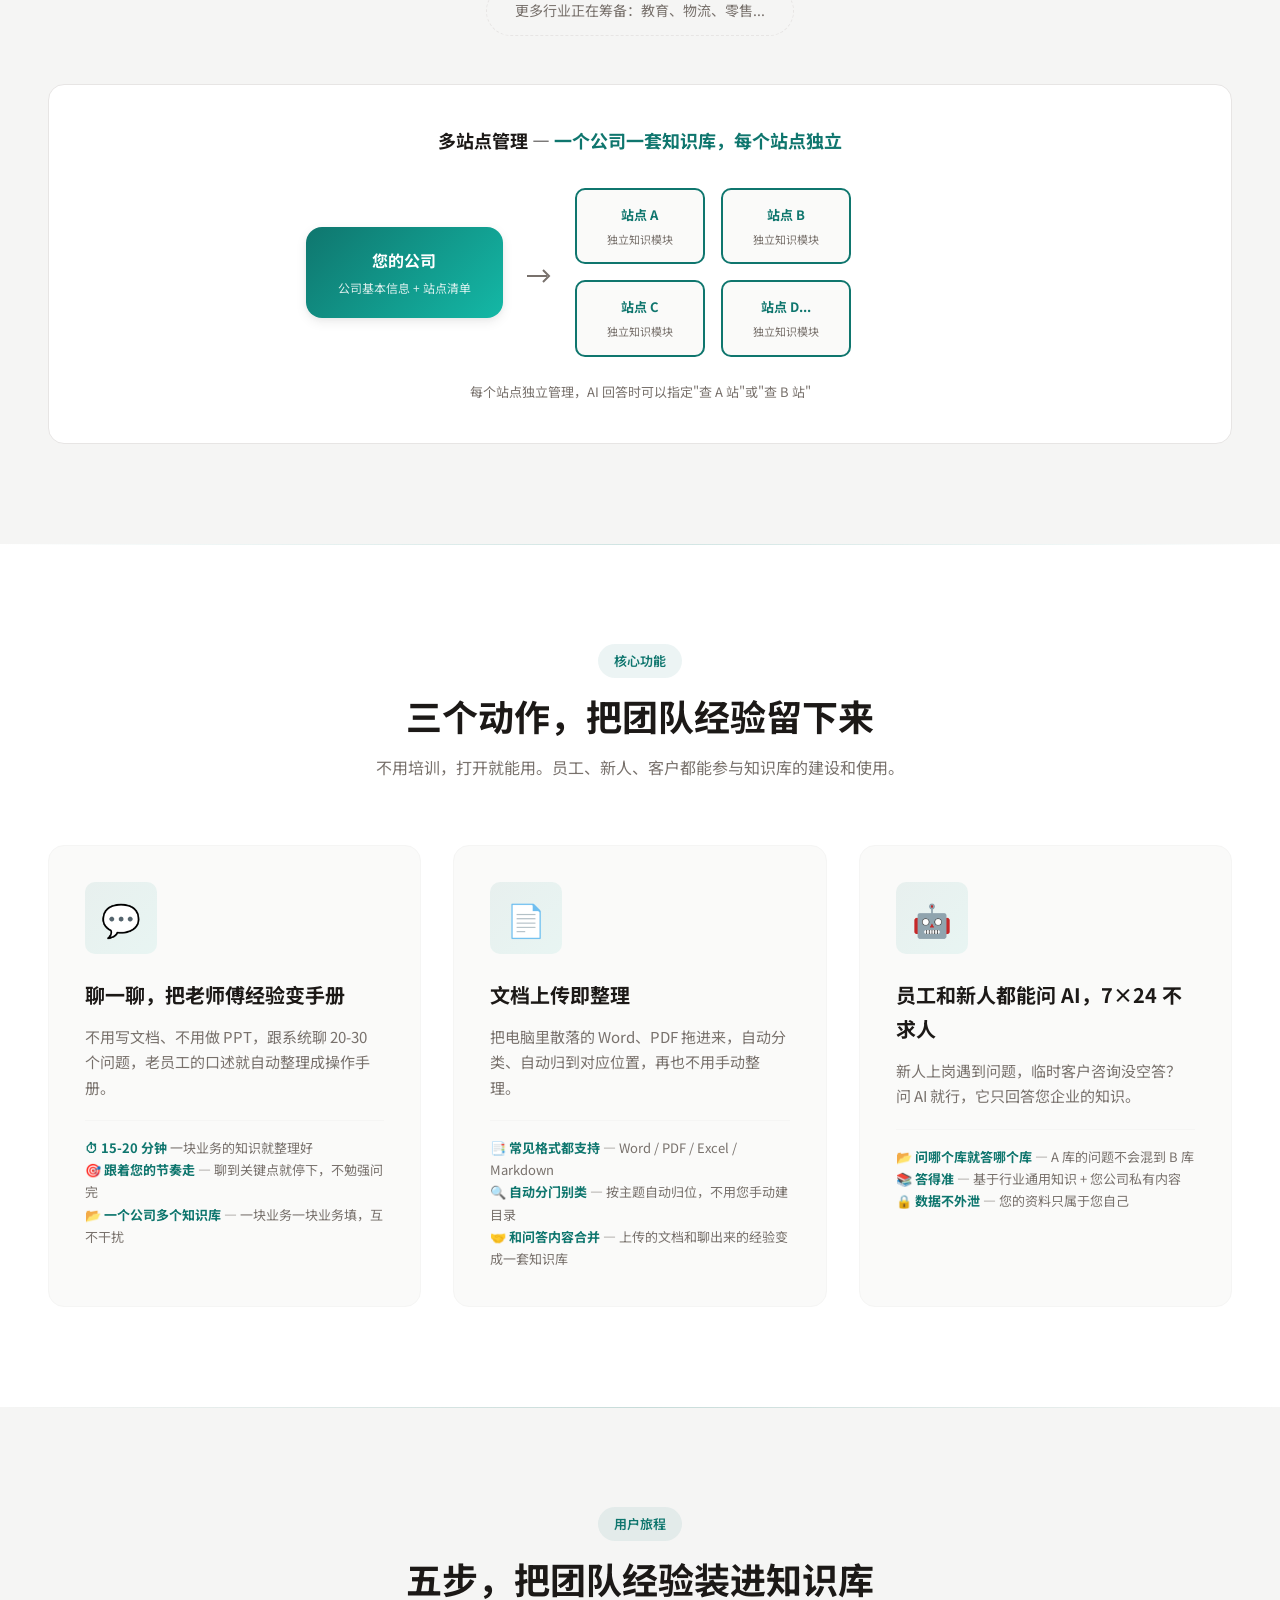
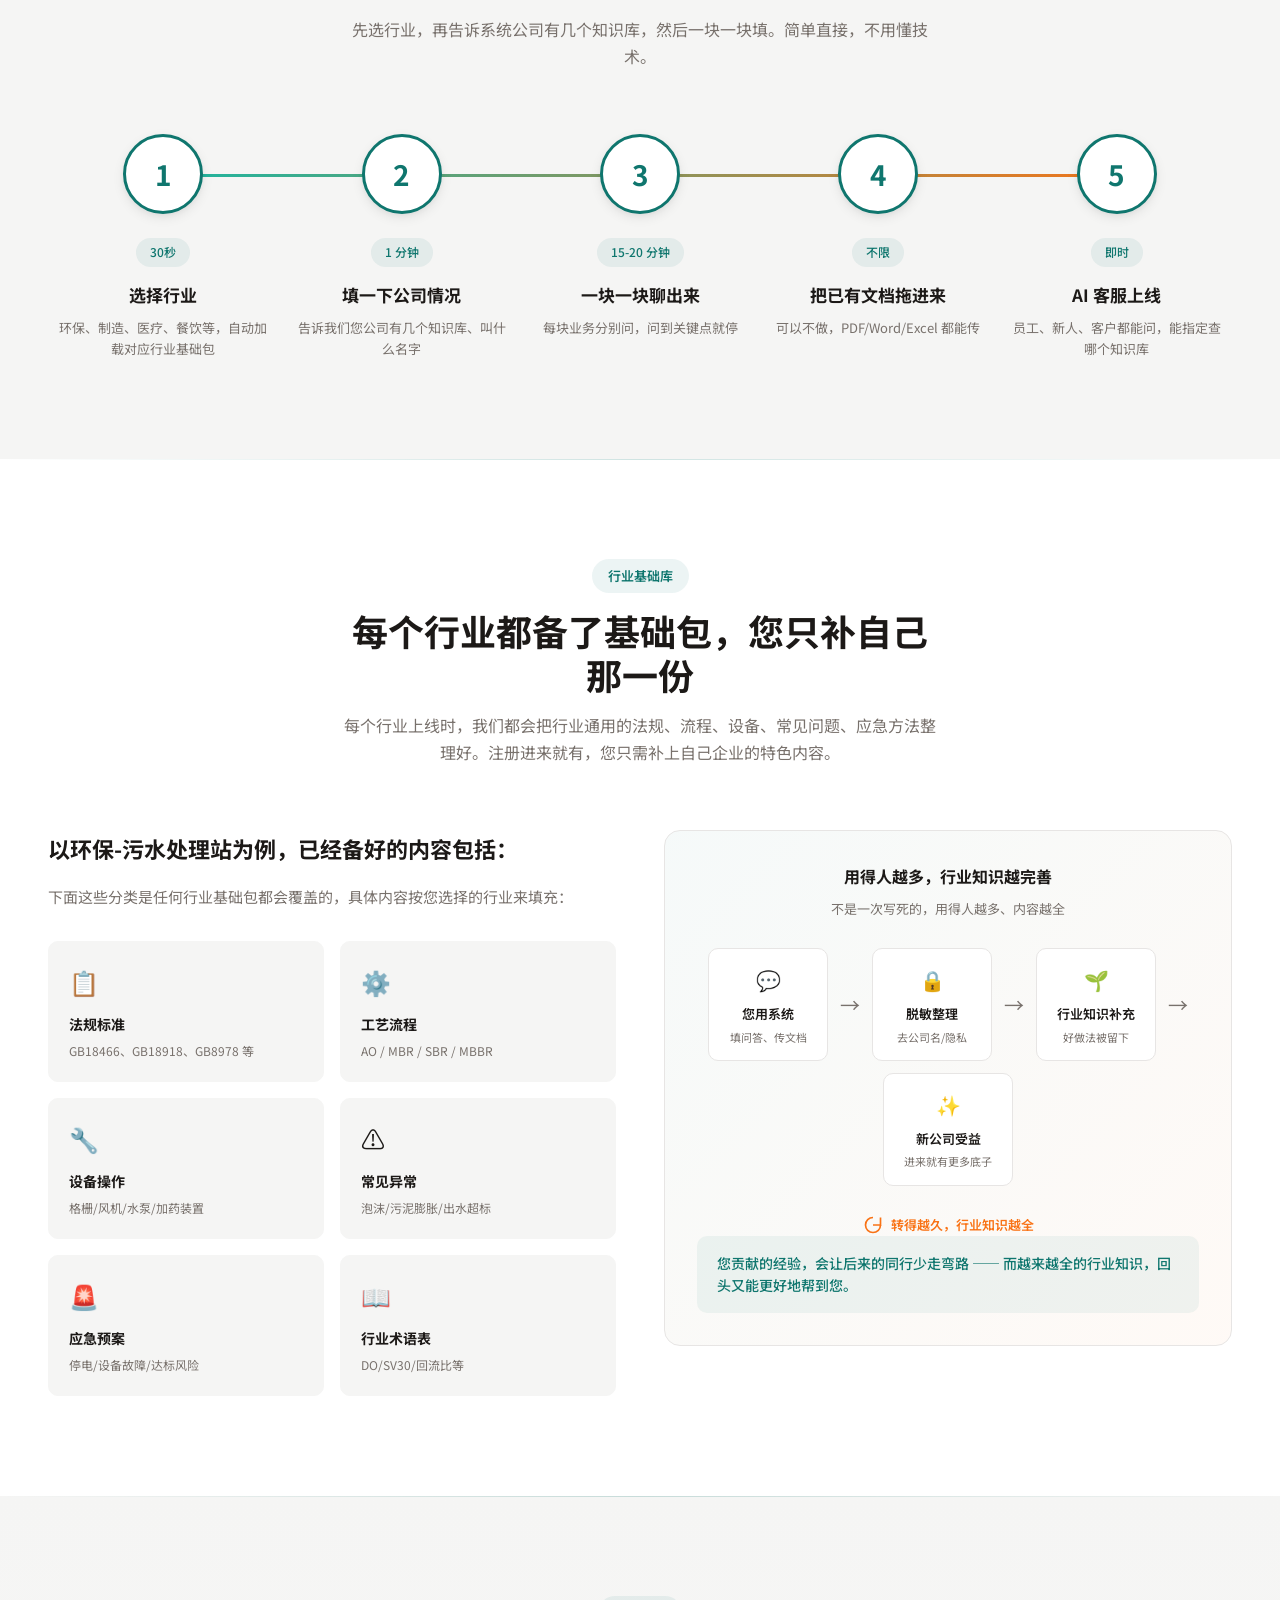
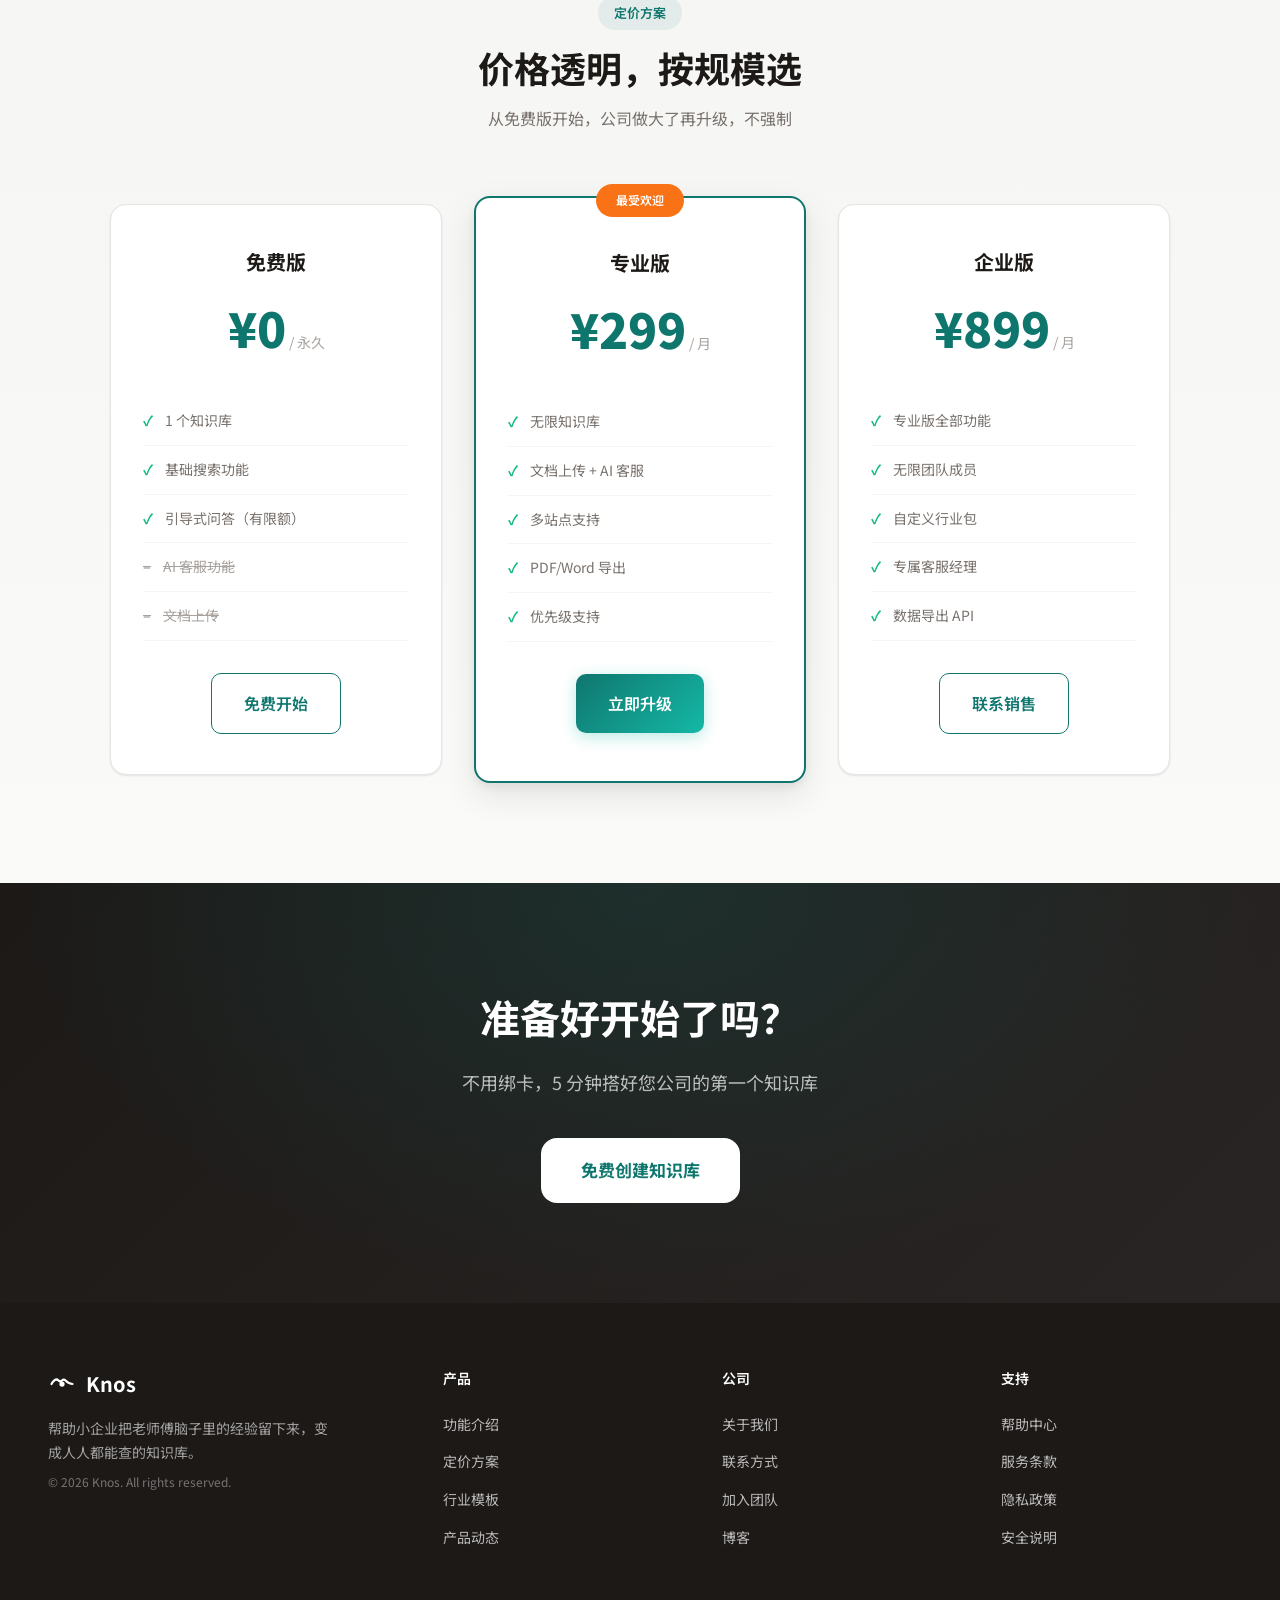
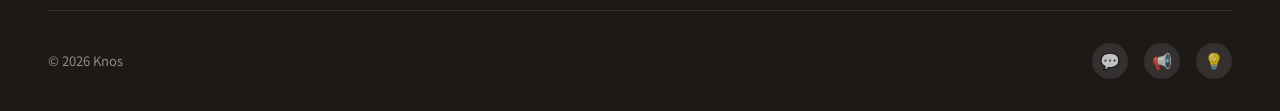
==== commit 51cbe953: "brand: 移除页面内中文名 \u300c企业知识绿洲\u300d和英文全称,统一显示为 Knos" ====
--- a/index.html
+++ b/index.html
@@ -3,7 +3,7 @@
 <head>
   <meta charset="UTF-8">
   <meta name="viewport" content="width=device-width, initial-scale=1.0">
-  <title>KnosAI · 企业知识绿洲 - 把团队经验留下来</title>
+  <title>Knos - 把团队经验留下来</title>
   <link href="https://fonts.googleapis.com/css2?family=Noto+Sans+SC:wght@400;500;600;700;900&display=swap" rel="stylesheet">
   <style>
     :root {
@@ -300,7 +300,7 @@
         <path d="M4 16C4 16 8 8 12 12C16 16 16 8 20 12C24 16 28 16 28 16" stroke="currentColor" stroke-width="2.5" stroke-linecap="round"/>
         <circle cx="16" cy="16" r="3" fill="currentColor"/>
       </svg>
-      KnosAI · 企业知识绿洲
+      Knos
     </a>
     <button class="nav-mobile-toggle" id="mobileToggle" aria-label="打开菜单">
       <span></span><span></span><span></span>
@@ -331,7 +331,7 @@
         多行业知识库平台
       </div>
       <h1>让企业知识沉淀成<br><span class="highlight">可复用的资产</span></h1>
-      <p class="hero-subtitle">不管你做哪行，老师傅的经验、散落的文档、客户的咨询，都能变成团队随时可用的知识库。KnosAI · 企业知识绿洲——把团队脑子里的东西，留给会用的人。</p>
+      <p class="hero-subtitle">不管你做哪行，老师傅的经验、散落的文档、客户的咨询，都能变成团队随时可用的知识库。Knos——把团队脑子里的东西，留给会用的人。</p>
       <div class="hero-actions">
         <a href="register.html" class="btn btn-primary btn-xl">免费开始使用</a>
         <a href="#features" class="btn btn-secondary btn-xl">查看演示</a>
@@ -708,10 +708,10 @@
             <path d="M4 16C4 16 8 8 12 12C16 16 16 8 20 12C24 16 28 16 28 16" stroke="currentColor" stroke-width="2.5" stroke-linecap="round"/>
             <circle cx="16" cy="16" r="3" fill="currentColor"/>
           </svg>
-          KnosAI · 企业知识绿洲
+          Knos
         </div>
         <p>帮助小企业把老师傅脑子里的经验留下来，变成人人都能查的知识库。</p>
-        <p style="margin-top:8px;font-size:12px;color:rgba(255,255,255,0.4)">© 2026 knosAI.ltd. All rights reserved.</p>
+        <p style="margin-top:8px;font-size:12px;color:rgba(255,255,255,0.4)">© 2026 Knos. All rights reserved.</p>
       </div>
       <div class="footer-column">
         <h4>产品</h4>
@@ -742,7 +742,7 @@
       </div>
     </div>
     <div class="footer-bottom">
-      <span class="footer-copyright">© 2026 KnosAI · 企业知识绿洲 · knosAI.ltd</span>
+      <span class="footer-copyright">© 2026 Knos</span>
       <div class="footer-social">
         <a href="#" title="微信">💬</a>
         <a href="#" title="微信公众号">📢</a>
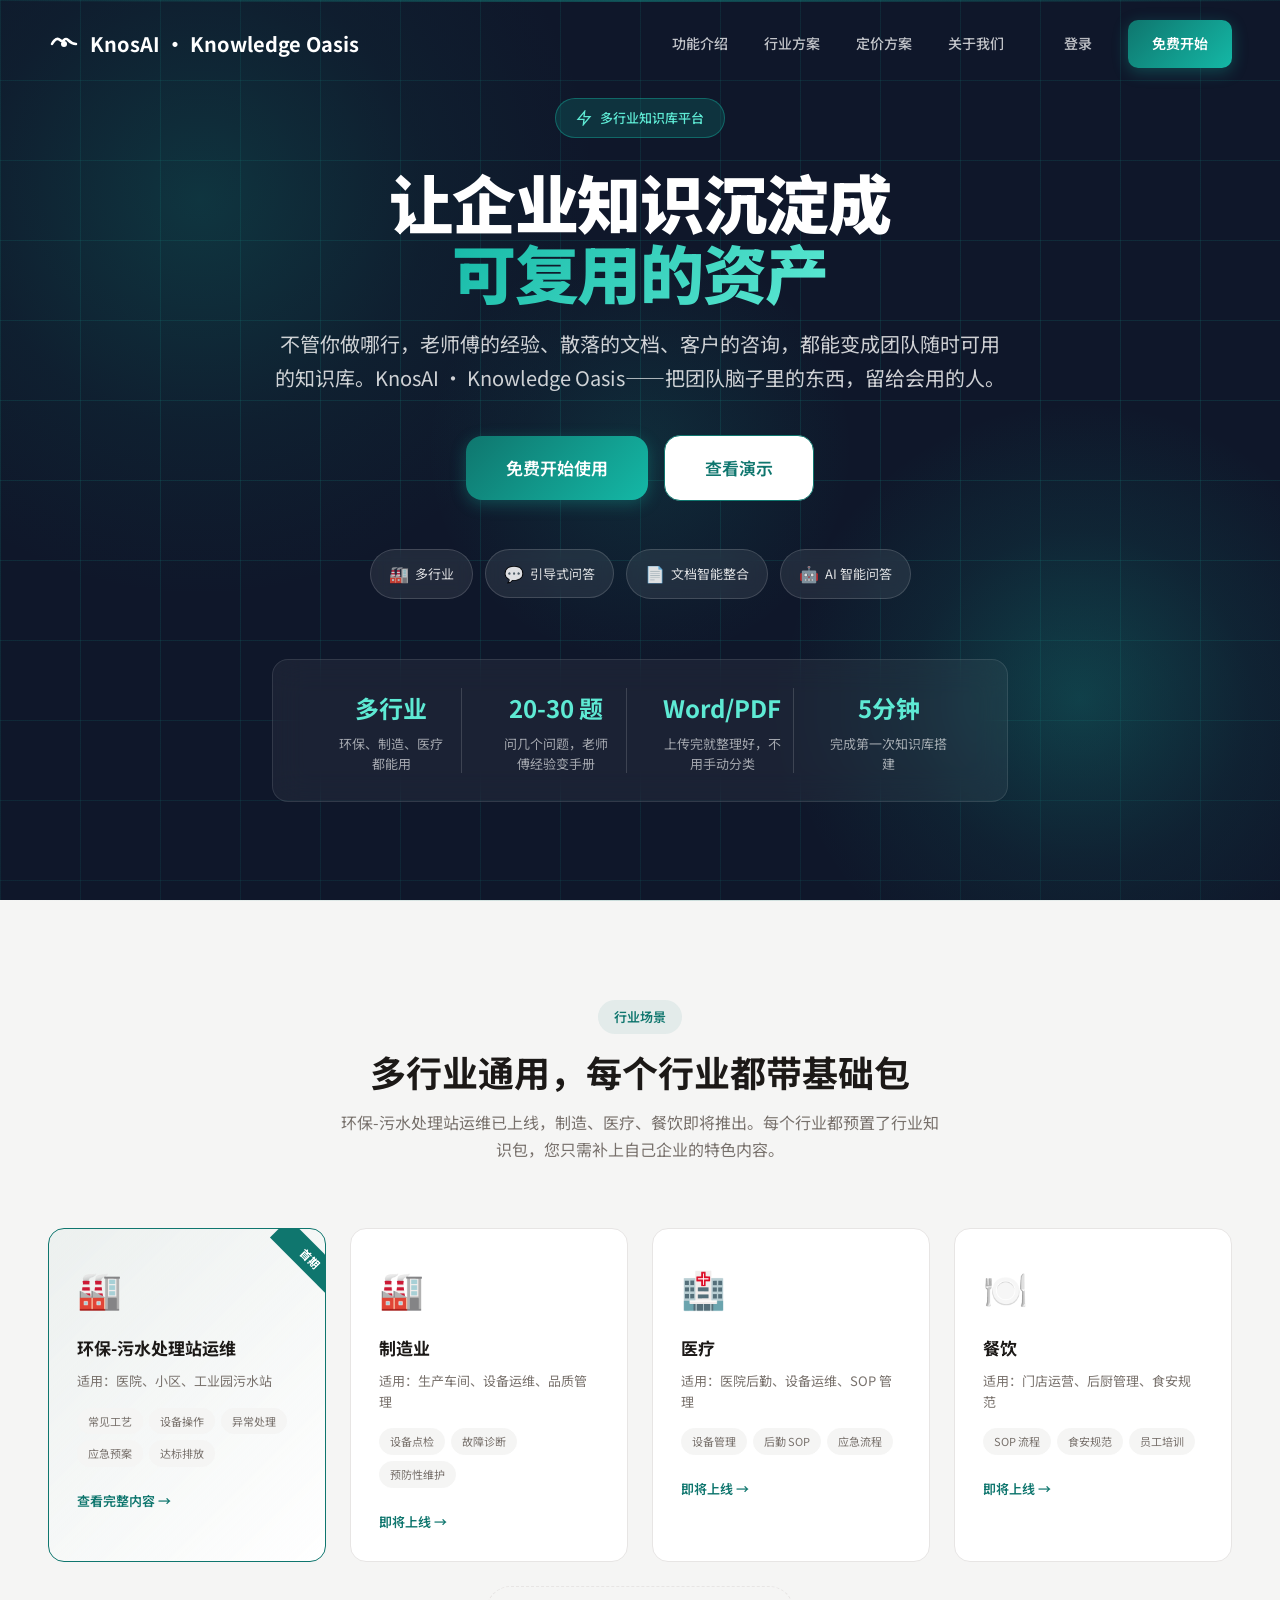
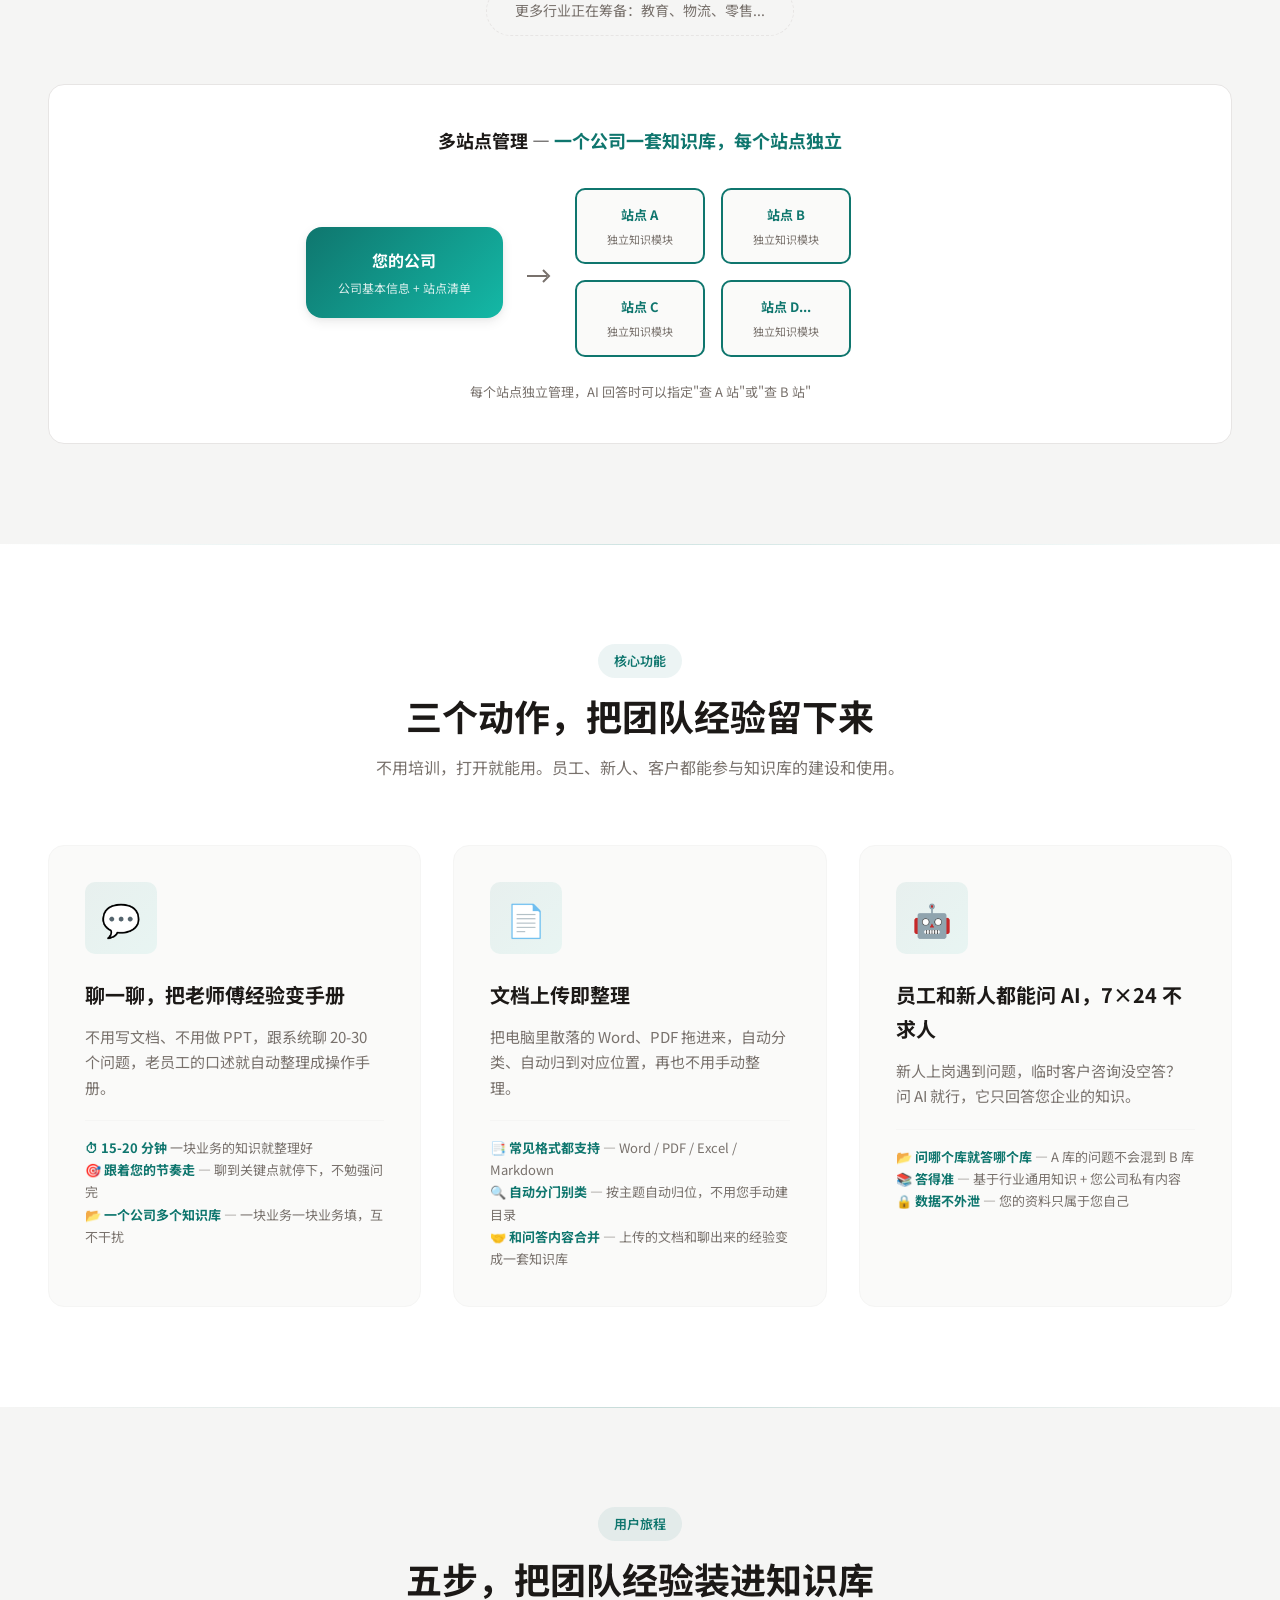
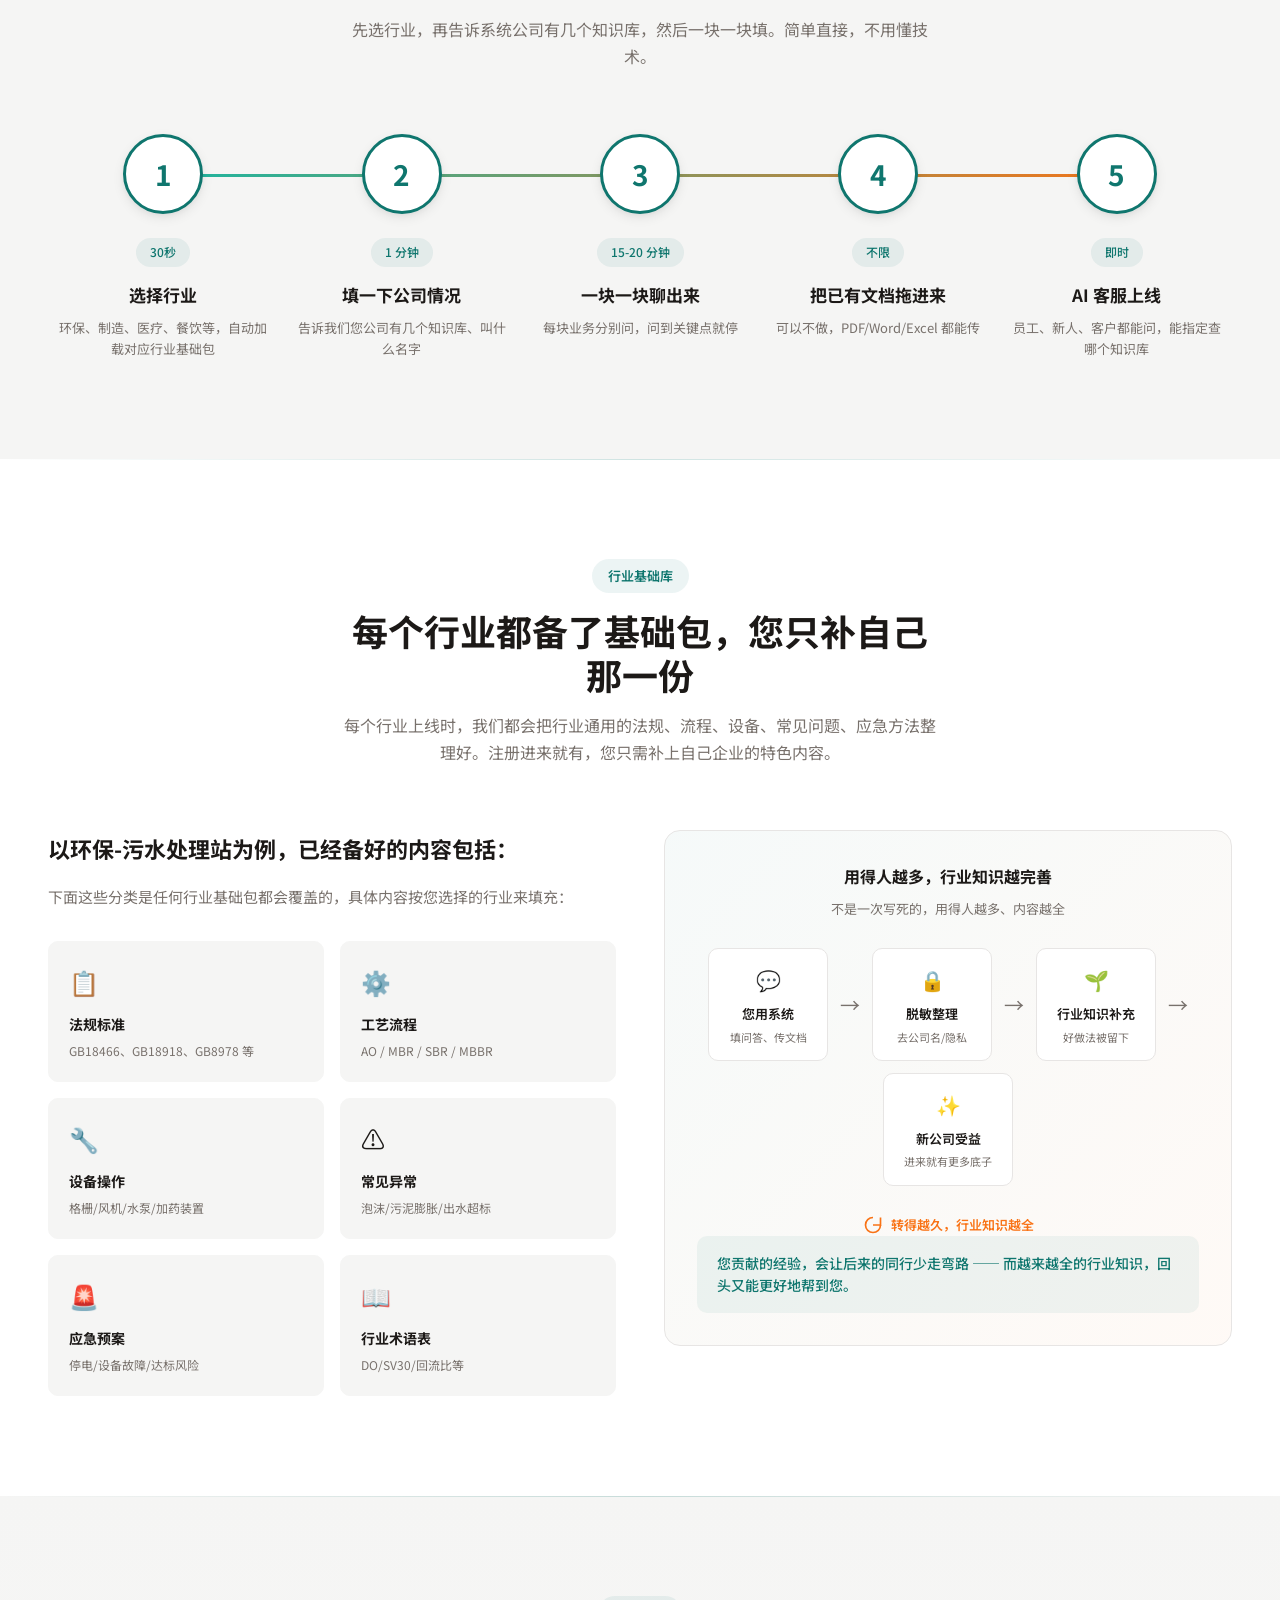
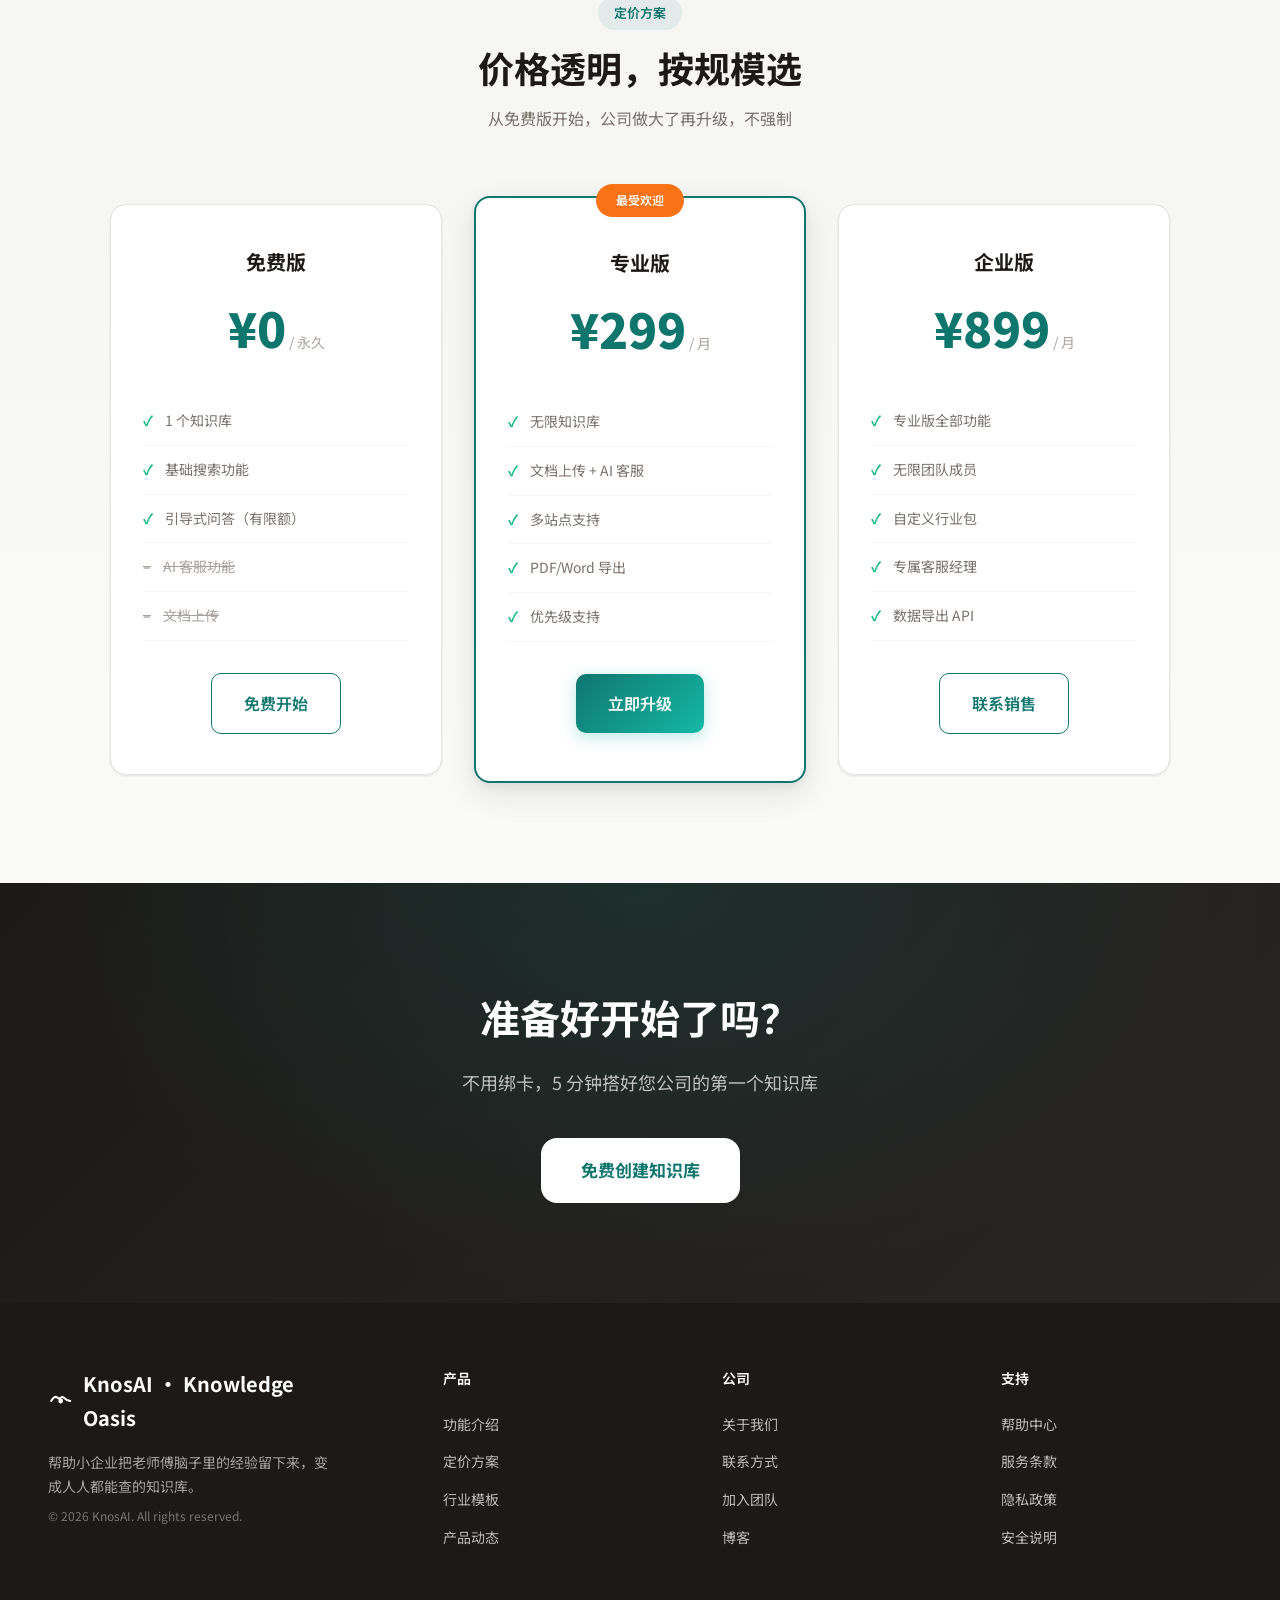
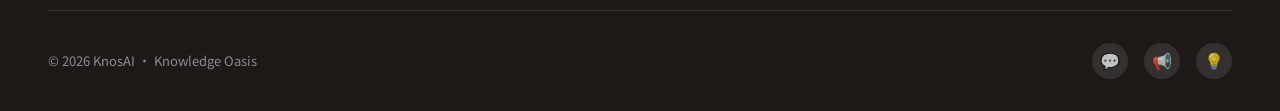
==== commit 22c2e764: "brand: 品牌名 KnosAI + 英文全称 Knowledge Oasis" ====
--- a/index.html
+++ b/index.html
@@ -3,7 +3,7 @@
 <head>
   <meta charset="UTF-8">
   <meta name="viewport" content="width=device-width, initial-scale=1.0">
-  <title>Knos - 把团队经验留下来</title>
+  <title>KnosAI - Knowledge Oasis · 把团队经验留下来</title>
   <link href="https://fonts.googleapis.com/css2?family=Noto+Sans+SC:wght@400;500;600;700;900&display=swap" rel="stylesheet">
   <style>
     :root {
@@ -300,7 +300,7 @@
         <path d="M4 16C4 16 8 8 12 12C16 16 16 8 20 12C24 16 28 16 28 16" stroke="currentColor" stroke-width="2.5" stroke-linecap="round"/>
         <circle cx="16" cy="16" r="3" fill="currentColor"/>
       </svg>
-      Knos
+      KnosAI · Knowledge Oasis
     </a>
     <button class="nav-mobile-toggle" id="mobileToggle" aria-label="打开菜单">
       <span></span><span></span><span></span>
@@ -331,7 +331,7 @@
         多行业知识库平台
       </div>
       <h1>让企业知识沉淀成<br><span class="highlight">可复用的资产</span></h1>
-      <p class="hero-subtitle">不管你做哪行，老师傅的经验、散落的文档、客户的咨询，都能变成团队随时可用的知识库。Knos——把团队脑子里的东西，留给会用的人。</p>
+      <p class="hero-subtitle">不管你做哪行，老师傅的经验、散落的文档、客户的咨询，都能变成团队随时可用的知识库。KnosAI · Knowledge Oasis——把团队脑子里的东西，留给会用的人。</p>
       <div class="hero-actions">
         <a href="register.html" class="btn btn-primary btn-xl">免费开始使用</a>
         <a href="#features" class="btn btn-secondary btn-xl">查看演示</a>
@@ -708,10 +708,10 @@
             <path d="M4 16C4 16 8 8 12 12C16 16 16 8 20 12C24 16 28 16 28 16" stroke="currentColor" stroke-width="2.5" stroke-linecap="round"/>
             <circle cx="16" cy="16" r="3" fill="currentColor"/>
           </svg>
-          Knos
+          KnosAI · Knowledge Oasis
         </div>
         <p>帮助小企业把老师傅脑子里的经验留下来，变成人人都能查的知识库。</p>
-        <p style="margin-top:8px;font-size:12px;color:rgba(255,255,255,0.4)">© 2026 Knos. All rights reserved.</p>
+        <p style="margin-top:8px;font-size:12px;color:rgba(255,255,255,0.4)">© 2026 KnosAI. All rights reserved.</p>
       </div>
       <div class="footer-column">
         <h4>产品</h4>
@@ -742,7 +742,7 @@
       </div>
     </div>
     <div class="footer-bottom">
-      <span class="footer-copyright">© 2026 Knos</span>
+      <span class="footer-copyright">© 2026 KnosAI · Knowledge Oasis</span>
       <div class="footer-social">
         <a href="#" title="微信">💬</a>
         <a href="#" title="微信公众号">📢</a>
